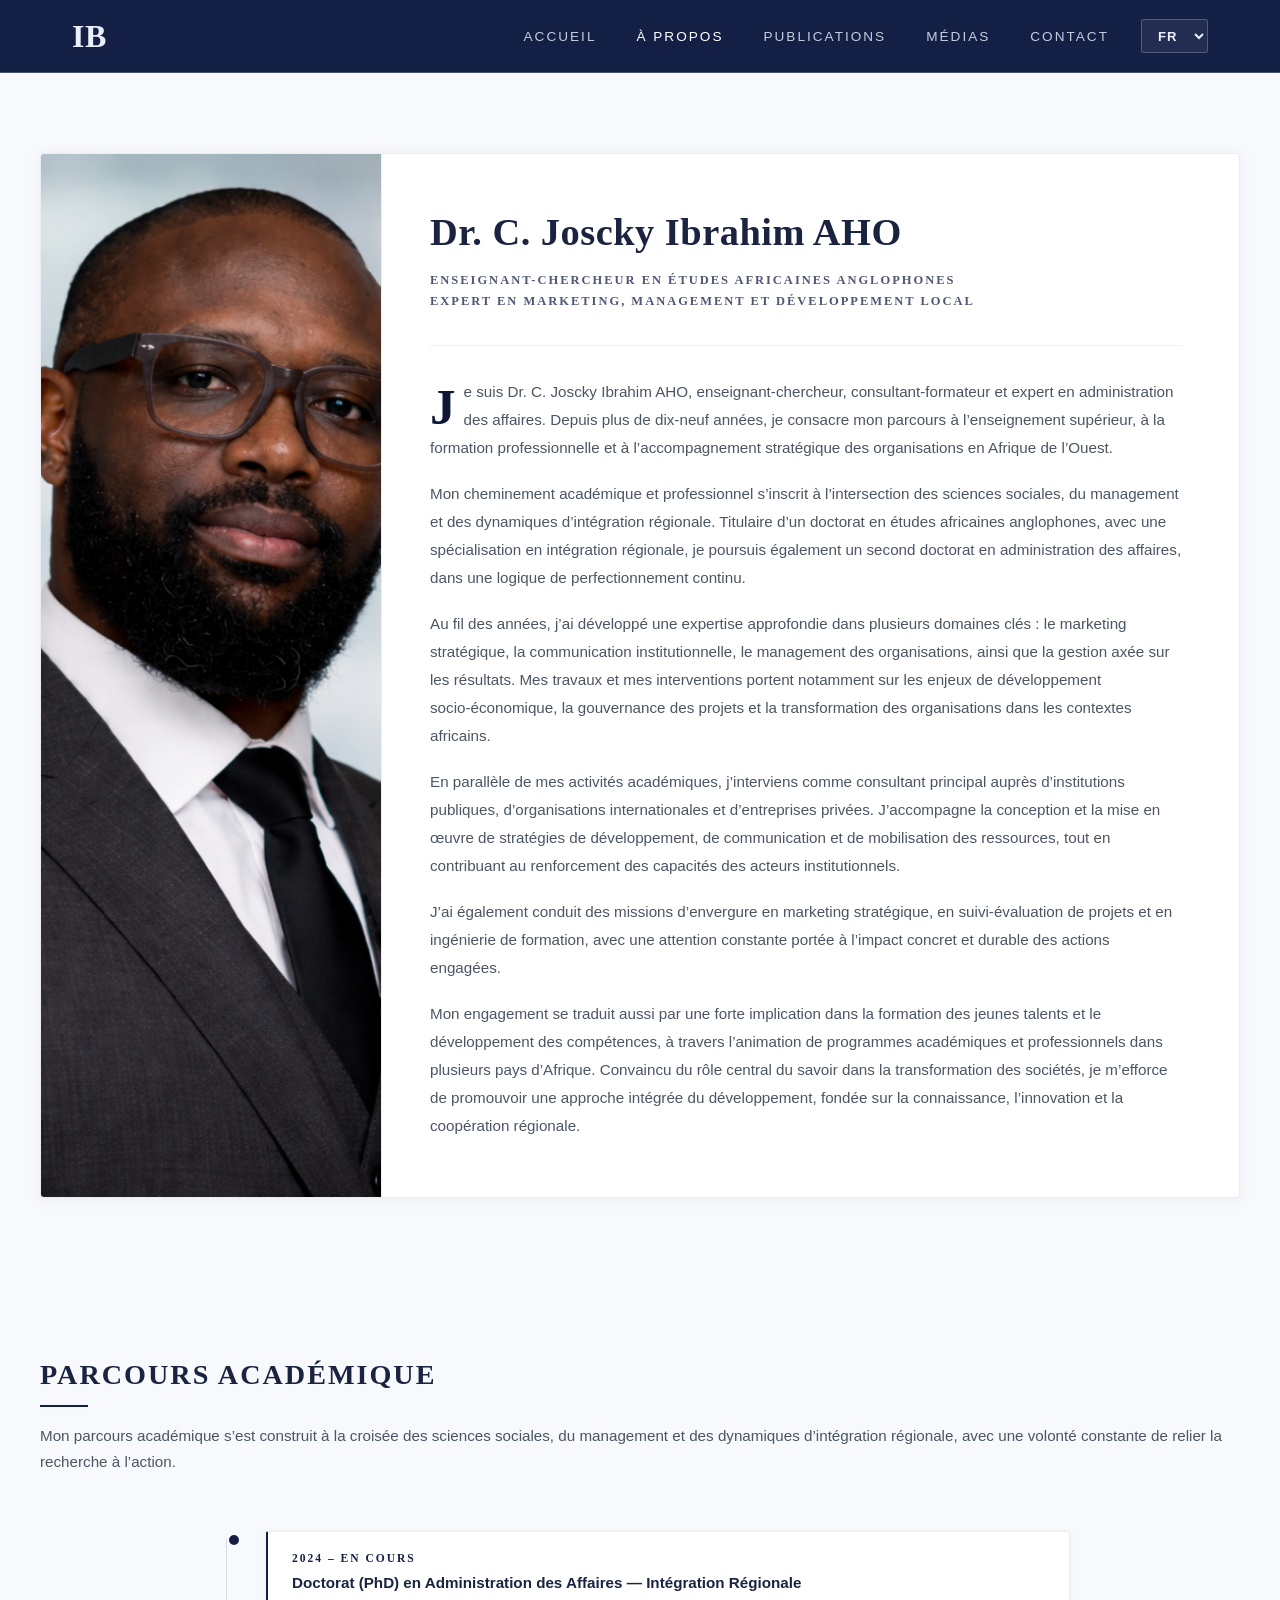
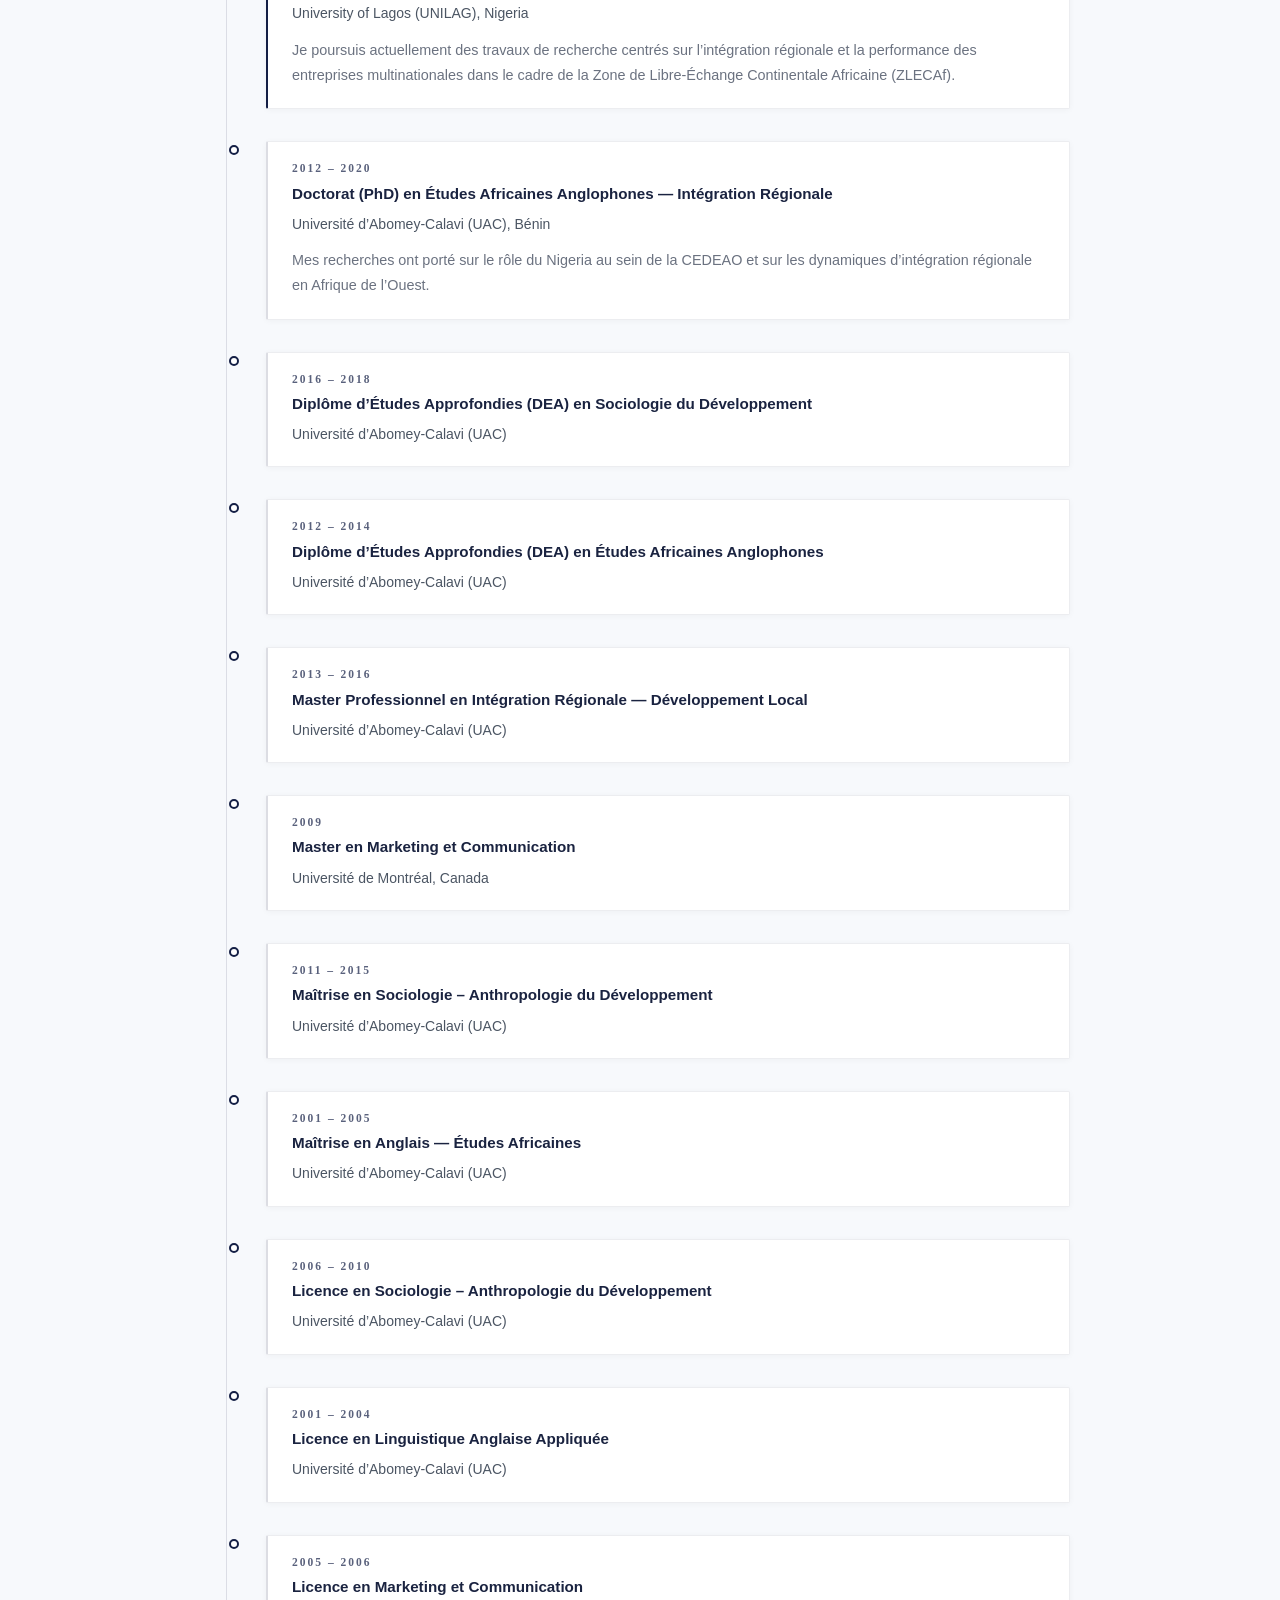
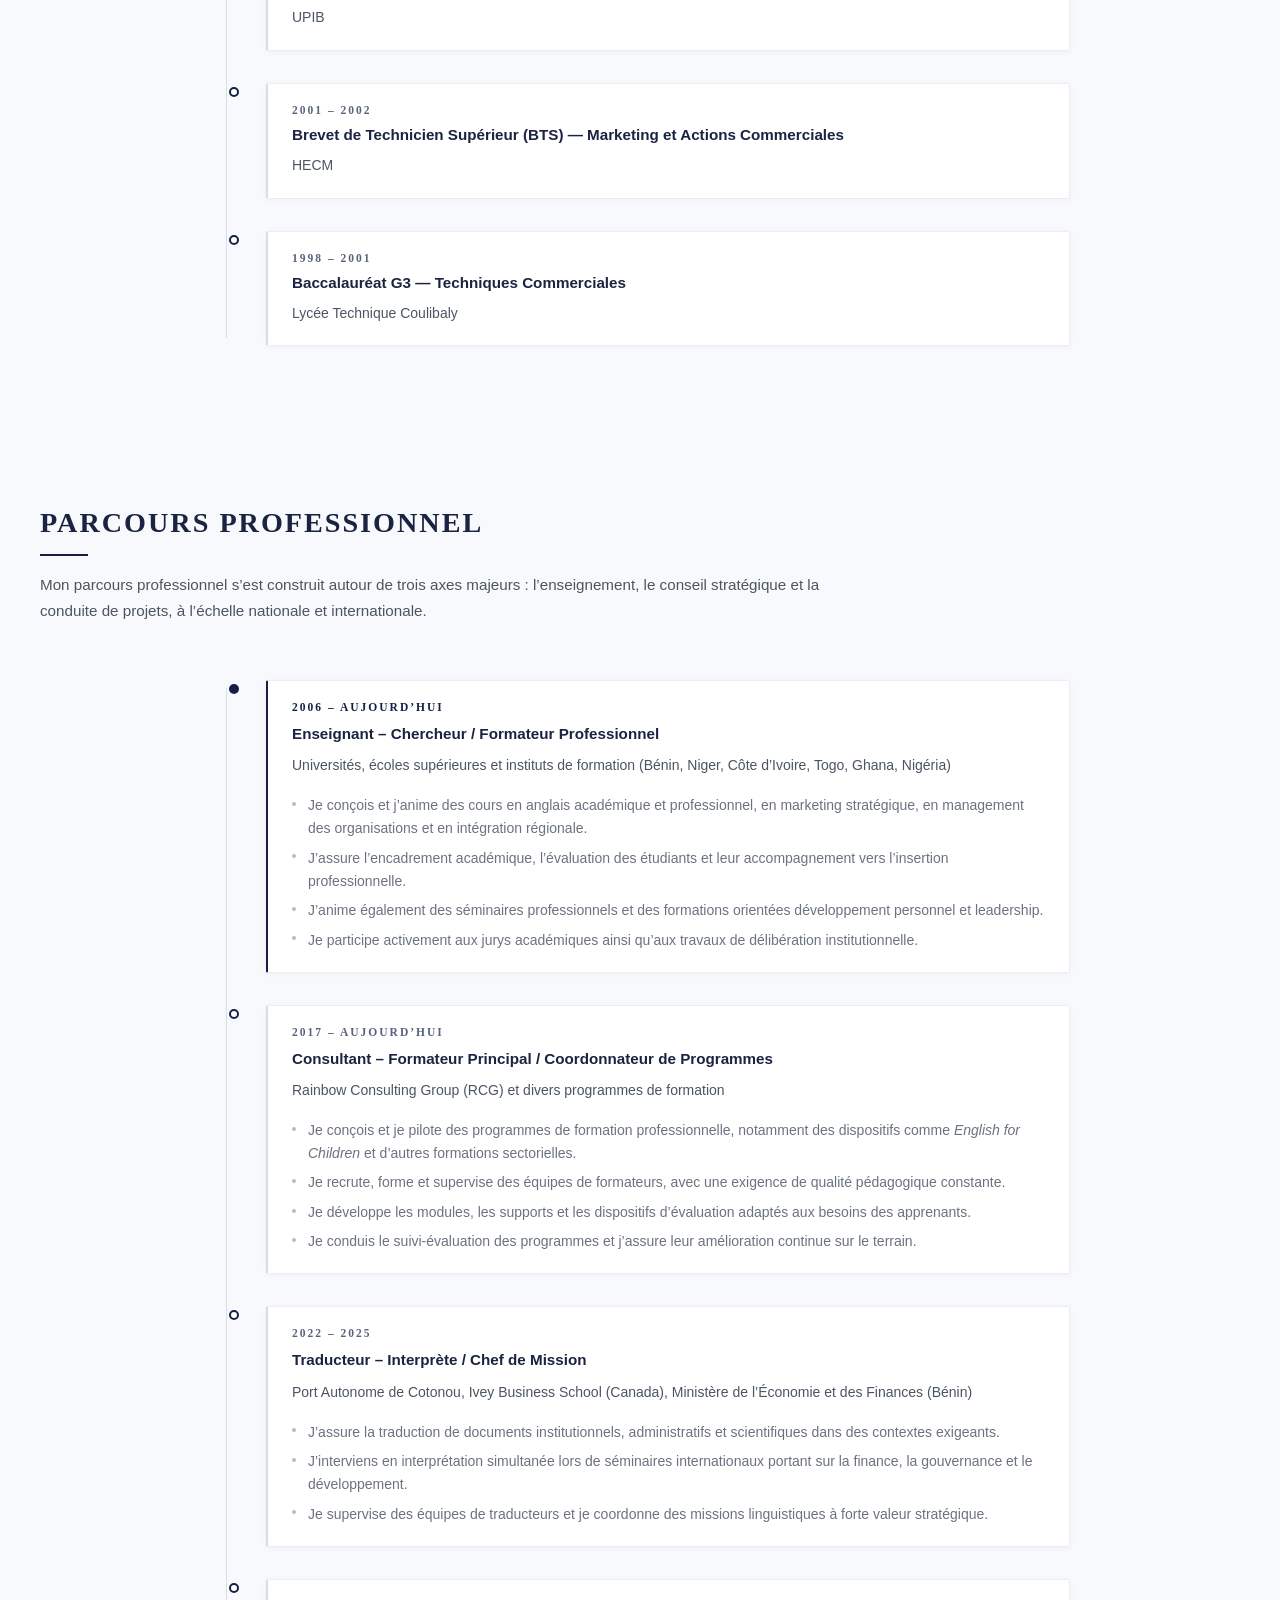
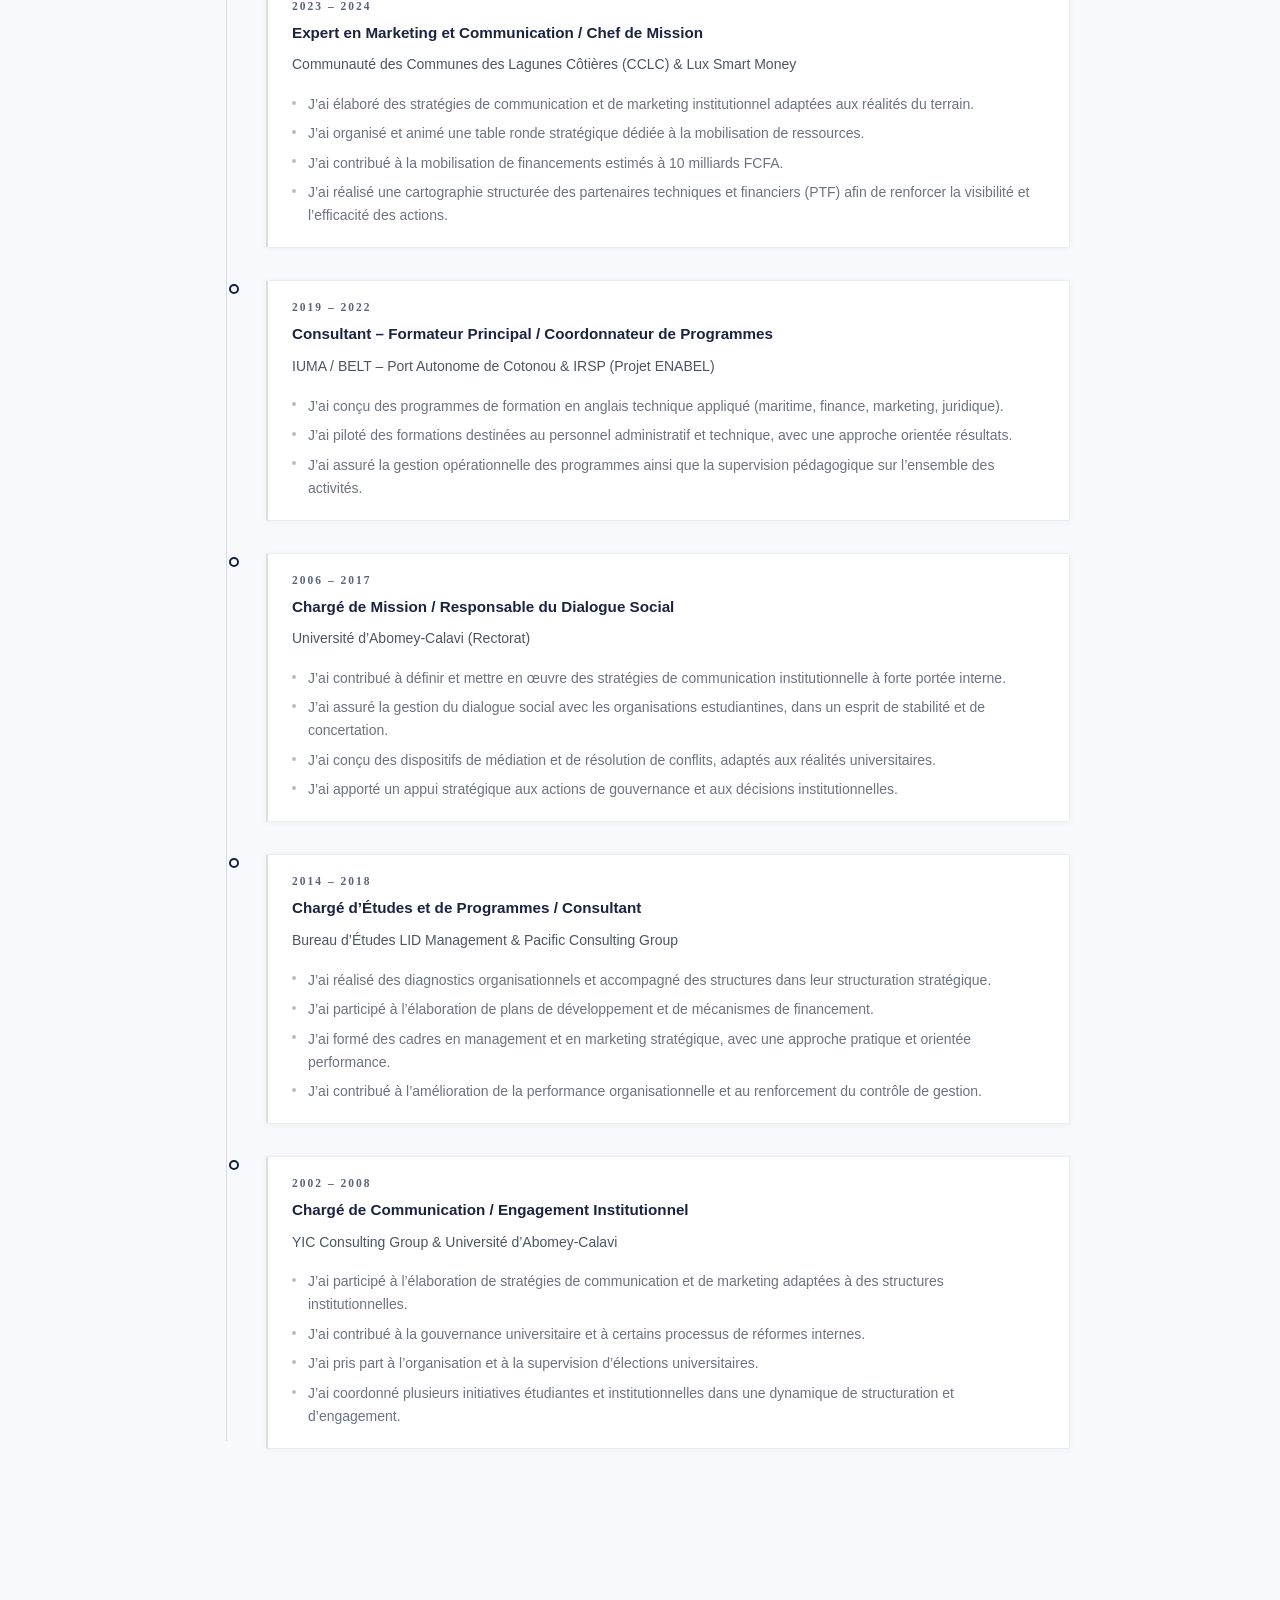
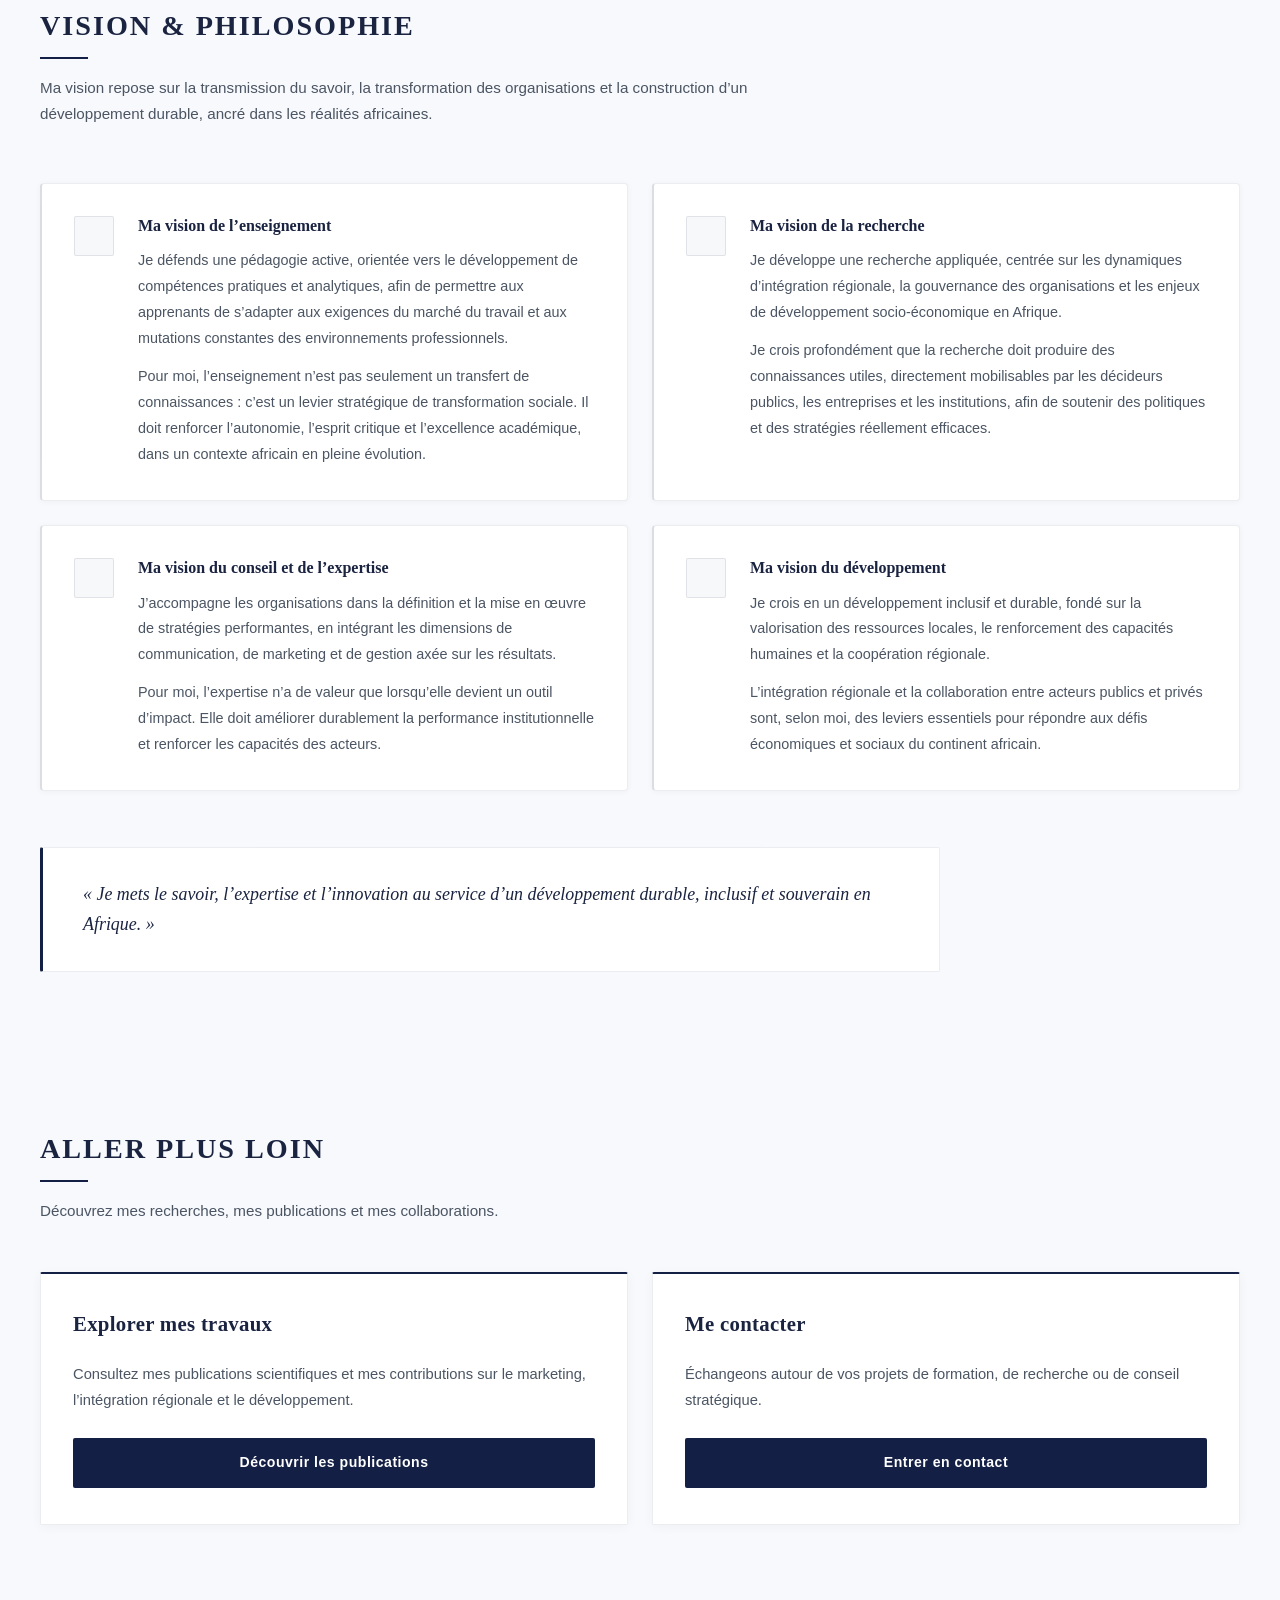
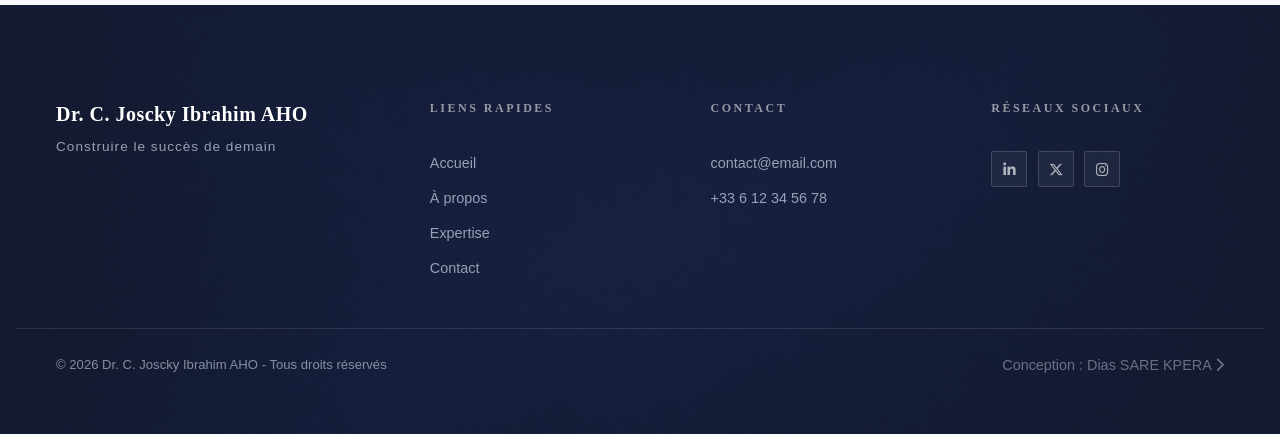
==== pages/01-about.html @ 429123f1 "troisième commit" ====
<!DOCTYPE html>
<html lang="en">
    <head>
        <!-- =========================
            META BASIQUES
        ========================== -->
        <meta charset="UTF-8">
        <meta name="viewport" content="width=device-width, initial-scale=1.0">
        <meta http-equiv="X-UA-Compatible" content="IE=edge">

        <title>À propos | Dr. C. Joscky Ibrahim AHO</title>

        <meta name="description" content="Découvrez le parcours académique et professionnel de Dr. C. Joscky Ibrahim AHO : enseignement, recherche, conseil stratégique et développement local.">
        <meta name="author" content="Dr. C. Joscky Ibrahim AHO">
        <meta name="robots" content="index, follow">

        <!-- =========================
            OPEN GRAPH (Facebook / WhatsApp)
        ========================== -->
        <meta property="og:title" content="À propos | Dr. C. Joscky Ibrahim AHO">
        <meta property="og:description" content="Parcours académique, expérience professionnelle et vision stratégique de Dr. C. Joscky Ibrahim AHO.">
        <meta property="og:type" content="website">
        <meta property="og:url" content="https://votre-site.com/about.html">
        <meta property="og:image" content="https://votre-site.com/assets/03-images/i.png">

        <!-- =========================
            TWITTER CARD
        ========================== -->
        <meta name="twitter:card" content="summary_large_image">
        <meta name="twitter:title" content="À propos | Dr. C. Joscky Ibrahim AHO">
        <meta name="twitter:description" content="Parcours académique, expérience professionnelle et vision stratégique.">
        <meta name="twitter:image" content="https://votre-site.com/assets/03-images/i.png">

        <!-- =========================
            FAVICON
        ========================== -->
        <link rel="icon" href="../assets/favicon/favicon.ico" type="image/x-icon">
        <link rel="apple-touch-icon" href="../assets/favicon/apple-touch-icon.png">

        <!-- =========================
            FONT AWESOME
        ========================== -->
        <link
            rel="stylesheet"
            href="https://cdnjs.cloudflare.com/ajax/libs/font-awesome/6.5.1/css/all.min.css"
            integrity="sha512-..."
            crossorigin="anonymous"
            referrerpolicy="no-referrer"
        >

        <!-- =========================
            CSS PRINCIPAL
        ========================== -->
        <link rel="stylesheet" href="../css/02-about/main.css">
    </head>
    <body id="top">
        <!-- =========================
            HEADER + HERO SECTION
            Page d'accueil - Site du Dr AHO KORRO Ibrahim
        ========================= -->
        <header class="header">
            <div class="header__container container">

                <div class="header__brand">
                    <a href="/index.html" class="header__logo" aria-label="Accueil du site">
                        IB
                    </a>
                </div>

                <nav class="header__nav" id="header-nav" aria-label="Navigation principale">
                    <ul class="header__nav-list">
                        <li class="header__nav-item">
                            <a href="/index.html" class="header__nav-link" data-i18n="nav_home">Accueil</a>
                        </li>
                        <li class="header__nav-item">
                            <a href="/pages/01-about.html" class="header__nav-link" data-i18n="nav_about">À propos</a>
                        </li>
                        <li class="header__nav-item">
                            <a href="/pages/02-publications.html" class="header__nav-link" data-i18n="nav_publications">Publications</a>
                        </li>
                        <li class="header__nav-item">
                            <a href="/pages/03-media.html" class="header__nav-link" data-i18n="nav_media">Médias</a>
                        </li>
                        <li class="header__nav-item">
                            <a href="/index.html#contact" class="header__nav-link" data-i18n="nav_contact">Contact</a>
                        </li>
                    </ul>
                </nav>

                <div class="header__controls">
                    <select id="language" class="header__lang-select" aria-label="Langue">
                        <option value="fr">FR</option>
                        <option value="en">EN</option>
                        <option value="es">ES</option>
                    </select>
                    <button
                        class="header__burger"
                        id="header-burger"
                        aria-label="Ouvrir le menu"
                        aria-expanded="false"
                        aria-controls="header-nav"
                    >
                        <span></span>
                        <span></span>
                        <span></span>
                    </button>
                </div>

            </div>

            <div class="header__overlay" id="header-overlay" aria-hidden="true"></div>
        </header>
        <!-- ✅ header fermé ici -->


        <!-- ========================================================= 
        SECTION — HERO (About introduction)
        ========================================================= -->
        <section class="hero" aria-labelledby="hero-title">
        <div class="hero__container">

            <!-- Image -->
            <figure class="hero__image">
            <img src="../assets/03-images/i.png" alt="Portrait de Dr. C. Joscky Ibrahim AHO">
            </figure>

            <!-- Contenu texte -->
            <div class="hero__content">
            <h1 id="hero-title" class="hero__title">
                Dr. C. Joscky Ibrahim AHO
            </h1>

            <h2 class="hero__subtitle">
                Enseignant-Chercheur en études africaines anglophones<br>
                Expert en marketing, management et développement local
            </h2>

            <p class="hero__text">
                Je suis Dr. C. Joscky Ibrahim AHO, enseignant-chercheur, consultant-formateur et expert
                en administration des affaires. Depuis plus de dix-neuf années, je consacre mon parcours
                à l’enseignement supérieur, à la formation professionnelle et à l’accompagnement stratégique
                des organisations en Afrique de l’Ouest.
            </p>

            <p class="hero__text">
                Mon cheminement académique et professionnel s’inscrit à l’intersection des sciences sociales,
                du management et des dynamiques d’intégration régionale. Titulaire d’un doctorat en études
                africaines anglophones, avec une spécialisation en intégration régionale, je poursuis également
                un second doctorat en administration des affaires, dans une logique de perfectionnement continu.
            </p>

            <p class="hero__text">
                Au fil des années, j’ai développé une expertise approfondie dans plusieurs domaines clés :
                le marketing stratégique, la communication institutionnelle, le management des organisations,
                ainsi que la gestion axée sur les résultats. Mes travaux et mes interventions portent notamment
                sur les enjeux de développement socio-économique, la gouvernance des projets et la transformation
                des organisations dans les contextes africains.
            </p>

            <p class="hero__text">
                En parallèle de mes activités académiques, j’interviens comme consultant principal auprès
                d’institutions publiques, d’organisations internationales et d’entreprises privées. J’accompagne
                la conception et la mise en œuvre de stratégies de développement, de communication et de mobilisation
                des ressources, tout en contribuant au renforcement des capacités des acteurs institutionnels.
            </p>

            <p class="hero__text">
                J’ai également conduit des missions d’envergure en marketing stratégique, en suivi-évaluation de projets
                et en ingénierie de formation, avec une attention constante portée à l’impact concret et durable
                des actions engagées.
            </p>

            <p class="hero__text">
                Mon engagement se traduit aussi par une forte implication dans la formation des jeunes talents et le
                développement des compétences, à travers l’animation de programmes académiques et professionnels dans
                plusieurs pays d’Afrique. Convaincu du rôle central du savoir dans la transformation des sociétés,
                je m’efforce de promouvoir une approche intégrée du développement, fondée sur la connaissance,
                l’innovation et la coopération régionale.
            </p>
            </div>

        </div>
        </section>


        <!-- ========================================================= 
        SECTION — ACADEMIC JOURNEY (Vertical timeline enrichie)
        ========================================================= -->
        <section class="academic-journey" aria-labelledby="academic-journey-title">
        <div class="academic-journey__container">

            <header class="academic-journey__header">
            <h2 id="academic-journey-title" class="academic-journey__title">
                Parcours Académique
            </h2>
            <p class="academic-journey__subtitle">
                Mon parcours académique s’est construit à la croisée des sciences sociales,
                du management et des dynamiques d’intégration régionale, avec une volonté constante
                de relier la recherche à l’action.
            </p>
            </header>

            <div class="timeline" role="list">

            <!-- PhD en cours -->
            <article class="timeline__item" role="listitem">
                <div class="timeline__marker">
                <span class="timeline__dot"></span>
                </div>
                <div class="timeline__content">
                <h3 class="timeline__year">2024 – En cours</h3>
                <p class="timeline__degree">
                    Doctorat (PhD) en Administration des Affaires — Intégration Régionale
                </p>
                <p class="timeline__institution">
                    University of Lagos (UNILAG), Nigeria
                </p>
                <p class="timeline__description">
                    Je poursuis actuellement des travaux de recherche centrés sur l’intégration régionale
                    et la performance des entreprises multinationales dans le cadre de la Zone de Libre-Échange
                    Continentale Africaine (ZLECAf).
                </p>
                </div>
            </article>

            <!-- PhD -->
            <article class="timeline__item" role="listitem">
                <div class="timeline__marker">
                <span class="timeline__dot"></span>
                </div>
                <div class="timeline__content">
                <h3 class="timeline__year">2012 – 2020</h3>
                <p class="timeline__degree">
                    Doctorat (PhD) en Études Africaines Anglophones — Intégration Régionale
                </p>
                <p class="timeline__institution">
                    Université d’Abomey-Calavi (UAC), Bénin
                </p>
                <p class="timeline__description">
                    Mes recherches ont porté sur le rôle du Nigeria au sein de la CEDEAO et sur les dynamiques
                    d’intégration régionale en Afrique de l’Ouest.
                </p>
                </div>
            </article>

            <!-- DEA -->
            <article class="timeline__item" role="listitem">
                <div class="timeline__marker">
                <span class="timeline__dot"></span>
                </div>
                <div class="timeline__content">
                <h3 class="timeline__year">2016 – 2018</h3>
                <p class="timeline__degree">
                    Diplôme d’Études Approfondies (DEA) en Sociologie du Développement
                </p>
                <p class="timeline__institution">
                    Université d’Abomey-Calavi (UAC)
                </p>
                </div>
            </article>

            <article class="timeline__item" role="listitem">
                <div class="timeline__marker">
                <span class="timeline__dot"></span>
                </div>
                <div class="timeline__content">
                <h3 class="timeline__year">2012 – 2014</h3>
                <p class="timeline__degree">
                    Diplôme d’Études Approfondies (DEA) en Études Africaines Anglophones
                </p>
                <p class="timeline__institution">
                    Université d’Abomey-Calavi (UAC)
                </p>
                </div>
            </article>

            <!-- Masters -->
            <article class="timeline__item" role="listitem">
                <div class="timeline__marker">
                <span class="timeline__dot"></span>
                </div>
                <div class="timeline__content">
                <h3 class="timeline__year">2013 – 2016</h3>
                <p class="timeline__degree">
                    Master Professionnel en Intégration Régionale — Développement Local
                </p>
                <p class="timeline__institution">
                    Université d’Abomey-Calavi (UAC)
                </p>
                </div>
            </article>

            <article class="timeline__item" role="listitem">
                <div class="timeline__marker">
                <span class="timeline__dot"></span>
                </div>
                <div class="timeline__content">
                <h3 class="timeline__year">2009</h3>
                <p class="timeline__degree">
                    Master en Marketing et Communication
                </p>
                <p class="timeline__institution">
                    Université de Montréal, Canada
                </p>
                </div>
            </article>

            <!-- Maîtrises -->
            <article class="timeline__item" role="listitem">
                <div class="timeline__marker">
                <span class="timeline__dot"></span>
                </div>
                <div class="timeline__content">
                <h3 class="timeline__year">2011 – 2015</h3>
                <p class="timeline__degree">
                    Maîtrise en Sociologie – Anthropologie du Développement
                </p>
                <p class="timeline__institution">
                    Université d’Abomey-Calavi (UAC)
                </p>
                </div>
            </article>

            <article class="timeline__item" role="listitem">
                <div class="timeline__marker">
                <span class="timeline__dot"></span>
                </div>
                <div class="timeline__content">
                <h3 class="timeline__year">2001 – 2005</h3>
                <p class="timeline__degree">
                    Maîtrise en Anglais — Études Africaines
                </p>
                <p class="timeline__institution">
                    Université d’Abomey-Calavi (UAC)
                </p>
                </div>
            </article>

            <!-- Licences -->
            <article class="timeline__item" role="listitem">
                <div class="timeline__marker">
                <span class="timeline__dot"></span>
                </div>
                <div class="timeline__content">
                <h3 class="timeline__year">2006 – 2010</h3>
                <p class="timeline__degree">
                    Licence en Sociologie – Anthropologie du Développement
                </p>
                <p class="timeline__institution">
                    Université d’Abomey-Calavi (UAC)
                </p>
                </div>
            </article>

            <article class="timeline__item" role="listitem">
                <div class="timeline__marker">
                <span class="timeline__dot"></span>
                </div>
                <div class="timeline__content">
                <h3 class="timeline__year">2001 – 2004</h3>
                <p class="timeline__degree">
                    Licence en Linguistique Anglaise Appliquée
                </p>
                <p class="timeline__institution">
                    Université d’Abomey-Calavi (UAC)
                </p>
                </div>
            </article>

            <article class="timeline__item" role="listitem">
                <div class="timeline__marker">
                <span class="timeline__dot"></span>
                </div>
                <div class="timeline__content">
                <h3 class="timeline__year">2005 – 2006</h3>
                <p class="timeline__degree">
                    Licence en Marketing et Communication
                </p>
                <p class="timeline__institution">
                    UPIB
                </p>
                </div>
            </article>

            <!-- Diplômes initiaux -->
            <article class="timeline__item" role="listitem">
                <div class="timeline__marker">
                <span class="timeline__dot"></span>
                </div>
                <div class="timeline__content">
                <h3 class="timeline__year">2001 – 2002</h3>
                <p class="timeline__degree">
                    Brevet de Technicien Supérieur (BTS) — Marketing et Actions Commerciales
                </p>
                <p class="timeline__institution">
                    HECM
                </p>
                </div>
            </article>

            <article class="timeline__item" role="listitem">
                <div class="timeline__marker">
                <span class="timeline__dot"></span>
                </div>
                <div class="timeline__content">
                <h3 class="timeline__year">1998 – 2001</h3>
                <p class="timeline__degree">
                    Baccalauréat G3 — Techniques Commerciales
                </p>
                <p class="timeline__institution">
                    Lycée Technique Coulibaly
                </p>
                </div>
            </article>

            </div>
        </div>
        </section>


        <!-- ========================================================= 
        SECTION — PROFESSIONAL JOURNEY (Version enrichie & structurée)
        ========================================================= -->
        <section class="professional-journey" aria-labelledby="professional-journey-title">
        <div class="professional-journey__container">

            <header class="professional-journey__header">
            <h2 id="professional-journey-title" class="professional-journey__title">
                Parcours Professionnel
            </h2>
            <p class="professional-journey__subtitle">
                Mon parcours professionnel s’est construit autour de trois axes majeurs : l’enseignement,
                le conseil stratégique et la conduite de projets, à l’échelle nationale et internationale.
            </p>
            </header>

            <div class="timeline" role="list">

            <!-- Enseignement -->
            <article class="timeline__item" role="listitem">
                <div class="timeline__marker">
                <span class="timeline__dot"></span>
                </div>
                <div class="timeline__content">
                <h3 class="timeline__year">2006 – Aujourd’hui</h3>
                <p class="timeline__degree">
                    Enseignant – Chercheur / Formateur Professionnel
                </p>
                <p class="timeline__institution">
                    Universités, écoles supérieures et instituts de formation (Bénin, Niger, Côte d’Ivoire, Togo, Ghana, Nigéria)
                </p>
                <ul class="timeline__list">
                    <li>Je conçois et j’anime des cours en anglais académique et professionnel, en marketing stratégique, en management des organisations et en intégration régionale.</li>
                    <li>J’assure l’encadrement académique, l’évaluation des étudiants et leur accompagnement vers l’insertion professionnelle.</li>
                    <li>J’anime également des séminaires professionnels et des formations orientées développement personnel et leadership.</li>
                    <li>Je participe activement aux jurys académiques ainsi qu’aux travaux de délibération institutionnelle.</li>
                </ul>
                </div>
            </article>

            <!-- Consultant principal -->
            <article class="timeline__item" role="listitem">
                <div class="timeline__marker">
                <span class="timeline__dot"></span>
                </div>
                <div class="timeline__content">
                <h3 class="timeline__year">2017 – Aujourd’hui</h3>
                <p class="timeline__degree">
                    Consultant – Formateur Principal / Coordonnateur de Programmes
                </p>
                <p class="timeline__institution">
                    Rainbow Consulting Group (RCG) et divers programmes de formation
                </p>
                <ul class="timeline__list">
                    <li>Je conçois et je pilote des programmes de formation professionnelle, notamment des dispositifs comme <em>English for Children</em> et d’autres formations sectorielles.</li>
                    <li>Je recrute, forme et supervise des équipes de formateurs, avec une exigence de qualité pédagogique constante.</li>
                    <li>Je développe les modules, les supports et les dispositifs d’évaluation adaptés aux besoins des apprenants.</li>
                    <li>Je conduis le suivi-évaluation des programmes et j’assure leur amélioration continue sur le terrain.</li>
                </ul>
                </div>
            </article>

            <!-- Missions internationales / traduction -->
            <article class="timeline__item" role="listitem">
                <div class="timeline__marker">
                <span class="timeline__dot"></span>
                </div>
                <div class="timeline__content">
                <h3 class="timeline__year">2022 – 2025</h3>
                <p class="timeline__degree">
                    Traducteur – Interprète / Chef de Mission
                </p>
                <p class="timeline__institution">
                    Port Autonome de Cotonou, Ivey Business School (Canada), Ministère de l’Économie et des Finances (Bénin)
                </p>
                <ul class="timeline__list">
                    <li>J’assure la traduction de documents institutionnels, administratifs et scientifiques dans des contextes exigeants.</li>
                    <li>J’interviens en interprétation simultanée lors de séminaires internationaux portant sur la finance, la gouvernance et le développement.</li>
                    <li>Je supervise des équipes de traducteurs et je coordonne des missions linguistiques à forte valeur stratégique.</li>
                </ul>
                </div>
            </article>

            <!-- Expert marketing -->
            <article class="timeline__item" role="listitem">
                <div class="timeline__marker">
                <span class="timeline__dot"></span>
                </div>
                <div class="timeline__content">
                <h3 class="timeline__year">2023 – 2024</h3>
                <p class="timeline__degree">
                    Expert en Marketing et Communication / Chef de Mission
                </p>
                <p class="timeline__institution">
                    Communauté des Communes des Lagunes Côtières (CCLC) & Lux Smart Money
                </p>
                <ul class="timeline__list">
                    <li>J’ai élaboré des stratégies de communication et de marketing institutionnel adaptées aux réalités du terrain.</li>
                    <li>J’ai organisé et animé une table ronde stratégique dédiée à la mobilisation de ressources.</li>
                    <li>J’ai contribué à la mobilisation de financements estimés à 10 milliards FCFA.</li>
                    <li>J’ai réalisé une cartographie structurée des partenaires techniques et financiers (PTF) afin de renforcer la visibilité et l’efficacité des actions.</li>
                </ul>
                </div>
            </article>

            <!-- Programmes spécifiques -->
            <article class="timeline__item" role="listitem">
                <div class="timeline__marker">
                <span class="timeline__dot"></span>
                </div>
                <div class="timeline__content">
                <h3 class="timeline__year">2019 – 2022</h3>
                <p class="timeline__degree">
                    Consultant – Formateur Principal / Coordonnateur de Programmes
                </p>
                <p class="timeline__institution">
                    IUMA / BELT – Port Autonome de Cotonou & IRSP (Projet ENABEL)
                </p>
                <ul class="timeline__list">
                    <li>J’ai conçu des programmes de formation en anglais technique appliqué (maritime, finance, marketing, juridique).</li>
                    <li>J’ai piloté des formations destinées au personnel administratif et technique, avec une approche orientée résultats.</li>
                    <li>J’ai assuré la gestion opérationnelle des programmes ainsi que la supervision pédagogique sur l’ensemble des activités.</li>
                </ul>
                </div>
            </article>

            <!-- Chargé de mission UAC -->
            <article class="timeline__item" role="listitem">
                <div class="timeline__marker">
                <span class="timeline__dot"></span>
                </div>
                <div class="timeline__content">
                <h3 class="timeline__year">2006 – 2017</h3>
                <p class="timeline__degree">
                    Chargé de Mission / Responsable du Dialogue Social
                </p>
                <p class="timeline__institution">
                    Université d’Abomey-Calavi (Rectorat)
                </p>
                <ul class="timeline__list">
                    <li>J’ai contribué à définir et mettre en œuvre des stratégies de communication institutionnelle à forte portée interne.</li>
                    <li>J’ai assuré la gestion du dialogue social avec les organisations estudiantines, dans un esprit de stabilité et de concertation.</li>
                    <li>J’ai conçu des dispositifs de médiation et de résolution de conflits, adaptés aux réalités universitaires.</li>
                    <li>J’ai apporté un appui stratégique aux actions de gouvernance et aux décisions institutionnelles.</li>
                </ul>
                </div>
            </article>

            <!-- Conseil et études -->
            <article class="timeline__item" role="listitem">
                <div class="timeline__marker">
                <span class="timeline__dot"></span>
                </div>
                <div class="timeline__content">
                <h3 class="timeline__year">2014 – 2018</h3>
                <p class="timeline__degree">
                    Chargé d’Études et de Programmes / Consultant
                </p>
                <p class="timeline__institution">
                    Bureau d’Études LID Management & Pacific Consulting Group
                </p>
                <ul class="timeline__list">
                    <li>J’ai réalisé des diagnostics organisationnels et accompagné des structures dans leur structuration stratégique.</li>
                    <li>J’ai participé à l’élaboration de plans de développement et de mécanismes de financement.</li>
                    <li>J’ai formé des cadres en management et en marketing stratégique, avec une approche pratique et orientée performance.</li>
                    <li>J’ai contribué à l’amélioration de la performance organisationnelle et au renforcement du contrôle de gestion.</li>
                </ul>
                </div>
            </article>

            <!-- Début carrière -->
            <article class="timeline__item" role="listitem">
                <div class="timeline__marker">
                <span class="timeline__dot"></span>
                </div>
                <div class="timeline__content">
                <h3 class="timeline__year">2002 – 2008</h3>
                <p class="timeline__degree">
                    Chargé de Communication / Engagement Institutionnel
                </p>
                <p class="timeline__institution">
                    YIC Consulting Group & Université d’Abomey-Calavi
                </p>
                <ul class="timeline__list">
                    <li>J’ai participé à l’élaboration de stratégies de communication et de marketing adaptées à des structures institutionnelles.</li>
                    <li>J’ai contribué à la gouvernance universitaire et à certains processus de réformes internes.</li>
                    <li>J’ai pris part à l’organisation et à la supervision d’élections universitaires.</li>
                    <li>J’ai coordonné plusieurs initiatives étudiantes et institutionnelles dans une dynamique de structuration et d’engagement.</li>
                </ul>
                </div>
            </article>

            </div>
        </div>
        </section>


        <!-- ========================================================= 
        SECTION — PHILOSOPHICAL VISION (Version enrichie & institutionnelle)
        ========================================================= -->
        <section class="philosophical-vision" aria-labelledby="vision-title">
        <div class="philosophical-vision__container">

            <header class="philosophical-vision__header">
            <h2 id="vision-title" class="philosophical-vision__title">
                Vision &amp; Philosophie
            </h2>
            <p class="philosophical-vision__subtitle">
                Ma vision repose sur la transmission du savoir, la transformation des organisations
                et la construction d’un développement durable, ancré dans les réalités africaines.
            </p>
            </header>

            <div class="philosophical-vision__grid" role="list">

            <!-- Enseignement -->
            <article class="vision-card" role="listitem">
                <div class="vision-card__icon">
                <img src="assets/icons/teaching.svg" alt="">
                </div>
                <div class="vision-card__content">
                <h3 class="vision-card__title">Ma vision de l’enseignement</h3>
                <p class="vision-card__text">
                    Je défends une pédagogie active, orientée vers le développement de compétences pratiques
                    et analytiques, afin de permettre aux apprenants de s’adapter aux exigences du marché du travail
                    et aux mutations constantes des environnements professionnels.
                </p>
                <p class="vision-card__text">
                    Pour moi, l’enseignement n’est pas seulement un transfert de connaissances : c’est un levier
                    stratégique de transformation sociale. Il doit renforcer l’autonomie, l’esprit critique
                    et l’excellence académique, dans un contexte africain en pleine évolution.
                </p>
                </div>
            </article>

            <!-- Recherche -->
            <article class="vision-card" role="listitem">
                <div class="vision-card__icon">
                <img src="assets/icons/research.svg" alt="">
                </div>
                <div class="vision-card__content">
                <h3 class="vision-card__title">Ma vision de la recherche</h3>
                <p class="vision-card__text">
                    Je développe une recherche appliquée, centrée sur les dynamiques d’intégration régionale,
                    la gouvernance des organisations et les enjeux de développement socio-économique en Afrique.
                </p>
                <p class="vision-card__text">
                    Je crois profondément que la recherche doit produire des connaissances utiles,
                    directement mobilisables par les décideurs publics, les entreprises et les institutions,
                    afin de soutenir des politiques et des stratégies réellement efficaces.
                </p>
                </div>
            </article>

            <!-- Conseil & expertise -->
            <article class="vision-card" role="listitem">
                <div class="vision-card__icon">
                <img src="assets/icons/consulting.svg" alt="">
                </div>
                <div class="vision-card__content">
                <h3 class="vision-card__title">Ma vision du conseil et de l’expertise</h3>
                <p class="vision-card__text">
                    J’accompagne les organisations dans la définition et la mise en œuvre de stratégies performantes,
                    en intégrant les dimensions de communication, de marketing et de gestion axée sur les résultats.
                </p>
                <p class="vision-card__text">
                    Pour moi, l’expertise n’a de valeur que lorsqu’elle devient un outil d’impact.
                    Elle doit améliorer durablement la performance institutionnelle et renforcer les capacités des acteurs.
                </p>
                </div>
            </article>

            <!-- Développement -->
            <article class="vision-card" role="listitem">
                <div class="vision-card__icon">
                <img src="assets/icons/development.svg" alt="">
                </div>
                <div class="vision-card__content">
                <h3 class="vision-card__title">Ma vision du développement</h3>
                <p class="vision-card__text">
                    Je crois en un développement inclusif et durable, fondé sur la valorisation des ressources locales,
                    le renforcement des capacités humaines et la coopération régionale.
                </p>
                <p class="vision-card__text">
                    L’intégration régionale et la collaboration entre acteurs publics et privés sont, selon moi,
                    des leviers essentiels pour répondre aux défis économiques et sociaux du continent africain.
                </p>
                </div>
            </article>

            </div>

            <footer class="philosophical-vision__quote">
            <p class="philosophical-vision__quote-text">
                « Je mets le savoir, l’expertise et l’innovation au service d’un développement durable,
                inclusif et souverain en Afrique. »
            </p>
            </footer>

        </div>
        </section>


        <!-- =========================================================
        SECTION — FINAL CTA
        ========================================================= -->
        <section class="final-cta" aria-labelledby="cta-title">
        <div class="final-cta__container">

            <header class="final-cta__header">
            <h2 id="cta-title" class="final-cta__title">Aller plus loin</h2>
            <p class="final-cta__subtitle">
                Découvrez mes recherches, mes publications et mes collaborations.
            </p>
            </header>

            <div class="final-cta__cards">

            <article class="cta-card">
                <h3 class="cta-card__title">Explorer mes travaux</h3>
                <p class="cta-card__text">
                Consultez mes publications scientifiques et mes contributions sur le marketing,
                l’intégration régionale et le développement.
                </p>
                <a href="#" class="cta-card__button">Découvrir les publications</a>
            </article>

            <article class="cta-card">
                <h3 class="cta-card__title">Me contacter</h3>
                <p class="cta-card__text">
                Échangeons autour de vos projets de formation, de recherche ou de conseil stratégique.
                </p>
                <a href="#" class="cta-card__button">Entrer en contact</a>
            </article>

            </div>
        </div>
        </section>


        <!-- =========================
        FOOTER
        ========================= -->
        <footer class="site-footer" role="contentinfo">
        
        <div class="footer__container">

            <!-- Branding / Identity -->
            <div class="footer__brand">
            <h2 class="footer__name">Dr. C. Joscky Ibrahim AHO</h2>
            <p class="footer__tagline">Construire le succès de demain</p>
            </div>

            <!-- Quick Links -->
            <nav class="footer__nav" aria-labelledby="footer-nav-title">
            <h2 id="footer-nav-title" class="footer__title">Liens rapides</h2>
            <ul class="footer__list">
                <li class="footer__item">
                <a href="#" class="footer__link">Accueil</a>
                </li>
                <li class="footer__item">
                <a href="#" class="footer__link">À propos</a>
                </li>
                <li class="footer__item">
                <a href="#" class="footer__link">Expertise</a>
                </li>
                <li class="footer__item">
                <a href="#" class="footer__link">Contact</a>
                </li>
            </ul>
            </nav>

            <!-- Contact -->
            <address class="footer__contact" aria-labelledby="footer-contact-title">
            <h2 id="footer-contact-title" class="footer__title">Contact</h2>
            <ul class="footer__list">
                <li class="footer__item">
                <a href="mailto:contact@email.com" class="footer__link">
                    contact@email.com
                </a>
                </li>
                <li class="footer__item">
                <a href="tel:+33612345678" class="footer__link">
                    +33 6 12 34 56 78
                </a>
                </li>
            </ul>
            </address>

            <!-- Social Links -->
            <div class="footer__social" aria-labelledby="footer-social-title">
            <h2 id="footer-social-title" class="footer__title">Réseaux sociaux</h2>

            <ul class="footer__social-list">
                <li>
                <a href="#" class="footer__social-link" aria-label="LinkedIn">
                    <span class="footer__icon" aria-hidden="true">
                    <i class="fa-brands fa-linkedin-in"></i>
                    </span>
                </a>
                </li>

                <li>
                <a href="#" class="footer__social-link" aria-label="Twitter">
                    <span class="footer__icon" aria-hidden="true">
                    <i class="fa-brands fa-x-twitter"></i>
                    </span>
                </a>
                </li>

                <li>
                <a href="#" class="footer__social-link" aria-label="Instagram">
                    <span class="footer__icon" aria-hidden="true">
                    <i class="fa-brands fa-instagram"></i>
                    </span>
                </a>
                </li>
            </ul>
            </div>

        </div>

        <!-- Separator -->
        <hr class="footer__separator">

            <!-- Bottom Bar -->
            <div class="footer__bottom">
                <p class="footer__copyright">
                    &copy; 2026 Dr. C. Joscky Ibrahim AHO - Tous droits réservés
                </p>

                <p class="footer__credits">
                    <a href="https://dskportfolio.onrender.com/" class="footer__link">
                        Conception : Dias SARE KPERA <i class="fa-solid fa-chevron-right"></i>
                    </a>
                </p>
            </div>

        </footer>


        <a href="#top" class="backtotop" aria-label="Retour en haut">
            <i class="fa-solid fa-arrow-up"></i>
        </a>


        <script src="../js/global/backtop.js"></script>
        <script src="/js/global/menu.js"></script>
    </body>
</html>
---- css/02-about/main.css ----
/* =========================================
   STYLES GLOBAUX (fondation du projet)
   Reset + règles de base communes à tout le site
========================================= */
@import url("../global/01-reset.css");
@import url("../global/02-base.css");
@import url("../global/top.css");
@import url("../../css/01-home/01-header/main.css");
@import url("../../css/01-home/07-footer/main.css");
@import url("../global/backtop.css");

/* =========================
   ABOUT PAGE — SECTIONS
========================= */
@import url("../02-about/01-hero/main.css");
@import url("../02-about/02-academic-journey/main.css");
@import url("../02-about/03-professional-journey/main.css");
@import url("../02-about/04-philosophical-vision/main.css");
@import url("../02-about/05-final-cta/main.css");
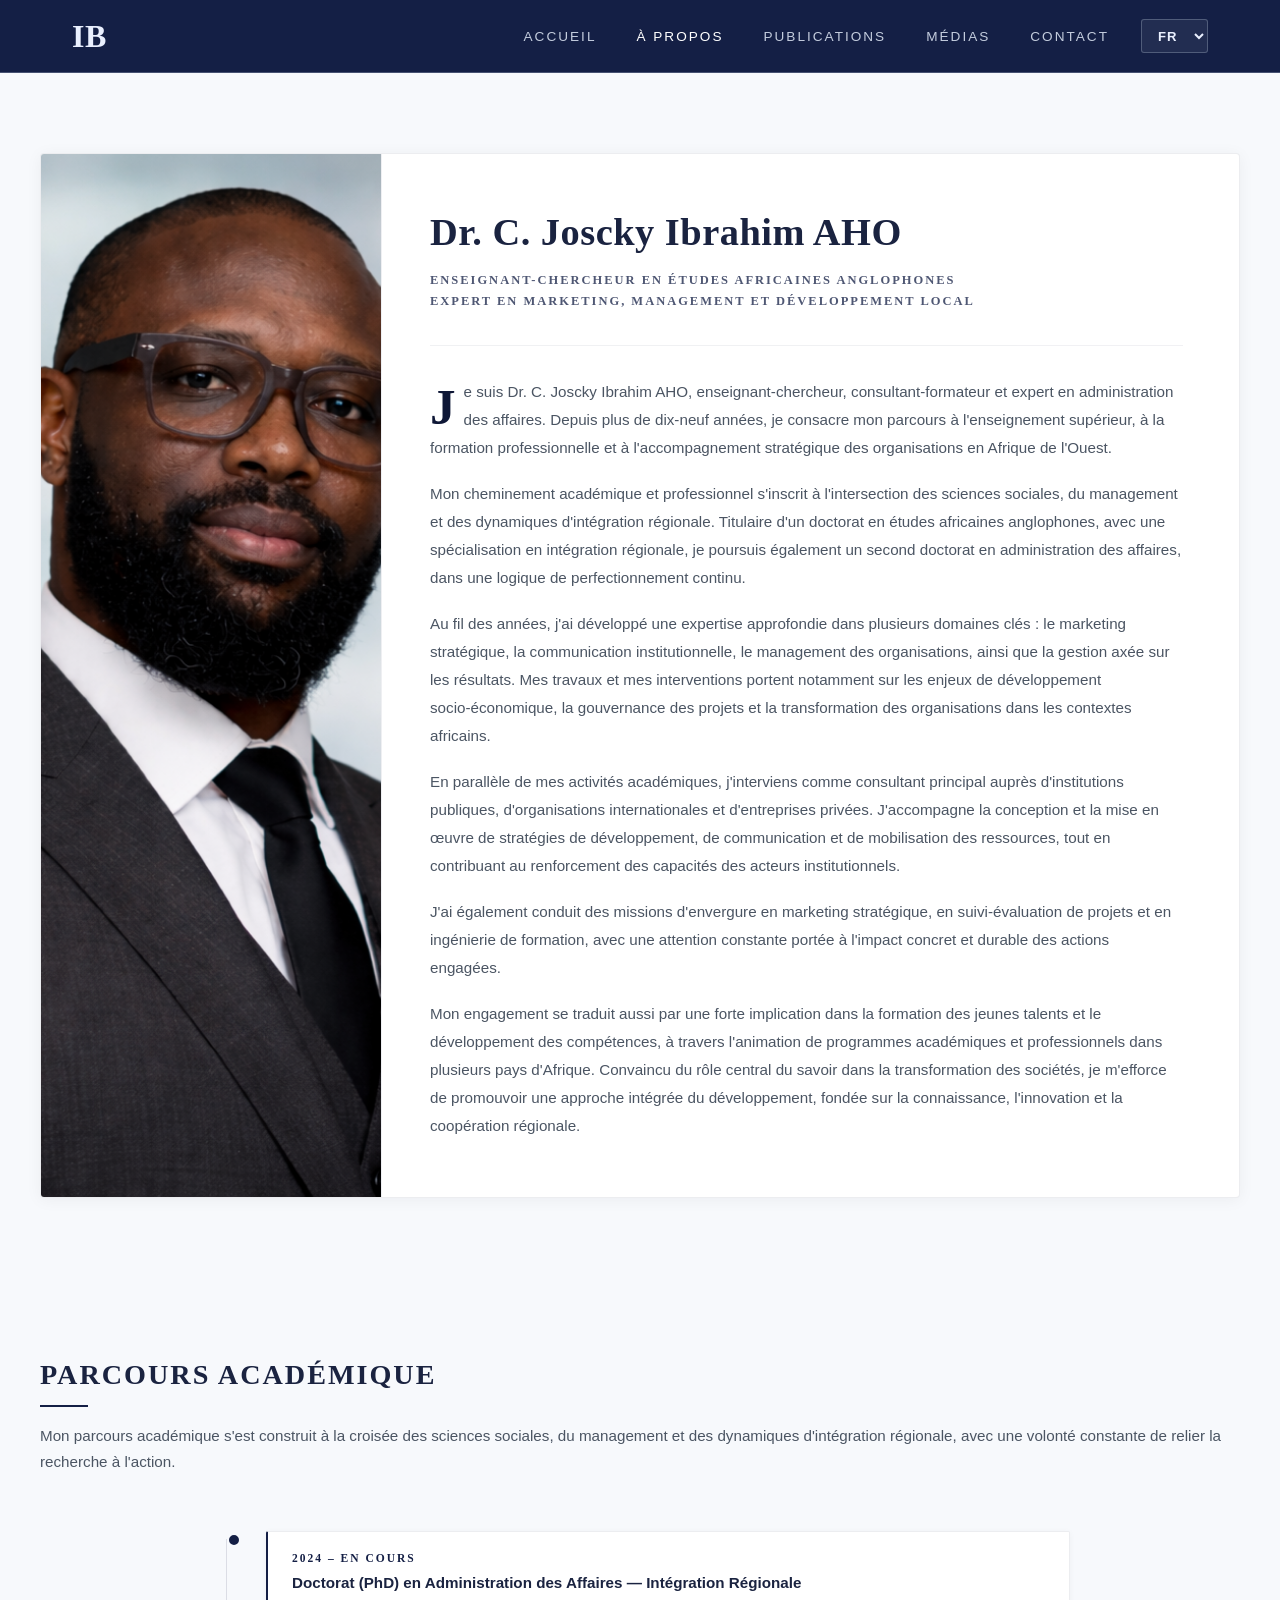
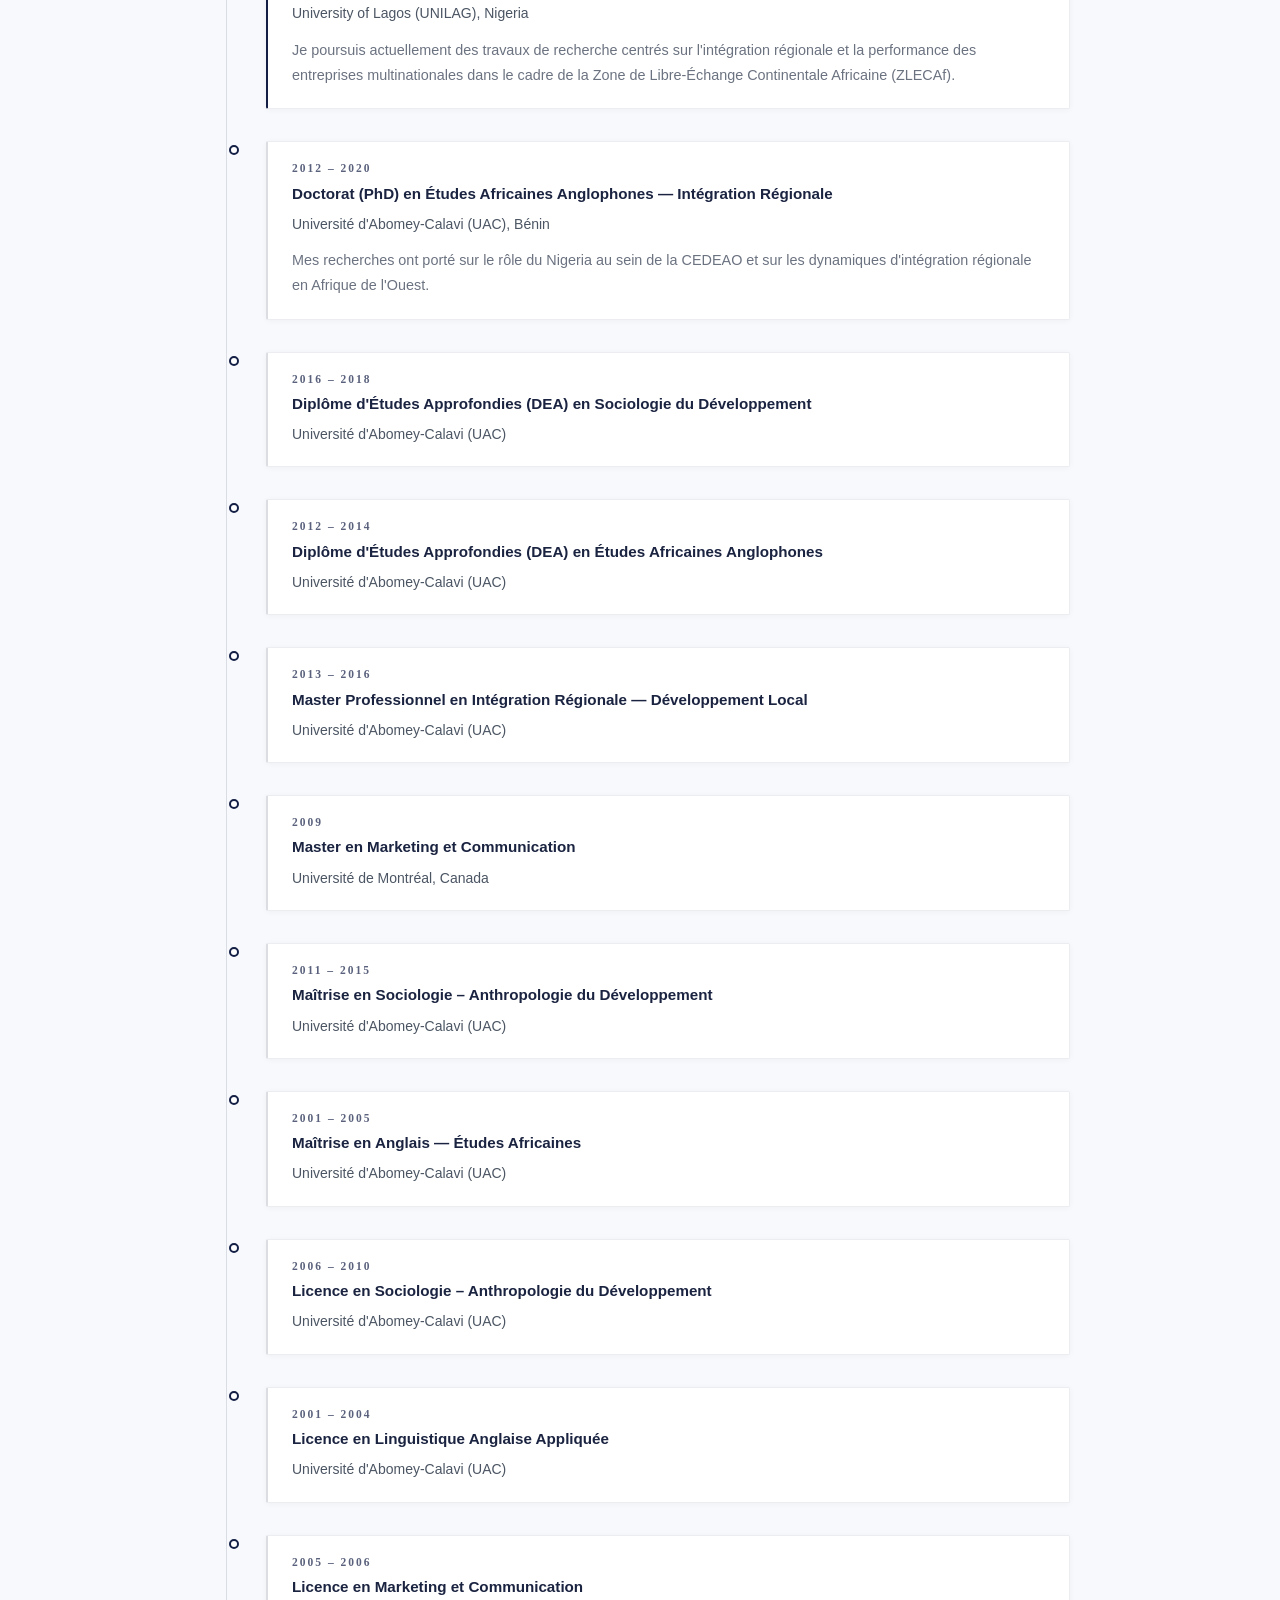
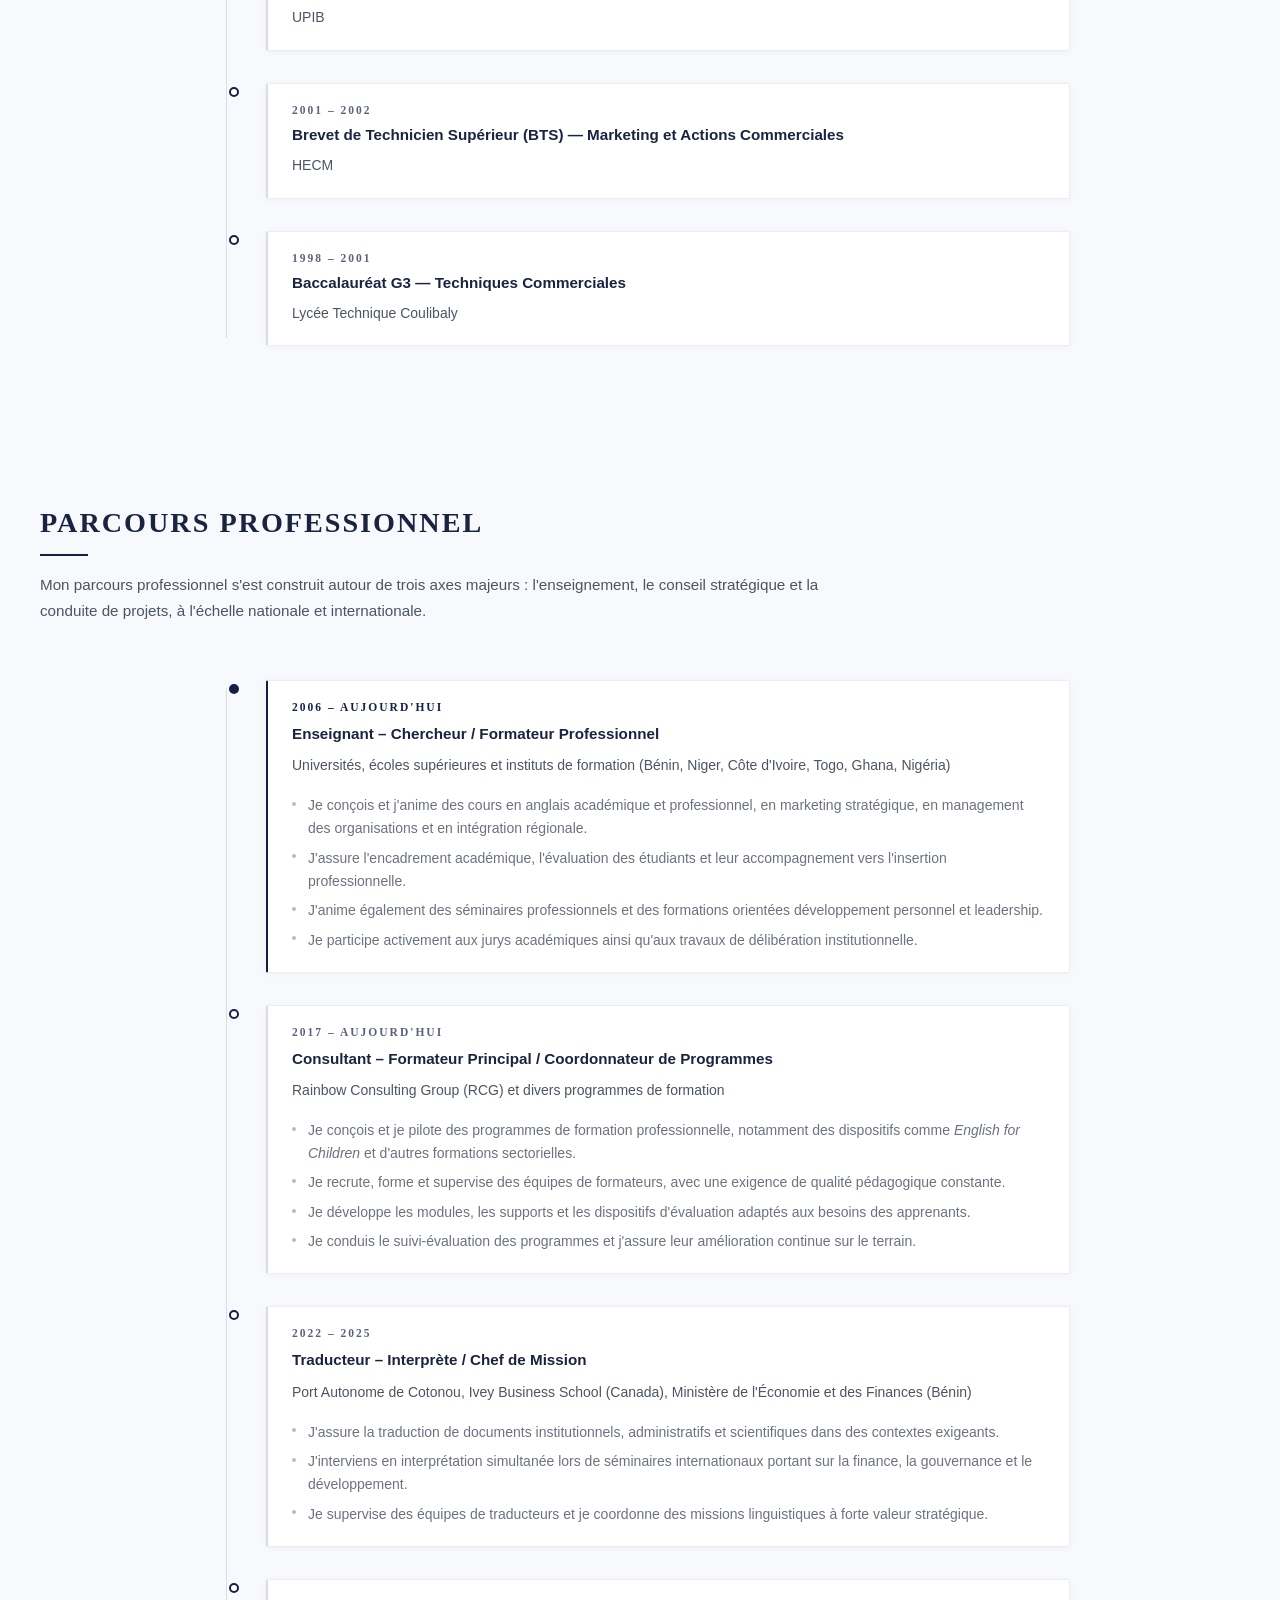
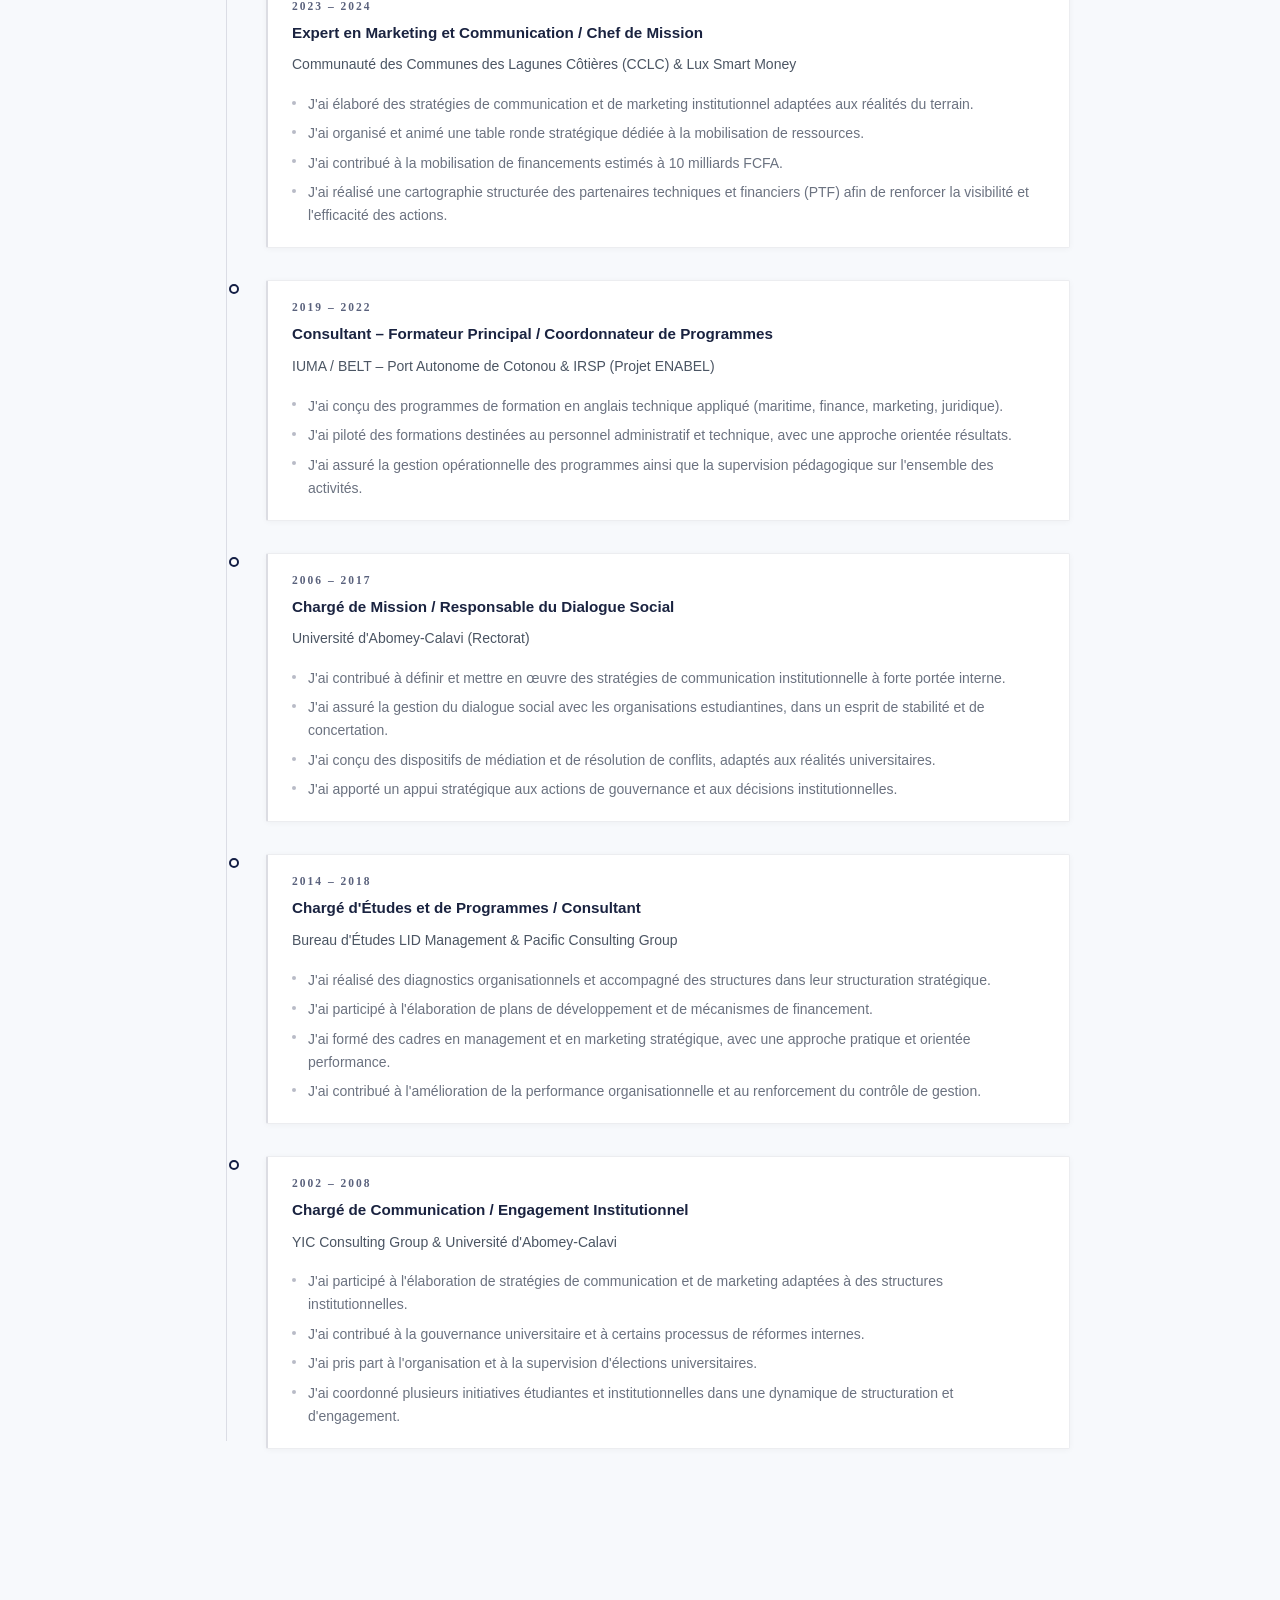
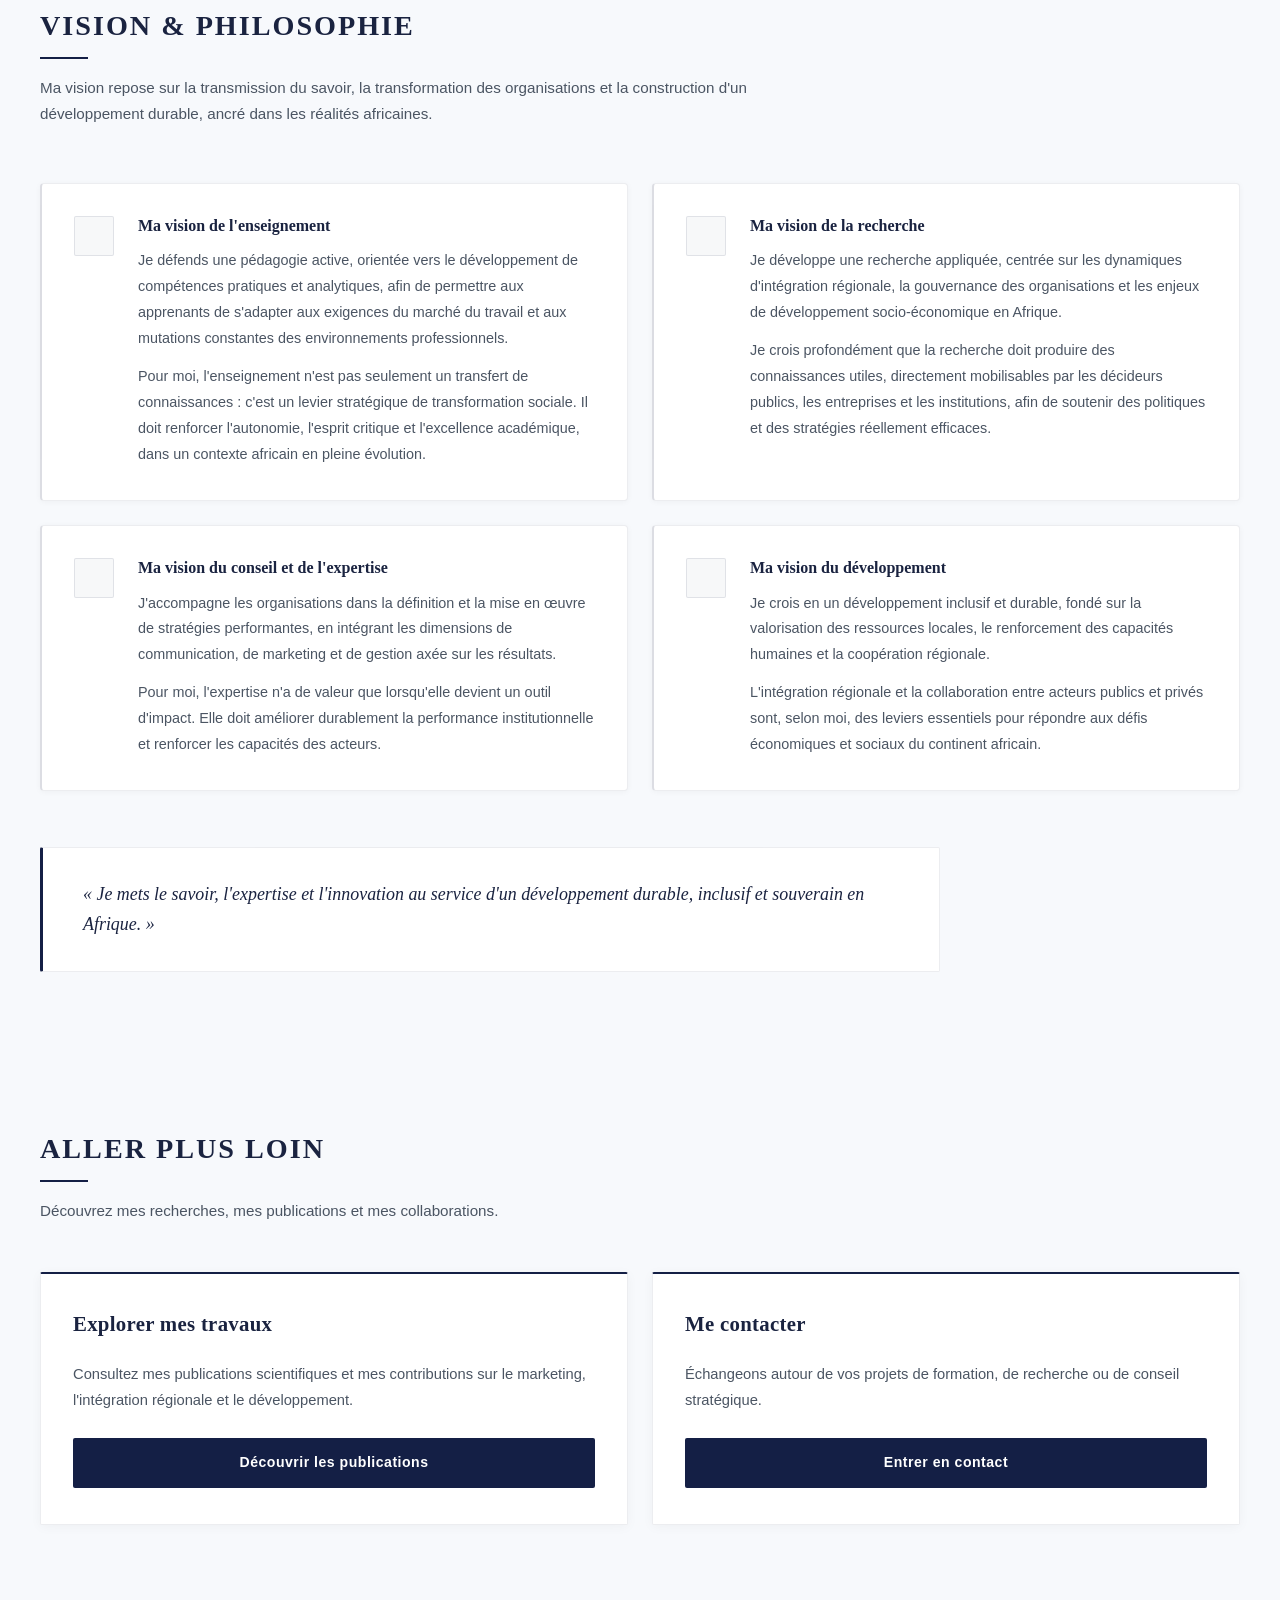
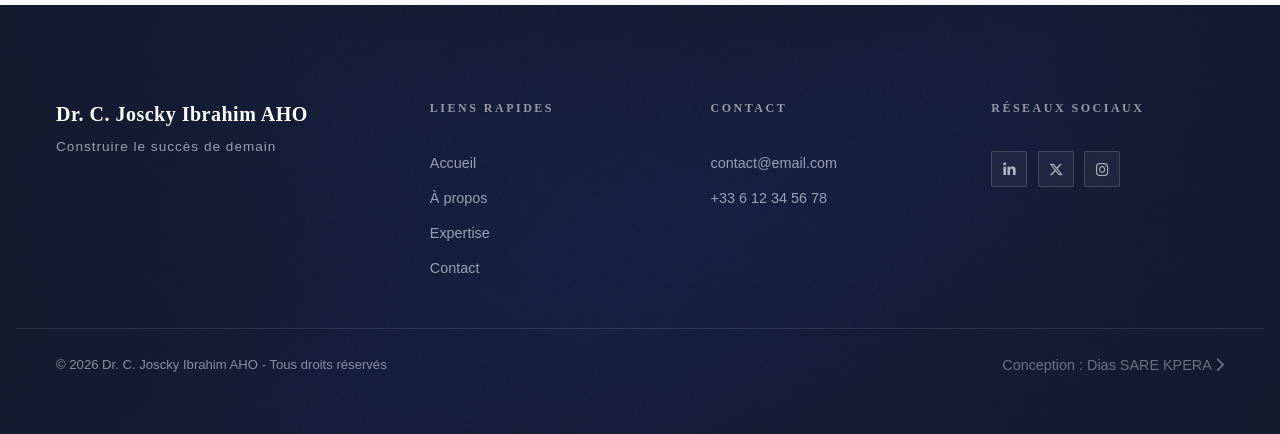
==== commit 2b15ae4a: "first commit 1" ====
--- a/pages/01-about.html
+++ b/pages/01-about.html
@@ -8,17 +8,17 @@
         <meta name="viewport" content="width=device-width, initial-scale=1.0">
         <meta http-equiv="X-UA-Compatible" content="IE=edge">
 
-        <title>À propos | Dr. C. Joscky Ibrahim AHO</title>
-
-        <meta name="description" content="Découvrez le parcours académique et professionnel de Dr. C. Joscky Ibrahim AHO : enseignement, recherche, conseil stratégique et développement local.">
-        <meta name="author" content="Dr. C. Joscky Ibrahim AHO">
+        <title data-i18n-title="page_title">À propos | Dr. C. Joscky Ibrahim AHO</title>
+
+        <meta name="description" data-i18n-meta="meta_description" content="Découvrez le parcours académique et professionnel de Dr. C. Joscky Ibrahim AHO : enseignement, recherche, conseil stratégique et développement local.">
+        <meta name="author" data-i18n-meta="meta_author" content="Dr. C. Joscky Ibrahim AHO">
         <meta name="robots" content="index, follow">
 
         <!-- =========================
             OPEN GRAPH (Facebook / WhatsApp)
         ========================== -->
-        <meta property="og:title" content="À propos | Dr. C. Joscky Ibrahim AHO">
-        <meta property="og:description" content="Parcours académique, expérience professionnelle et vision stratégique de Dr. C. Joscky Ibrahim AHO.">
+        <meta property="og:title" data-i18n-meta="og_title" content="À propos | Dr. C. Joscky Ibrahim AHO">
+        <meta property="og:description" data-i18n-meta="og_description" content="Parcours académique, expérience professionnelle et vision stratégique de Dr. C. Joscky Ibrahim AHO.">
         <meta property="og:type" content="website">
         <meta property="og:url" content="https://votre-site.com/about.html">
         <meta property="og:image" content="https://votre-site.com/assets/03-images/i.png">
@@ -27,8 +27,8 @@
             TWITTER CARD
         ========================== -->
         <meta name="twitter:card" content="summary_large_image">
-        <meta name="twitter:title" content="À propos | Dr. C. Joscky Ibrahim AHO">
-        <meta name="twitter:description" content="Parcours académique, expérience professionnelle et vision stratégique.">
+        <meta name="twitter:title" data-i18n-meta="twitter_title" content="À propos | Dr. C. Joscky Ibrahim AHO">
+        <meta name="twitter:description" data-i18n-meta="twitter_description" content="Parcours académique, expérience professionnelle et vision stratégique.">
         <meta name="twitter:image" content="https://votre-site.com/assets/03-images/i.png">
 
         <!-- =========================
@@ -121,61 +121,61 @@
 
             <!-- Image -->
             <figure class="hero__image">
-            <img src="../assets/03-images/i.png" alt="Portrait de Dr. C. Joscky Ibrahim AHO">
+            <img src="../assets/03-images/i.png" alt="Portrait de Dr. C. Joscky Ibrahim AHO" data-i18n="hero_img_alt">
             </figure>
 
             <!-- Contenu texte -->
             <div class="hero__content">
-            <h1 id="hero-title" class="hero__title">
+            <h1 id="hero-title" class="hero__title" data-i18n="hero_title">
                 Dr. C. Joscky Ibrahim AHO
             </h1>
 
-            <h2 class="hero__subtitle">
+            <h2 class="hero__subtitle" data-i18n="hero_subtitle">
                 Enseignant-Chercheur en études africaines anglophones<br>
                 Expert en marketing, management et développement local
             </h2>
 
-            <p class="hero__text">
+            <p class="hero__text" data-i18n="hero_text_1">
                 Je suis Dr. C. Joscky Ibrahim AHO, enseignant-chercheur, consultant-formateur et expert
                 en administration des affaires. Depuis plus de dix-neuf années, je consacre mon parcours
-                à l’enseignement supérieur, à la formation professionnelle et à l’accompagnement stratégique
-                des organisations en Afrique de l’Ouest.
-            </p>
-
-            <p class="hero__text">
-                Mon cheminement académique et professionnel s’inscrit à l’intersection des sciences sociales,
-                du management et des dynamiques d’intégration régionale. Titulaire d’un doctorat en études
+                à l'enseignement supérieur, à la formation professionnelle et à l'accompagnement stratégique
+                des organisations en Afrique de l'Ouest.
+            </p>
+
+            <p class="hero__text" data-i18n="hero_text_2">
+                Mon cheminement académique et professionnel s'inscrit à l'intersection des sciences sociales,
+                du management et des dynamiques d'intégration régionale. Titulaire d'un doctorat en études
                 africaines anglophones, avec une spécialisation en intégration régionale, je poursuis également
                 un second doctorat en administration des affaires, dans une logique de perfectionnement continu.
             </p>
 
-            <p class="hero__text">
-                Au fil des années, j’ai développé une expertise approfondie dans plusieurs domaines clés :
+            <p class="hero__text" data-i18n="hero_text_3">
+                Au fil des années, j'ai développé une expertise approfondie dans plusieurs domaines clés :
                 le marketing stratégique, la communication institutionnelle, le management des organisations,
                 ainsi que la gestion axée sur les résultats. Mes travaux et mes interventions portent notamment
                 sur les enjeux de développement socio-économique, la gouvernance des projets et la transformation
                 des organisations dans les contextes africains.
             </p>
 
-            <p class="hero__text">
-                En parallèle de mes activités académiques, j’interviens comme consultant principal auprès
-                d’institutions publiques, d’organisations internationales et d’entreprises privées. J’accompagne
+            <p class="hero__text" data-i18n="hero_text_4">
+                En parallèle de mes activités académiques, j'interviens comme consultant principal auprès
+                d'institutions publiques, d'organisations internationales et d'entreprises privées. J'accompagne
                 la conception et la mise en œuvre de stratégies de développement, de communication et de mobilisation
                 des ressources, tout en contribuant au renforcement des capacités des acteurs institutionnels.
             </p>
 
-            <p class="hero__text">
-                J’ai également conduit des missions d’envergure en marketing stratégique, en suivi-évaluation de projets
-                et en ingénierie de formation, avec une attention constante portée à l’impact concret et durable
+            <p class="hero__text" data-i18n="hero_text_5">
+                J'ai également conduit des missions d'envergure en marketing stratégique, en suivi-évaluation de projets
+                et en ingénierie de formation, avec une attention constante portée à l'impact concret et durable
                 des actions engagées.
             </p>
 
-            <p class="hero__text">
+            <p class="hero__text" data-i18n="hero_text_6">
                 Mon engagement se traduit aussi par une forte implication dans la formation des jeunes talents et le
-                développement des compétences, à travers l’animation de programmes académiques et professionnels dans
-                plusieurs pays d’Afrique. Convaincu du rôle central du savoir dans la transformation des sociétés,
-                je m’efforce de promouvoir une approche intégrée du développement, fondée sur la connaissance,
-                l’innovation et la coopération régionale.
+                développement des compétences, à travers l'animation de programmes académiques et professionnels dans
+                plusieurs pays d'Afrique. Convaincu du rôle central du savoir dans la transformation des sociétés,
+                je m'efforce de promouvoir une approche intégrée du développement, fondée sur la connaissance,
+                l'innovation et la coopération régionale.
             </p>
             </div>
 
@@ -190,13 +190,13 @@
         <div class="academic-journey__container">
 
             <header class="academic-journey__header">
-            <h2 id="academic-journey-title" class="academic-journey__title">
+            <h2 id="academic-journey-title" class="academic-journey__title" data-i18n="academic_section_title">
                 Parcours Académique
             </h2>
-            <p class="academic-journey__subtitle">
-                Mon parcours académique s’est construit à la croisée des sciences sociales,
-                du management et des dynamiques d’intégration régionale, avec une volonté constante
-                de relier la recherche à l’action.
+            <p class="academic-journey__subtitle" data-i18n="academic_section_subtitle">
+                Mon parcours académique s'est construit à la croisée des sciences sociales,
+                du management et des dynamiques d'intégration régionale, avec une volonté constante
+                de relier la recherche à l'action.
             </p>
             </header>
 
@@ -208,15 +208,15 @@
                 <span class="timeline__dot"></span>
                 </div>
                 <div class="timeline__content">
-                <h3 class="timeline__year">2024 – En cours</h3>
-                <p class="timeline__degree">
+                <h3 class="timeline__year" data-i18n="academic_phd1_year">2024 – En cours</h3>
+                <p class="timeline__degree" data-i18n="academic_phd1_degree">
                     Doctorat (PhD) en Administration des Affaires — Intégration Régionale
                 </p>
-                <p class="timeline__institution">
+                <p class="timeline__institution" data-i18n="academic_phd1_institution">
                     University of Lagos (UNILAG), Nigeria
                 </p>
-                <p class="timeline__description">
-                    Je poursuis actuellement des travaux de recherche centrés sur l’intégration régionale
+                <p class="timeline__description" data-i18n="academic_phd1_description">
+                    Je poursuis actuellement des travaux de recherche centrés sur l'intégration régionale
                     et la performance des entreprises multinationales dans le cadre de la Zone de Libre-Échange
                     Continentale Africaine (ZLECAf).
                 </p>
@@ -229,16 +229,16 @@
                 <span class="timeline__dot"></span>
                 </div>
                 <div class="timeline__content">
-                <h3 class="timeline__year">2012 – 2020</h3>
-                <p class="timeline__degree">
+                <h3 class="timeline__year" data-i18n="academic_phd2_year">2012 – 2020</h3>
+                <p class="timeline__degree" data-i18n="academic_phd2_degree">
                     Doctorat (PhD) en Études Africaines Anglophones — Intégration Régionale
                 </p>
-                <p class="timeline__institution">
-                    Université d’Abomey-Calavi (UAC), Bénin
-                </p>
-                <p class="timeline__description">
+                <p class="timeline__institution" data-i18n="academic_phd2_institution">
+                    Université d'Abomey-Calavi (UAC), Bénin
+                </p>
+                <p class="timeline__description" data-i18n="academic_phd2_description">
                     Mes recherches ont porté sur le rôle du Nigeria au sein de la CEDEAO et sur les dynamiques
-                    d’intégration régionale en Afrique de l’Ouest.
+                    d'intégration régionale en Afrique de l'Ouest.
                 </p>
                 </div>
             </article>
@@ -249,27 +249,27 @@
                 <span class="timeline__dot"></span>
                 </div>
                 <div class="timeline__content">
-                <h3 class="timeline__year">2016 – 2018</h3>
-                <p class="timeline__degree">
-                    Diplôme d’Études Approfondies (DEA) en Sociologie du Développement
-                </p>
-                <p class="timeline__institution">
-                    Université d’Abomey-Calavi (UAC)
-                </p>
-                </div>
-            </article>
-
-            <article class="timeline__item" role="listitem">
-                <div class="timeline__marker">
-                <span class="timeline__dot"></span>
-                </div>
-                <div class="timeline__content">
-                <h3 class="timeline__year">2012 – 2014</h3>
-                <p class="timeline__degree">
-                    Diplôme d’Études Approfondies (DEA) en Études Africaines Anglophones
-                </p>
-                <p class="timeline__institution">
-                    Université d’Abomey-Calavi (UAC)
+                <h3 class="timeline__year" data-i18n="academic_dea1_year">2016 – 2018</h3>
+                <p class="timeline__degree" data-i18n="academic_dea1_degree">
+                    Diplôme d'Études Approfondies (DEA) en Sociologie du Développement
+                </p>
+                <p class="timeline__institution" data-i18n="academic_dea1_institution">
+                    Université d'Abomey-Calavi (UAC)
+                </p>
+                </div>
+            </article>
+
+            <article class="timeline__item" role="listitem">
+                <div class="timeline__marker">
+                <span class="timeline__dot"></span>
+                </div>
+                <div class="timeline__content">
+                <h3 class="timeline__year" data-i18n="academic_dea2_year">2012 – 2014</h3>
+                <p class="timeline__degree" data-i18n="academic_dea2_degree">
+                    Diplôme d'Études Approfondies (DEA) en Études Africaines Anglophones
+                </p>
+                <p class="timeline__institution" data-i18n="academic_dea2_institution">
+                    Université d'Abomey-Calavi (UAC)
                 </p>
                 </div>
             </article>
@@ -280,26 +280,26 @@
                 <span class="timeline__dot"></span>
                 </div>
                 <div class="timeline__content">
-                <h3 class="timeline__year">2013 – 2016</h3>
-                <p class="timeline__degree">
+                <h3 class="timeline__year" data-i18n="academic_master1_year">2013 – 2016</h3>
+                <p class="timeline__degree" data-i18n="academic_master1_degree">
                     Master Professionnel en Intégration Régionale — Développement Local
                 </p>
-                <p class="timeline__institution">
-                    Université d’Abomey-Calavi (UAC)
-                </p>
-                </div>
-            </article>
-
-            <article class="timeline__item" role="listitem">
-                <div class="timeline__marker">
-                <span class="timeline__dot"></span>
-                </div>
-                <div class="timeline__content">
-                <h3 class="timeline__year">2009</h3>
-                <p class="timeline__degree">
+                <p class="timeline__institution" data-i18n="academic_master1_institution">
+                    Université d'Abomey-Calavi (UAC)
+                </p>
+                </div>
+            </article>
+
+            <article class="timeline__item" role="listitem">
+                <div class="timeline__marker">
+                <span class="timeline__dot"></span>
+                </div>
+                <div class="timeline__content">
+                <h3 class="timeline__year" data-i18n="academic_master2_year">2009</h3>
+                <p class="timeline__degree" data-i18n="academic_master2_degree">
                     Master en Marketing et Communication
                 </p>
-                <p class="timeline__institution">
+                <p class="timeline__institution" data-i18n="academic_master2_institution">
                     Université de Montréal, Canada
                 </p>
                 </div>
@@ -311,27 +311,27 @@
                 <span class="timeline__dot"></span>
                 </div>
                 <div class="timeline__content">
-                <h3 class="timeline__year">2011 – 2015</h3>
-                <p class="timeline__degree">
+                <h3 class="timeline__year" data-i18n="academic_maitrise1_year">2011 – 2015</h3>
+                <p class="timeline__degree" data-i18n="academic_maitrise1_degree">
                     Maîtrise en Sociologie – Anthropologie du Développement
                 </p>
-                <p class="timeline__institution">
-                    Université d’Abomey-Calavi (UAC)
-                </p>
-                </div>
-            </article>
-
-            <article class="timeline__item" role="listitem">
-                <div class="timeline__marker">
-                <span class="timeline__dot"></span>
-                </div>
-                <div class="timeline__content">
-                <h3 class="timeline__year">2001 – 2005</h3>
-                <p class="timeline__degree">
+                <p class="timeline__institution" data-i18n="academic_maitrise1_institution">
+                    Université d'Abomey-Calavi (UAC)
+                </p>
+                </div>
+            </article>
+
+            <article class="timeline__item" role="listitem">
+                <div class="timeline__marker">
+                <span class="timeline__dot"></span>
+                </div>
+                <div class="timeline__content">
+                <h3 class="timeline__year" data-i18n="academic_maitrise2_year">2001 – 2005</h3>
+                <p class="timeline__degree" data-i18n="academic_maitrise2_degree">
                     Maîtrise en Anglais — Études Africaines
                 </p>
-                <p class="timeline__institution">
-                    Université d’Abomey-Calavi (UAC)
+                <p class="timeline__institution" data-i18n="academic_maitrise2_institution">
+                    Université d'Abomey-Calavi (UAC)
                 </p>
                 </div>
             </article>
@@ -342,41 +342,41 @@
                 <span class="timeline__dot"></span>
                 </div>
                 <div class="timeline__content">
-                <h3 class="timeline__year">2006 – 2010</h3>
-                <p class="timeline__degree">
+                <h3 class="timeline__year" data-i18n="academic_licence1_year">2006 – 2010</h3>
+                <p class="timeline__degree" data-i18n="academic_licence1_degree">
                     Licence en Sociologie – Anthropologie du Développement
                 </p>
-                <p class="timeline__institution">
-                    Université d’Abomey-Calavi (UAC)
-                </p>
-                </div>
-            </article>
-
-            <article class="timeline__item" role="listitem">
-                <div class="timeline__marker">
-                <span class="timeline__dot"></span>
-                </div>
-                <div class="timeline__content">
-                <h3 class="timeline__year">2001 – 2004</h3>
-                <p class="timeline__degree">
+                <p class="timeline__institution" data-i18n="academic_licence1_institution">
+                    Université d'Abomey-Calavi (UAC)
+                </p>
+                </div>
+            </article>
+
+            <article class="timeline__item" role="listitem">
+                <div class="timeline__marker">
+                <span class="timeline__dot"></span>
+                </div>
+                <div class="timeline__content">
+                <h3 class="timeline__year" data-i18n="academic_licence2_year">2001 – 2004</h3>
+                <p class="timeline__degree" data-i18n="academic_licence2_degree">
                     Licence en Linguistique Anglaise Appliquée
                 </p>
-                <p class="timeline__institution">
-                    Université d’Abomey-Calavi (UAC)
-                </p>
-                </div>
-            </article>
-
-            <article class="timeline__item" role="listitem">
-                <div class="timeline__marker">
-                <span class="timeline__dot"></span>
-                </div>
-                <div class="timeline__content">
-                <h3 class="timeline__year">2005 – 2006</h3>
-                <p class="timeline__degree">
+                <p class="timeline__institution" data-i18n="academic_licence2_institution">
+                    Université d'Abomey-Calavi (UAC)
+                </p>
+                </div>
+            </article>
+
+            <article class="timeline__item" role="listitem">
+                <div class="timeline__marker">
+                <span class="timeline__dot"></span>
+                </div>
+                <div class="timeline__content">
+                <h3 class="timeline__year" data-i18n="academic_licence3_year">2005 – 2006</h3>
+                <p class="timeline__degree" data-i18n="academic_licence3_degree">
                     Licence en Marketing et Communication
                 </p>
-                <p class="timeline__institution">
+                <p class="timeline__institution" data-i18n="academic_licence3_institution">
                     UPIB
                 </p>
                 </div>
@@ -388,11 +388,11 @@
                 <span class="timeline__dot"></span>
                 </div>
                 <div class="timeline__content">
-                <h3 class="timeline__year">2001 – 2002</h3>
-                <p class="timeline__degree">
+                <h3 class="timeline__year" data-i18n="academic_bts_year">2001 – 2002</h3>
+                <p class="timeline__degree" data-i18n="academic_bts_degree">
                     Brevet de Technicien Supérieur (BTS) — Marketing et Actions Commerciales
                 </p>
-                <p class="timeline__institution">
+                <p class="timeline__institution" data-i18n="academic_bts_institution">
                     HECM
                 </p>
                 </div>
@@ -403,11 +403,11 @@
                 <span class="timeline__dot"></span>
                 </div>
                 <div class="timeline__content">
-                <h3 class="timeline__year">1998 – 2001</h3>
-                <p class="timeline__degree">
+                <h3 class="timeline__year" data-i18n="academic_bac_year">1998 – 2001</h3>
+                <p class="timeline__degree" data-i18n="academic_bac_degree">
                     Baccalauréat G3 — Techniques Commerciales
                 </p>
-                <p class="timeline__institution">
+                <p class="timeline__institution" data-i18n="academic_bac_institution">
                     Lycée Technique Coulibaly
                 </p>
                 </div>
@@ -425,12 +425,12 @@
         <div class="professional-journey__container">
 
             <header class="professional-journey__header">
-            <h2 id="professional-journey-title" class="professional-journey__title">
+            <h2 id="professional-journey-title" class="professional-journey__title" data-i18n="professional_section_title">
                 Parcours Professionnel
             </h2>
-            <p class="professional-journey__subtitle">
-                Mon parcours professionnel s’est construit autour de trois axes majeurs : l’enseignement,
-                le conseil stratégique et la conduite de projets, à l’échelle nationale et internationale.
+            <p class="professional-journey__subtitle" data-i18n="professional_section_subtitle">
+                Mon parcours professionnel s'est construit autour de trois axes majeurs : l'enseignement,
+                le conseil stratégique et la conduite de projets, à l'échelle nationale et internationale.
             </p>
             </header>
 
@@ -442,18 +442,18 @@
                 <span class="timeline__dot"></span>
                 </div>
                 <div class="timeline__content">
-                <h3 class="timeline__year">2006 – Aujourd’hui</h3>
-                <p class="timeline__degree">
+                <h3 class="timeline__year" data-i18n="professional_teaching_year">2006 – Aujourd'hui</h3>
+                <p class="timeline__degree" data-i18n="professional_teaching_degree">
                     Enseignant – Chercheur / Formateur Professionnel
                 </p>
-                <p class="timeline__institution">
-                    Universités, écoles supérieures et instituts de formation (Bénin, Niger, Côte d’Ivoire, Togo, Ghana, Nigéria)
+                <p class="timeline__institution" data-i18n="professional_teaching_institution">
+                    Universités, écoles supérieures et instituts de formation (Bénin, Niger, Côte d'Ivoire, Togo, Ghana, Nigéria)
                 </p>
                 <ul class="timeline__list">
-                    <li>Je conçois et j’anime des cours en anglais académique et professionnel, en marketing stratégique, en management des organisations et en intégration régionale.</li>
-                    <li>J’assure l’encadrement académique, l’évaluation des étudiants et leur accompagnement vers l’insertion professionnelle.</li>
-                    <li>J’anime également des séminaires professionnels et des formations orientées développement personnel et leadership.</li>
-                    <li>Je participe activement aux jurys académiques ainsi qu’aux travaux de délibération institutionnelle.</li>
+                    <li data-i18n="professional_teaching_li1">Je conçois et j'anime des cours en anglais académique et professionnel, en marketing stratégique, en management des organisations et en intégration régionale.</li>
+                    <li data-i18n="professional_teaching_li2">J'assure l'encadrement académique, l'évaluation des étudiants et leur accompagnement vers l'insertion professionnelle.</li>
+                    <li data-i18n="professional_teaching_li3">J'anime également des séminaires professionnels et des formations orientées développement personnel et leadership.</li>
+                    <li data-i18n="professional_teaching_li4">Je participe activement aux jurys académiques ainsi qu'aux travaux de délibération institutionnelle.</li>
                 </ul>
                 </div>
             </article>
@@ -464,18 +464,18 @@
                 <span class="timeline__dot"></span>
                 </div>
                 <div class="timeline__content">
-                <h3 class="timeline__year">2017 – Aujourd’hui</h3>
-                <p class="timeline__degree">
+                <h3 class="timeline__year" data-i18n="professional_rcg_year">2017 – Aujourd'hui</h3>
+                <p class="timeline__degree" data-i18n="professional_rcg_degree">
                     Consultant – Formateur Principal / Coordonnateur de Programmes
                 </p>
-                <p class="timeline__institution">
+                <p class="timeline__institution" data-i18n="professional_rcg_institution">
                     Rainbow Consulting Group (RCG) et divers programmes de formation
                 </p>
                 <ul class="timeline__list">
-                    <li>Je conçois et je pilote des programmes de formation professionnelle, notamment des dispositifs comme <em>English for Children</em> et d’autres formations sectorielles.</li>
-                    <li>Je recrute, forme et supervise des équipes de formateurs, avec une exigence de qualité pédagogique constante.</li>
-                    <li>Je développe les modules, les supports et les dispositifs d’évaluation adaptés aux besoins des apprenants.</li>
-                    <li>Je conduis le suivi-évaluation des programmes et j’assure leur amélioration continue sur le terrain.</li>
+                    <li data-i18n="professional_rcg_li1">Je conçois et je pilote des programmes de formation professionnelle, notamment des dispositifs comme <em>English for Children</em> et d'autres formations sectorielles.</li>
+                    <li data-i18n="professional_rcg_li2">Je recrute, forme et supervise des équipes de formateurs, avec une exigence de qualité pédagogique constante.</li>
+                    <li data-i18n="professional_rcg_li3">Je développe les modules, les supports et les dispositifs d'évaluation adaptés aux besoins des apprenants.</li>
+                    <li data-i18n="professional_rcg_li4">Je conduis le suivi-évaluation des programmes et j'assure leur amélioration continue sur le terrain.</li>
                 </ul>
                 </div>
             </article>
@@ -486,17 +486,17 @@
                 <span class="timeline__dot"></span>
                 </div>
                 <div class="timeline__content">
-                <h3 class="timeline__year">2022 – 2025</h3>
-                <p class="timeline__degree">
+                <h3 class="timeline__year" data-i18n="professional_translation_year">2022 – 2025</h3>
+                <p class="timeline__degree" data-i18n="professional_translation_degree">
                     Traducteur – Interprète / Chef de Mission
                 </p>
-                <p class="timeline__institution">
-                    Port Autonome de Cotonou, Ivey Business School (Canada), Ministère de l’Économie et des Finances (Bénin)
+                <p class="timeline__institution" data-i18n="professional_translation_institution">
+                    Port Autonome de Cotonou, Ivey Business School (Canada), Ministère de l'Économie et des Finances (Bénin)
                 </p>
                 <ul class="timeline__list">
-                    <li>J’assure la traduction de documents institutionnels, administratifs et scientifiques dans des contextes exigeants.</li>
-                    <li>J’interviens en interprétation simultanée lors de séminaires internationaux portant sur la finance, la gouvernance et le développement.</li>
-                    <li>Je supervise des équipes de traducteurs et je coordonne des missions linguistiques à forte valeur stratégique.</li>
+                    <li data-i18n="professional_translation_li1">J'assure la traduction de documents institutionnels, administratifs et scientifiques dans des contextes exigeants.</li>
+                    <li data-i18n="professional_translation_li2">J'interviens en interprétation simultanée lors de séminaires internationaux portant sur la finance, la gouvernance et le développement.</li>
+                    <li data-i18n="professional_translation_li3">Je supervise des équipes de traducteurs et je coordonne des missions linguistiques à forte valeur stratégique.</li>
                 </ul>
                 </div>
             </article>
@@ -507,18 +507,18 @@
                 <span class="timeline__dot"></span>
                 </div>
                 <div class="timeline__content">
-                <h3 class="timeline__year">2023 – 2024</h3>
-                <p class="timeline__degree">
+                <h3 class="timeline__year" data-i18n="professional_marketing_year">2023 – 2024</h3>
+                <p class="timeline__degree" data-i18n="professional_marketing_degree">
                     Expert en Marketing et Communication / Chef de Mission
                 </p>
-                <p class="timeline__institution">
+                <p class="timeline__institution" data-i18n="professional_marketing_institution">
                     Communauté des Communes des Lagunes Côtières (CCLC) & Lux Smart Money
                 </p>
                 <ul class="timeline__list">
-                    <li>J’ai élaboré des stratégies de communication et de marketing institutionnel adaptées aux réalités du terrain.</li>
-                    <li>J’ai organisé et animé une table ronde stratégique dédiée à la mobilisation de ressources.</li>
-                    <li>J’ai contribué à la mobilisation de financements estimés à 10 milliards FCFA.</li>
-                    <li>J’ai réalisé une cartographie structurée des partenaires techniques et financiers (PTF) afin de renforcer la visibilité et l’efficacité des actions.</li>
+                    <li data-i18n="professional_marketing_li1">J'ai élaboré des stratégies de communication et de marketing institutionnel adaptées aux réalités du terrain.</li>
+                    <li data-i18n="professional_marketing_li2">J'ai organisé et animé une table ronde stratégique dédiée à la mobilisation de ressources.</li>
+                    <li data-i18n="professional_marketing_li3">J'ai contribué à la mobilisation de financements estimés à 10 milliards FCFA.</li>
+                    <li data-i18n="professional_marketing_li4">J'ai réalisé une cartographie structurée des partenaires techniques et financiers (PTF) afin de renforcer la visibilité et l'efficacité des actions.</li>
                 </ul>
                 </div>
             </article>
@@ -529,17 +529,17 @@
                 <span class="timeline__dot"></span>
                 </div>
                 <div class="timeline__content">
-                <h3 class="timeline__year">2019 – 2022</h3>
-                <p class="timeline__degree">
+                <h3 class="timeline__year" data-i18n="professional_iuma_year">2019 – 2022</h3>
+                <p class="timeline__degree" data-i18n="professional_iuma_degree">
                     Consultant – Formateur Principal / Coordonnateur de Programmes
                 </p>
-                <p class="timeline__institution">
+                <p class="timeline__institution" data-i18n="professional_iuma_institution">
                     IUMA / BELT – Port Autonome de Cotonou & IRSP (Projet ENABEL)
                 </p>
                 <ul class="timeline__list">
-                    <li>J’ai conçu des programmes de formation en anglais technique appliqué (maritime, finance, marketing, juridique).</li>
-                    <li>J’ai piloté des formations destinées au personnel administratif et technique, avec une approche orientée résultats.</li>
-                    <li>J’ai assuré la gestion opérationnelle des programmes ainsi que la supervision pédagogique sur l’ensemble des activités.</li>
+                    <li data-i18n="professional_iuma_li1">J'ai conçu des programmes de formation en anglais technique appliqué (maritime, finance, marketing, juridique).</li>
+                    <li data-i18n="professional_iuma_li2">J'ai piloté des formations destinées au personnel administratif et technique, avec une approche orientée résultats.</li>
+                    <li data-i18n="professional_iuma_li3">J'ai assuré la gestion opérationnelle des programmes ainsi que la supervision pédagogique sur l'ensemble des activités.</li>
                 </ul>
                 </div>
             </article>
@@ -550,18 +550,18 @@
                 <span class="timeline__dot"></span>
                 </div>
                 <div class="timeline__content">
-                <h3 class="timeline__year">2006 – 2017</h3>
-                <p class="timeline__degree">
+                <h3 class="timeline__year" data-i18n="professional_uac_year">2006 – 2017</h3>
+                <p class="timeline__degree" data-i18n="professional_uac_degree">
                     Chargé de Mission / Responsable du Dialogue Social
                 </p>
-                <p class="timeline__institution">
-                    Université d’Abomey-Calavi (Rectorat)
+                <p class="timeline__institution" data-i18n="professional_uac_institution">
+                    Université d'Abomey-Calavi (Rectorat)
                 </p>
                 <ul class="timeline__list">
-                    <li>J’ai contribué à définir et mettre en œuvre des stratégies de communication institutionnelle à forte portée interne.</li>
-                    <li>J’ai assuré la gestion du dialogue social avec les organisations estudiantines, dans un esprit de stabilité et de concertation.</li>
-                    <li>J’ai conçu des dispositifs de médiation et de résolution de conflits, adaptés aux réalités universitaires.</li>
-                    <li>J’ai apporté un appui stratégique aux actions de gouvernance et aux décisions institutionnelles.</li>
+                    <li data-i18n="professional_uac_li1">J'ai contribué à définir et mettre en œuvre des stratégies de communication institutionnelle à forte portée interne.</li>
+                    <li data-i18n="professional_uac_li2">J'ai assuré la gestion du dialogue social avec les organisations estudiantines, dans un esprit de stabilité et de concertation.</li>
+                    <li data-i18n="professional_uac_li3">J'ai conçu des dispositifs de médiation et de résolution de conflits, adaptés aux réalités universitaires.</li>
+                    <li data-i18n="professional_uac_li4">J'ai apporté un appui stratégique aux actions de gouvernance et aux décisions institutionnelles.</li>
                 </ul>
                 </div>
             </article>
@@ -572,18 +572,18 @@
                 <span class="timeline__dot"></span>
                 </div>
                 <div class="timeline__content">
-                <h3 class="timeline__year">2014 – 2018</h3>
-                <p class="timeline__degree">
-                    Chargé d’Études et de Programmes / Consultant
-                </p>
-                <p class="timeline__institution">
-                    Bureau d’Études LID Management & Pacific Consulting Group
+                <h3 class="timeline__year" data-i18n="professional_lid_year">2014 – 2018</h3>
+                <p class="timeline__degree" data-i18n="professional_lid_degree">
+                    Chargé d'Études et de Programmes / Consultant
+                </p>
+                <p class="timeline__institution" data-i18n="professional_lid_institution">
+                    Bureau d'Études LID Management & Pacific Consulting Group
                 </p>
                 <ul class="timeline__list">
-                    <li>J’ai réalisé des diagnostics organisationnels et accompagné des structures dans leur structuration stratégique.</li>
-                    <li>J’ai participé à l’élaboration de plans de développement et de mécanismes de financement.</li>
-                    <li>J’ai formé des cadres en management et en marketing stratégique, avec une approche pratique et orientée performance.</li>
-                    <li>J’ai contribué à l’amélioration de la performance organisationnelle et au renforcement du contrôle de gestion.</li>
+                    <li data-i18n="professional_lid_li1">J'ai réalisé des diagnostics organisationnels et accompagné des structures dans leur structuration stratégique.</li>
+                    <li data-i18n="professional_lid_li2">J'ai participé à l'élaboration de plans de développement et de mécanismes de financement.</li>
+                    <li data-i18n="professional_lid_li3">J'ai formé des cadres en management et en marketing stratégique, avec une approche pratique et orientée performance.</li>
+                    <li data-i18n="professional_lid_li4">J'ai contribué à l'amélioration de la performance organisationnelle et au renforcement du contrôle de gestion.</li>
                 </ul>
                 </div>
             </article>
@@ -594,18 +594,18 @@
                 <span class="timeline__dot"></span>
                 </div>
                 <div class="timeline__content">
-                <h3 class="timeline__year">2002 – 2008</h3>
-                <p class="timeline__degree">
+                <h3 class="timeline__year" data-i18n="professional_yic_year">2002 – 2008</h3>
+                <p class="timeline__degree" data-i18n="professional_yic_degree">
                     Chargé de Communication / Engagement Institutionnel
                 </p>
-                <p class="timeline__institution">
-                    YIC Consulting Group & Université d’Abomey-Calavi
+                <p class="timeline__institution" data-i18n="professional_yic_institution">
+                    YIC Consulting Group & Université d'Abomey-Calavi
                 </p>
                 <ul class="timeline__list">
-                    <li>J’ai participé à l’élaboration de stratégies de communication et de marketing adaptées à des structures institutionnelles.</li>
-                    <li>J’ai contribué à la gouvernance universitaire et à certains processus de réformes internes.</li>
-                    <li>J’ai pris part à l’organisation et à la supervision d’élections universitaires.</li>
-                    <li>J’ai coordonné plusieurs initiatives étudiantes et institutionnelles dans une dynamique de structuration et d’engagement.</li>
+                    <li data-i18n="professional_yic_li1">J'ai participé à l'élaboration de stratégies de communication et de marketing adaptées à des structures institutionnelles.</li>
+                    <li data-i18n="professional_yic_li2">J'ai contribué à la gouvernance universitaire et à certains processus de réformes internes.</li>
+                    <li data-i18n="professional_yic_li3">J'ai pris part à l'organisation et à la supervision d'élections universitaires.</li>
+                    <li data-i18n="professional_yic_li4">J'ai coordonné plusieurs initiatives étudiantes et institutionnelles dans une dynamique de structuration et d'engagement.</li>
                 </ul>
                 </div>
             </article>
@@ -622,12 +622,12 @@
         <div class="philosophical-vision__container">
 
             <header class="philosophical-vision__header">
-            <h2 id="vision-title" class="philosophical-vision__title">
+            <h2 id="vision-title" class="philosophical-vision__title" data-i18n="vision_section_title">
                 Vision &amp; Philosophie
             </h2>
-            <p class="philosophical-vision__subtitle">
+            <p class="philosophical-vision__subtitle" data-i18n="vision_section_subtitle">
                 Ma vision repose sur la transmission du savoir, la transformation des organisations
-                et la construction d’un développement durable, ancré dans les réalités africaines.
+                et la construction d'un développement durable, ancré dans les réalités africaines.
             </p>
             </header>
 
@@ -639,16 +639,16 @@
                 <img src="assets/icons/teaching.svg" alt="">
                 </div>
                 <div class="vision-card__content">
-                <h3 class="vision-card__title">Ma vision de l’enseignement</h3>
-                <p class="vision-card__text">
+                <h3 class="vision-card__title" data-i18n="vision_teaching_title">Ma vision de l'enseignement</h3>
+                <p class="vision-card__text" data-i18n="vision_teaching_text1">
                     Je défends une pédagogie active, orientée vers le développement de compétences pratiques
-                    et analytiques, afin de permettre aux apprenants de s’adapter aux exigences du marché du travail
+                    et analytiques, afin de permettre aux apprenants de s'adapter aux exigences du marché du travail
                     et aux mutations constantes des environnements professionnels.
                 </p>
-                <p class="vision-card__text">
-                    Pour moi, l’enseignement n’est pas seulement un transfert de connaissances : c’est un levier
-                    stratégique de transformation sociale. Il doit renforcer l’autonomie, l’esprit critique
-                    et l’excellence académique, dans un contexte africain en pleine évolution.
+                <p class="vision-card__text" data-i18n="vision_teaching_text2">
+                    Pour moi, l'enseignement n'est pas seulement un transfert de connaissances : c'est un levier
+                    stratégique de transformation sociale. Il doit renforcer l'autonomie, l'esprit critique
+                    et l'excellence académique, dans un contexte africain en pleine évolution.
                 </p>
                 </div>
             </article>
@@ -659,12 +659,12 @@
                 <img src="assets/icons/research.svg" alt="">
                 </div>
                 <div class="vision-card__content">
-                <h3 class="vision-card__title">Ma vision de la recherche</h3>
-                <p class="vision-card__text">
-                    Je développe une recherche appliquée, centrée sur les dynamiques d’intégration régionale,
+                <h3 class="vision-card__title" data-i18n="vision_research_title">Ma vision de la recherche</h3>
+                <p class="vision-card__text" data-i18n="vision_research_text1">
+                    Je développe une recherche appliquée, centrée sur les dynamiques d'intégration régionale,
                     la gouvernance des organisations et les enjeux de développement socio-économique en Afrique.
                 </p>
-                <p class="vision-card__text">
+                <p class="vision-card__text" data-i18n="vision_research_text2">
                     Je crois profondément que la recherche doit produire des connaissances utiles,
                     directement mobilisables par les décideurs publics, les entreprises et les institutions,
                     afin de soutenir des politiques et des stratégies réellement efficaces.
@@ -678,13 +678,13 @@
                 <img src="assets/icons/consulting.svg" alt="">
                 </div>
                 <div class="vision-card__content">
-                <h3 class="vision-card__title">Ma vision du conseil et de l’expertise</h3>
-                <p class="vision-card__text">
-                    J’accompagne les organisations dans la définition et la mise en œuvre de stratégies performantes,
+                <h3 class="vision-card__title" data-i18n="vision_consulting_title">Ma vision du conseil et de l'expertise</h3>
+                <p class="vision-card__text" data-i18n="vision_consulting_text1">
+                    J'accompagne les organisations dans la définition et la mise en œuvre de stratégies performantes,
                     en intégrant les dimensions de communication, de marketing et de gestion axée sur les résultats.
                 </p>
-                <p class="vision-card__text">
-                    Pour moi, l’expertise n’a de valeur que lorsqu’elle devient un outil d’impact.
+                <p class="vision-card__text" data-i18n="vision_consulting_text2">
+                    Pour moi, l'expertise n'a de valeur que lorsqu'elle devient un outil d'impact.
                     Elle doit améliorer durablement la performance institutionnelle et renforcer les capacités des acteurs.
                 </p>
                 </div>
@@ -696,13 +696,13 @@
                 <img src="assets/icons/development.svg" alt="">
                 </div>
                 <div class="vision-card__content">
-                <h3 class="vision-card__title">Ma vision du développement</h3>
-                <p class="vision-card__text">
+                <h3 class="vision-card__title" data-i18n="vision_development_title">Ma vision du développement</h3>
+                <p class="vision-card__text" data-i18n="vision_development_text1">
                     Je crois en un développement inclusif et durable, fondé sur la valorisation des ressources locales,
                     le renforcement des capacités humaines et la coopération régionale.
                 </p>
-                <p class="vision-card__text">
-                    L’intégration régionale et la collaboration entre acteurs publics et privés sont, selon moi,
+                <p class="vision-card__text" data-i18n="vision_development_text2">
+                    L'intégration régionale et la collaboration entre acteurs publics et privés sont, selon moi,
                     des leviers essentiels pour répondre aux défis économiques et sociaux du continent africain.
                 </p>
                 </div>
@@ -711,8 +711,8 @@
             </div>
 
             <footer class="philosophical-vision__quote">
-            <p class="philosophical-vision__quote-text">
-                « Je mets le savoir, l’expertise et l’innovation au service d’un développement durable,
+            <p class="philosophical-vision__quote-text" data-i18n="vision_quote">
+                « Je mets le savoir, l'expertise et l'innovation au service d'un développement durable,
                 inclusif et souverain en Afrique. »
             </p>
             </footer>
@@ -728,8 +728,8 @@
         <div class="final-cta__container">
 
             <header class="final-cta__header">
-            <h2 id="cta-title" class="final-cta__title">Aller plus loin</h2>
-            <p class="final-cta__subtitle">
+            <h2 id="cta-title" class="final-cta__title" data-i18n="cta_section_title">Aller plus loin</h2>
+            <p class="final-cta__subtitle" data-i18n="cta_section_subtitle">
                 Découvrez mes recherches, mes publications et mes collaborations.
             </p>
             </header>
@@ -737,20 +737,20 @@
             <div class="final-cta__cards">
 
             <article class="cta-card">
-                <h3 class="cta-card__title">Explorer mes travaux</h3>
-                <p class="cta-card__text">
+                <h3 class="cta-card__title" data-i18n="cta_publications_title">Explorer mes travaux</h3>
+                <p class="cta-card__text" data-i18n="cta_publications_text">
                 Consultez mes publications scientifiques et mes contributions sur le marketing,
-                l’intégration régionale et le développement.
-                </p>
-                <a href="#" class="cta-card__button">Découvrir les publications</a>
+                l'intégration régionale et le développement.
+                </p>
+                <a href="#" class="cta-card__button" data-i18n="cta_publications_button">Découvrir les publications</a>
             </article>
 
             <article class="cta-card">
-                <h3 class="cta-card__title">Me contacter</h3>
-                <p class="cta-card__text">
+                <h3 class="cta-card__title" data-i18n="cta_contact_title">Me contacter</h3>
+                <p class="cta-card__text" data-i18n="cta_contact_text">
                 Échangeons autour de vos projets de formation, de recherche ou de conseil stratégique.
                 </p>
-                <a href="#" class="cta-card__button">Entrer en contact</a>
+                <a href="#" class="cta-card__button" data-i18n="cta_contact_button">Entrer en contact</a>
             </article>
 
             </div>
@@ -767,32 +767,32 @@
 
             <!-- Branding / Identity -->
             <div class="footer__brand">
-            <h2 class="footer__name">Dr. C. Joscky Ibrahim AHO</h2>
-            <p class="footer__tagline">Construire le succès de demain</p>
+            <h2 class="footer__name" data-i18n="footer_name">Dr. C. Joscky Ibrahim AHO</h2>
+            <p class="footer__tagline" data-i18n="footer_tagline">Construire le succès de demain</p>
             </div>
 
             <!-- Quick Links -->
             <nav class="footer__nav" aria-labelledby="footer-nav-title">
-            <h2 id="footer-nav-title" class="footer__title">Liens rapides</h2>
+            <h2 id="footer-nav-title" class="footer__title" data-i18n="footer_nav_title">Liens rapides</h2>
             <ul class="footer__list">
                 <li class="footer__item">
-                <a href="#" class="footer__link">Accueil</a>
+                <a href="#" class="footer__link" data-i18n="footer_link_home">Accueil</a>
                 </li>
                 <li class="footer__item">
-                <a href="#" class="footer__link">À propos</a>
+                <a href="#" class="footer__link" data-i18n="footer_link_about">À propos</a>
                 </li>
                 <li class="footer__item">
-                <a href="#" class="footer__link">Expertise</a>
+                <a href="#" class="footer__link" data-i18n="footer_link_expertise">Expertise</a>
                 </li>
                 <li class="footer__item">
-                <a href="#" class="footer__link">Contact</a>
+                <a href="#" class="footer__link" data-i18n="footer_link_contact">Contact</a>
                 </li>
             </ul>
             </nav>
 
             <!-- Contact -->
             <address class="footer__contact" aria-labelledby="footer-contact-title">
-            <h2 id="footer-contact-title" class="footer__title">Contact</h2>
+            <h2 id="footer-contact-title" class="footer__title" data-i18n="footer_contact_title">Contact</h2>
             <ul class="footer__list">
                 <li class="footer__item">
                 <a href="mailto:contact@email.com" class="footer__link">
@@ -809,7 +809,7 @@
 
             <!-- Social Links -->
             <div class="footer__social" aria-labelledby="footer-social-title">
-            <h2 id="footer-social-title" class="footer__title">Réseaux sociaux</h2>
+            <h2 id="footer-social-title" class="footer__title" data-i18n="footer_social_title">Réseaux sociaux</h2>
 
             <ul class="footer__social-list">
                 <li>
@@ -845,13 +845,13 @@
 
             <!-- Bottom Bar -->
             <div class="footer__bottom">
-                <p class="footer__copyright">
+                <p class="footer__copyright" data-i18n="footer_copyright">
                     &copy; 2026 Dr. C. Joscky Ibrahim AHO - Tous droits réservés
                 </p>
 
                 <p class="footer__credits">
                     <a href="https://dskportfolio.onrender.com/" class="footer__link">
-                        Conception : Dias SARE KPERA <i class="fa-solid fa-chevron-right"></i>
+                        <span data-i18n="footer_credits">Conception : Dias SARE KPERA</span> <i class="fa-solid fa-chevron-right"></i>
                     </a>
                 </p>
             </div>
@@ -859,16 +859,16 @@
         </footer>
 
 
-        <a href="#top" class="backtotop" aria-label="Retour en haut">
+        <a href="#top" class="backtotop" aria-label="Retour en haut" data-i18n-title="aria_back_to_top">
             <i class="fa-solid fa-arrow-up"></i>
         </a>
 
 
-        <script src="../js/global/backtop.js"></script>
+        <script src="/js/global/backtop.js"></script>
         <script src="/js/global/menu.js"></script>
+        <script src="/js/02-about/i18n.js"></script>
     </body>
 </html>
 
 
 
-
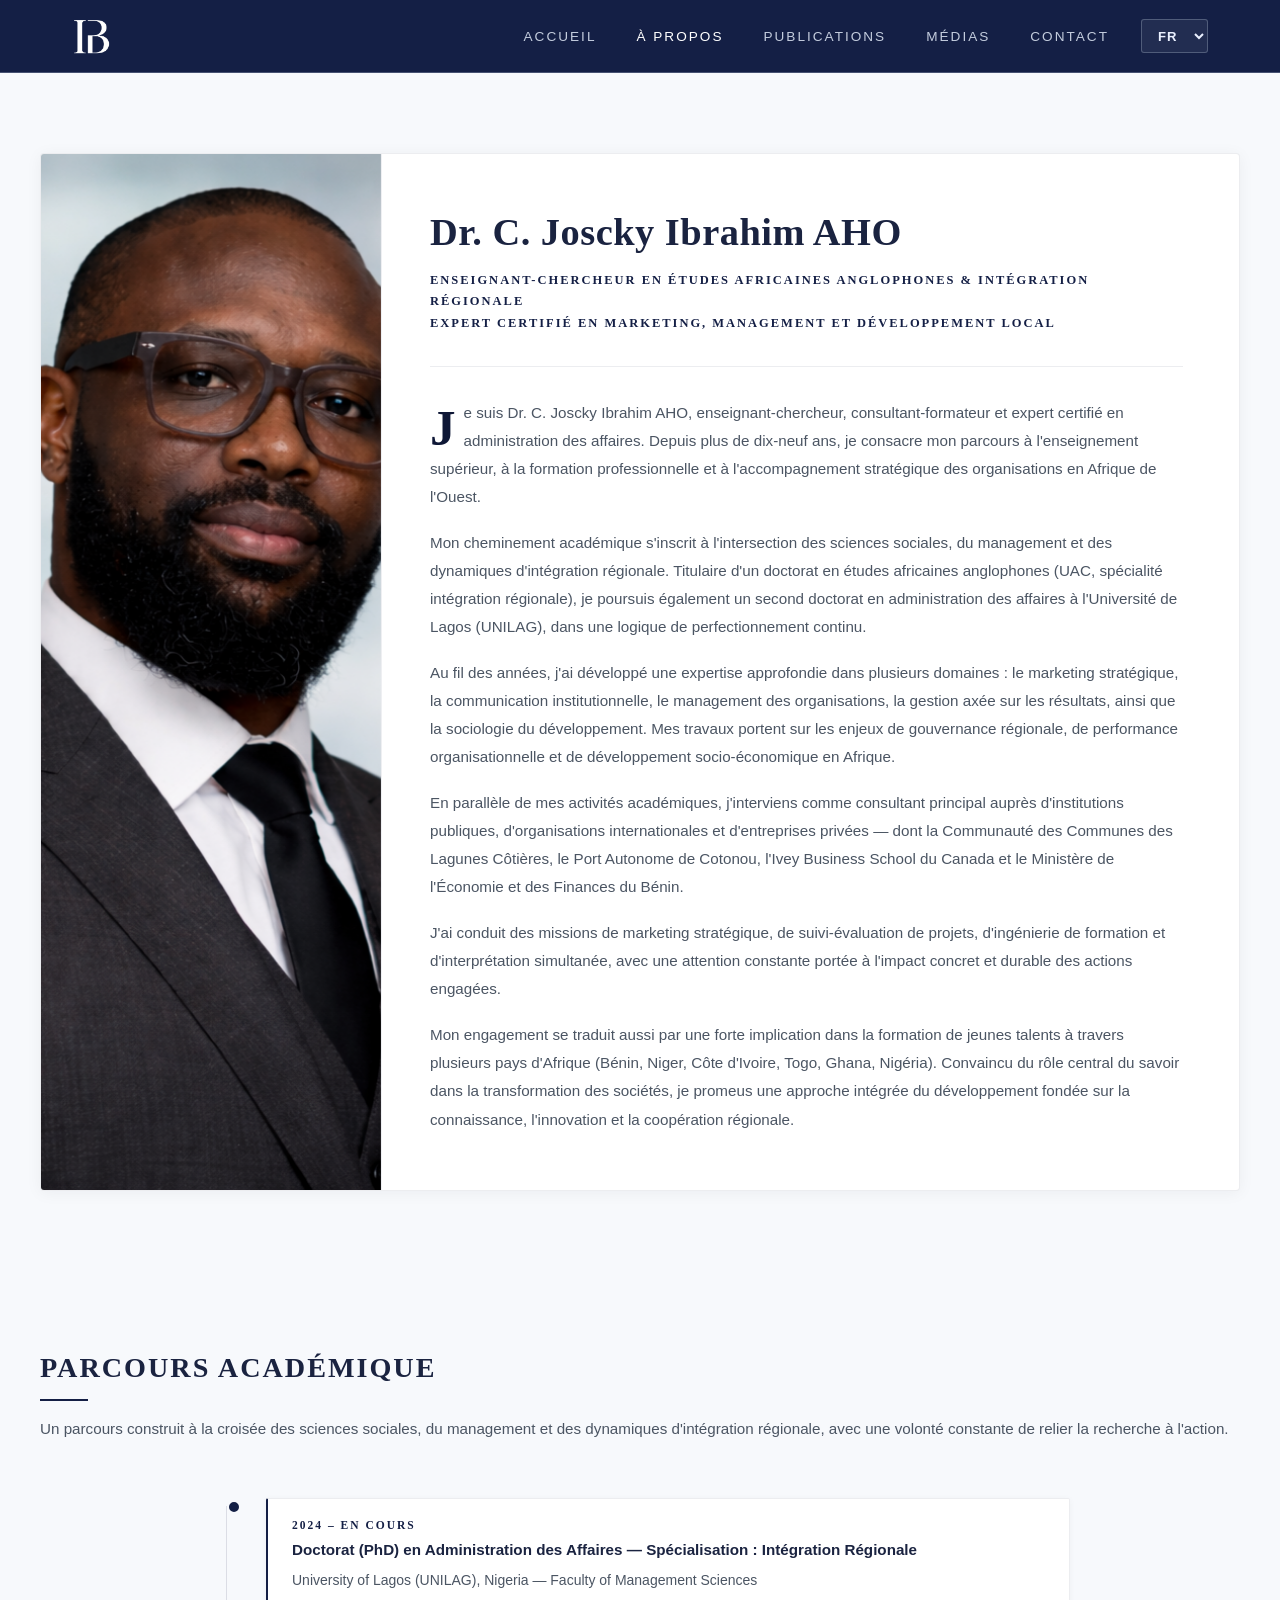
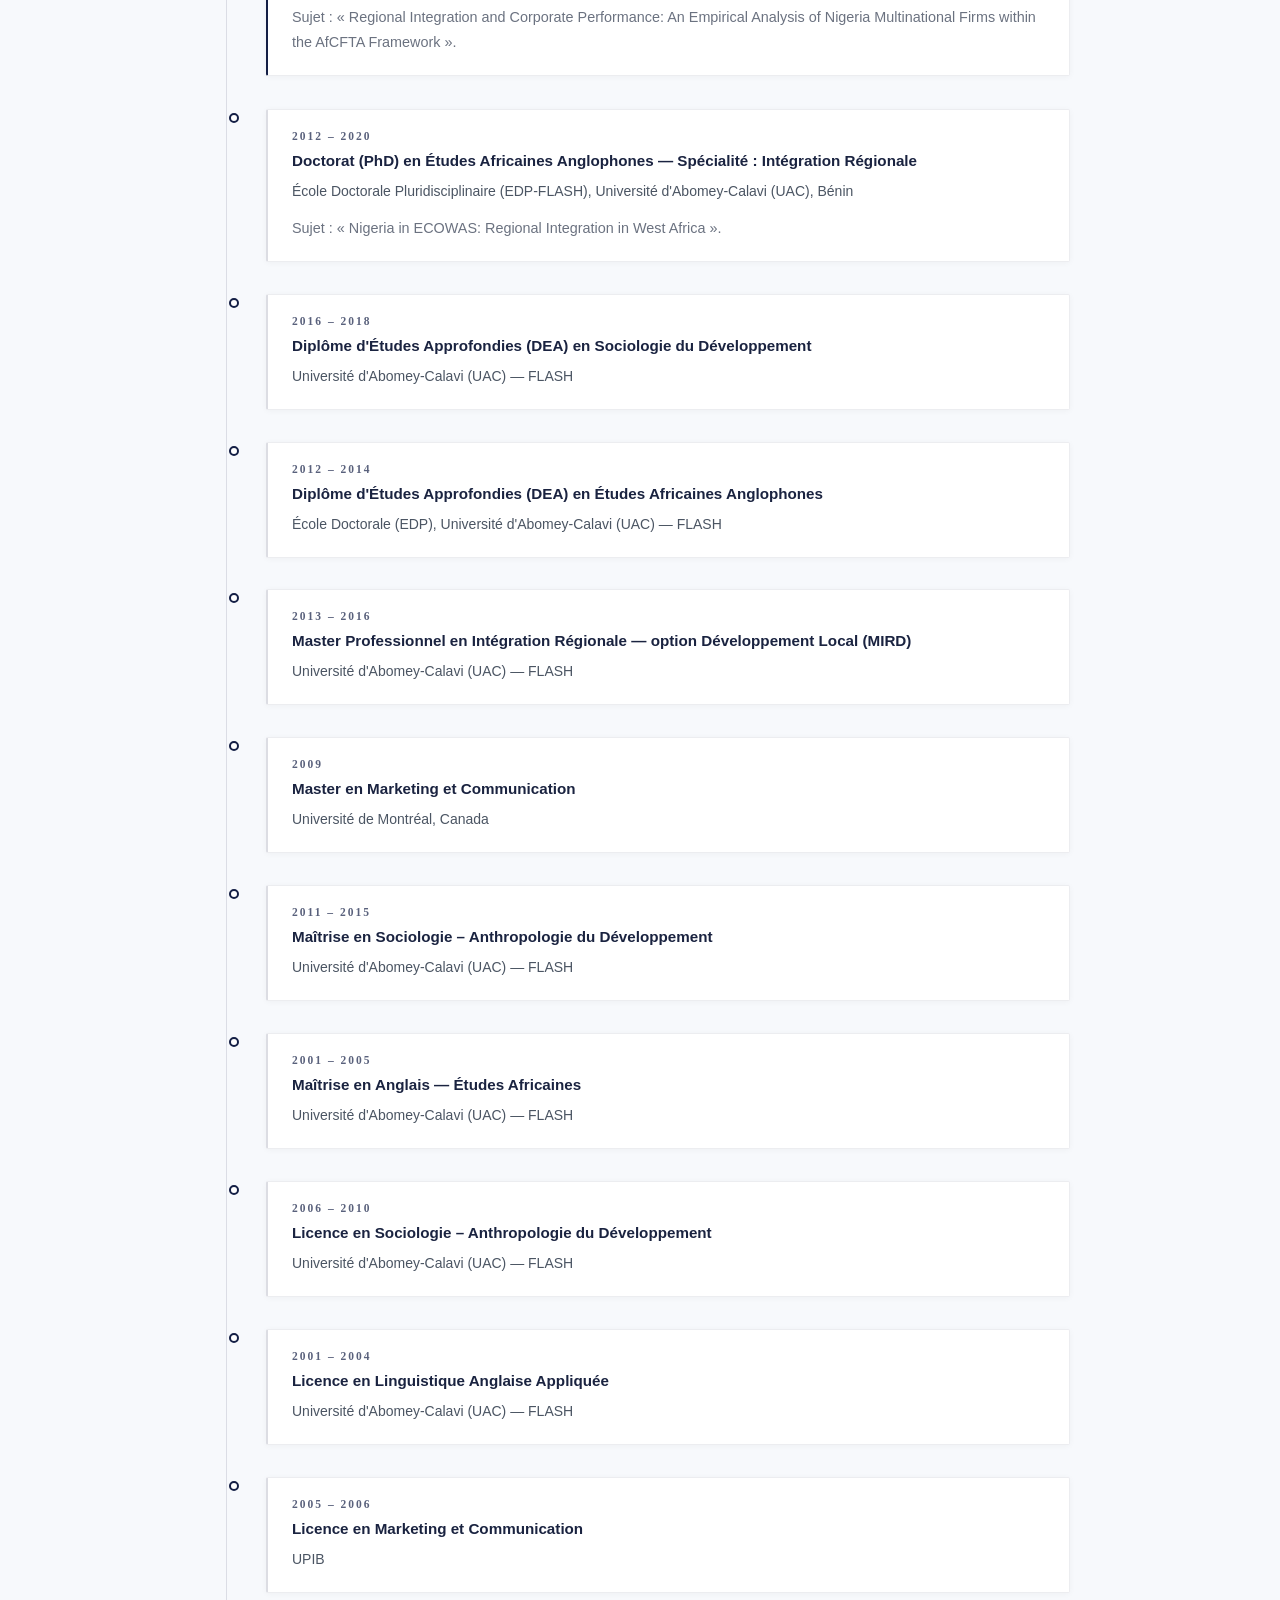
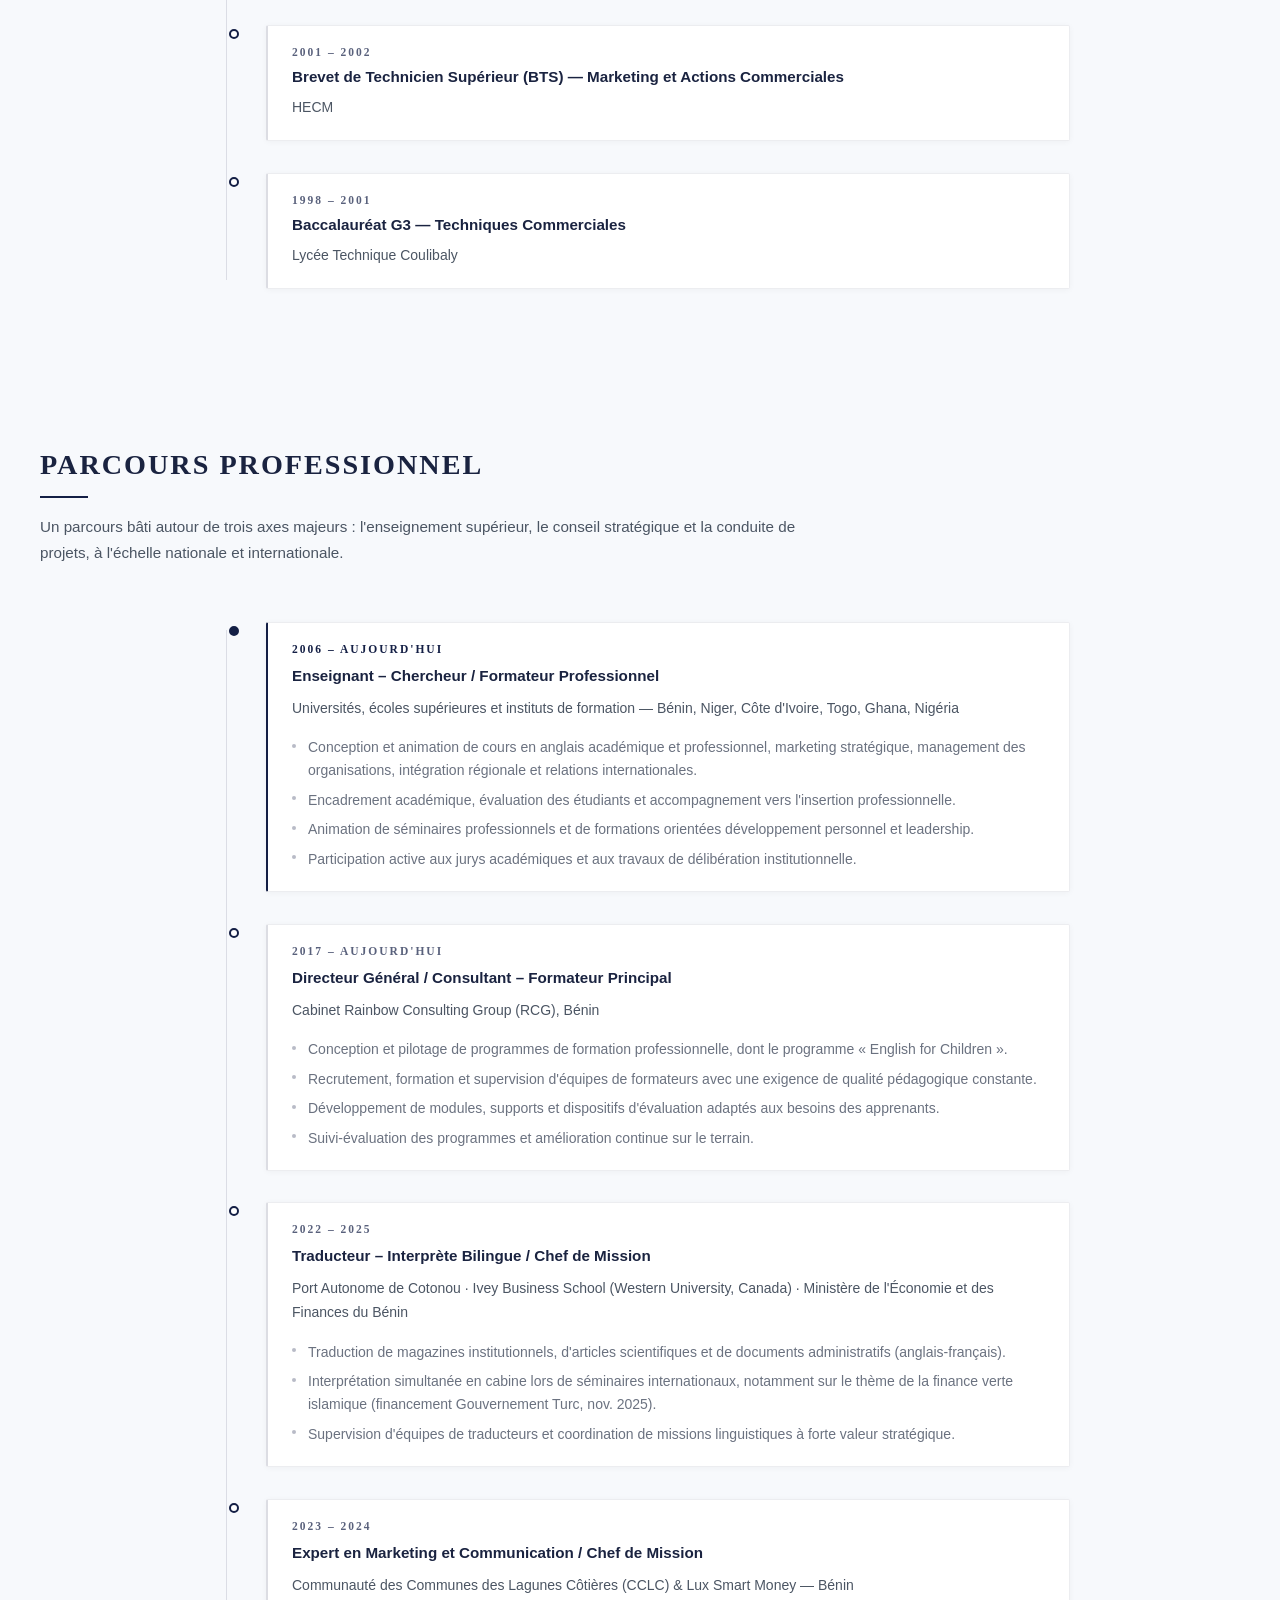
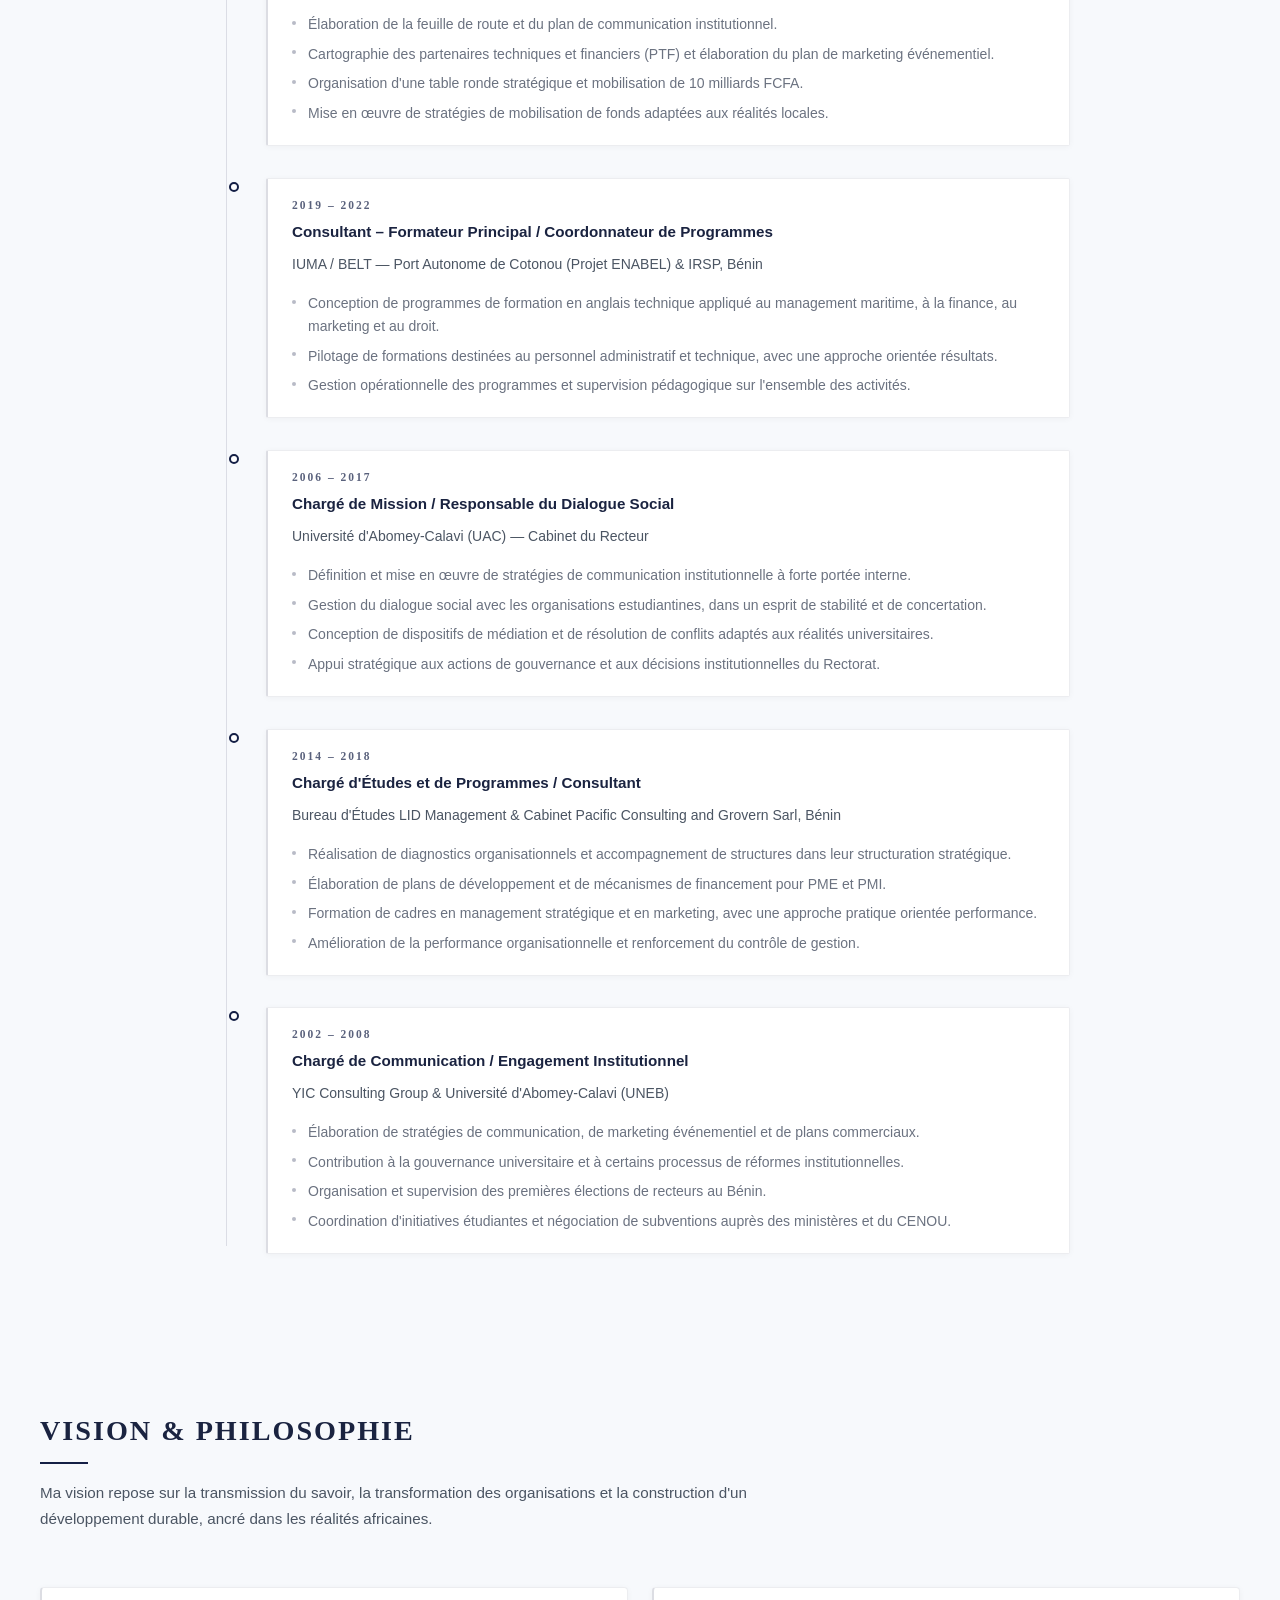
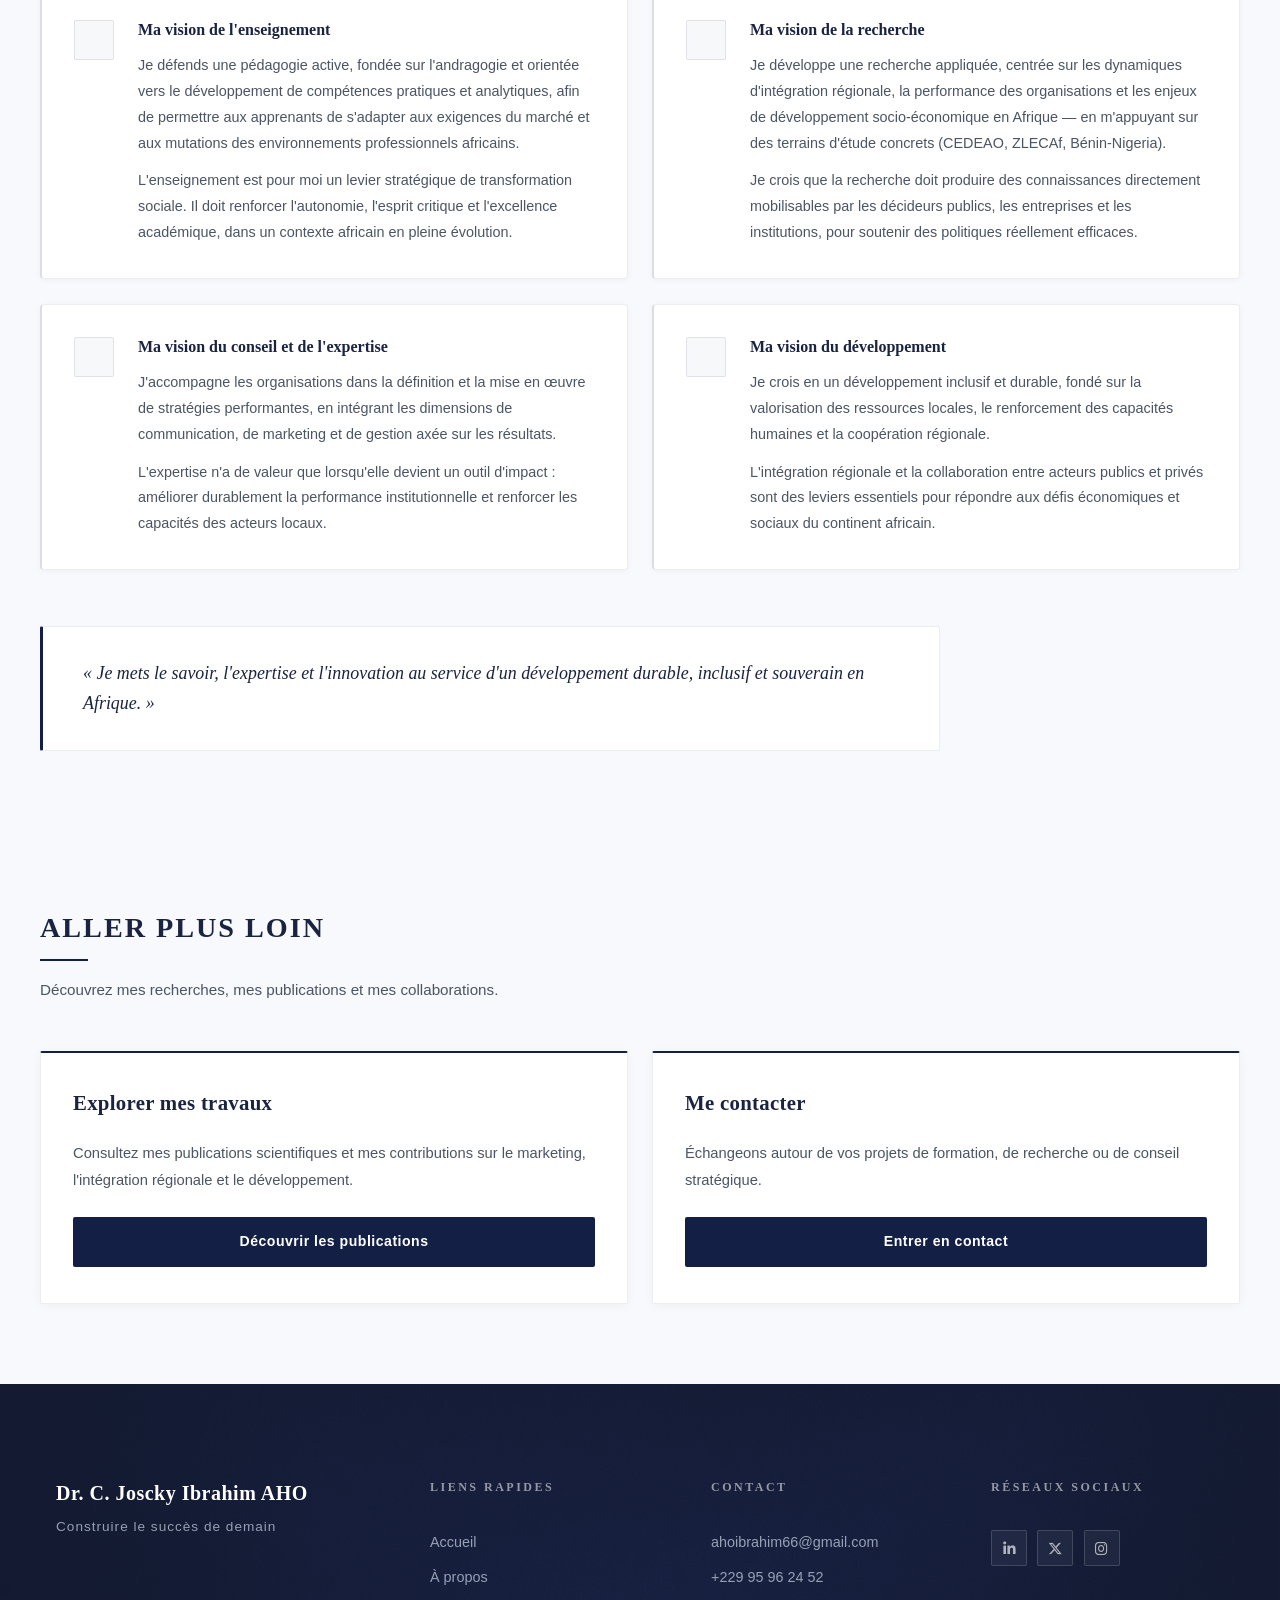
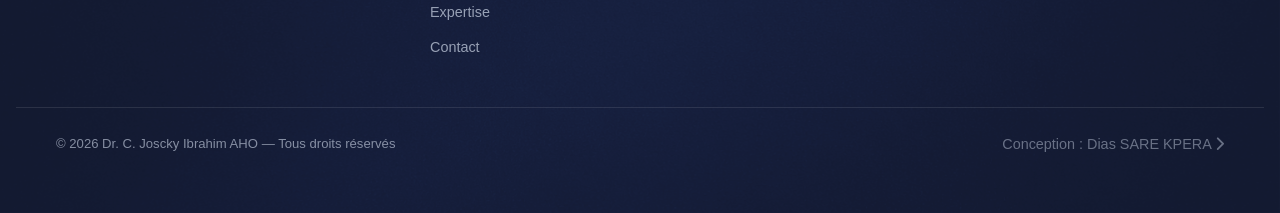
==== commit 62045221: "20-04-2026 1c" ====
--- a/pages/01-about.html
+++ b/pages/01-about.html
@@ -34,8 +34,7 @@
         <!-- =========================
             FAVICON
         ========================== -->
-        <link rel="icon" href="../assets/favicon/favicon.ico" type="image/x-icon">
-        <link rel="apple-touch-icon" href="../assets/favicon/apple-touch-icon.png">
+        <link rel="shortcut icon" href="/assets/03-images/favicon.ico" type="image/x-icon">
 
         <!-- =========================
             FONT AWESOME
@@ -52,18 +51,22 @@
             CSS PRINCIPAL
         ========================== -->
         <link rel="stylesheet" href="../css/02-about/main.css">
+
+        <!-- =========================
+            CSS ANIMATIONS
+        ========================== -->
+        <link rel="stylesheet" href="../css/02-about/animations.css">
     </head>
     <body id="top">
         <!-- =========================
-            HEADER + HERO SECTION
-            Page d'accueil - Site du Dr AHO KORRO Ibrahim
+            HEADER
         ========================= -->
         <header class="header">
             <div class="header__container container">
 
                 <div class="header__brand">
                     <a href="/index.html" class="header__logo" aria-label="Accueil du site">
-                        IB
+                        <img src="/assets/03-images/logo.png" alt="">
                     </a>
                 </div>
 
@@ -120,63 +123,63 @@
         <div class="hero__container">
 
             <!-- Image -->
-            <figure class="hero__image">
-            <img src="../assets/03-images/i.png" alt="Portrait de Dr. C. Joscky Ibrahim AHO" data-i18n="hero_img_alt">
+            <figure class="hero__image anim-hero-image">
+                <img src="../assets/03-images/i.png" alt="Portrait de Dr. C. Joscky Ibrahim AHO" data-i18n="hero_img_alt">
             </figure>
 
             <!-- Contenu texte -->
             <div class="hero__content">
-            <h1 id="hero-title" class="hero__title" data-i18n="hero_title">
-                Dr. C. Joscky Ibrahim AHO
-            </h1>
-
-            <h2 class="hero__subtitle" data-i18n="hero_subtitle">
-                Enseignant-Chercheur en études africaines anglophones<br>
-                Expert en marketing, management et développement local
-            </h2>
-
-            <p class="hero__text" data-i18n="hero_text_1">
-                Je suis Dr. C. Joscky Ibrahim AHO, enseignant-chercheur, consultant-formateur et expert
-                en administration des affaires. Depuis plus de dix-neuf années, je consacre mon parcours
-                à l'enseignement supérieur, à la formation professionnelle et à l'accompagnement stratégique
-                des organisations en Afrique de l'Ouest.
-            </p>
-
-            <p class="hero__text" data-i18n="hero_text_2">
-                Mon cheminement académique et professionnel s'inscrit à l'intersection des sciences sociales,
-                du management et des dynamiques d'intégration régionale. Titulaire d'un doctorat en études
-                africaines anglophones, avec une spécialisation en intégration régionale, je poursuis également
-                un second doctorat en administration des affaires, dans une logique de perfectionnement continu.
-            </p>
-
-            <p class="hero__text" data-i18n="hero_text_3">
-                Au fil des années, j'ai développé une expertise approfondie dans plusieurs domaines clés :
-                le marketing stratégique, la communication institutionnelle, le management des organisations,
-                ainsi que la gestion axée sur les résultats. Mes travaux et mes interventions portent notamment
-                sur les enjeux de développement socio-économique, la gouvernance des projets et la transformation
-                des organisations dans les contextes africains.
-            </p>
-
-            <p class="hero__text" data-i18n="hero_text_4">
-                En parallèle de mes activités académiques, j'interviens comme consultant principal auprès
-                d'institutions publiques, d'organisations internationales et d'entreprises privées. J'accompagne
-                la conception et la mise en œuvre de stratégies de développement, de communication et de mobilisation
-                des ressources, tout en contribuant au renforcement des capacités des acteurs institutionnels.
-            </p>
-
-            <p class="hero__text" data-i18n="hero_text_5">
-                J'ai également conduit des missions d'envergure en marketing stratégique, en suivi-évaluation de projets
-                et en ingénierie de formation, avec une attention constante portée à l'impact concret et durable
-                des actions engagées.
-            </p>
-
-            <p class="hero__text" data-i18n="hero_text_6">
-                Mon engagement se traduit aussi par une forte implication dans la formation des jeunes talents et le
-                développement des compétences, à travers l'animation de programmes académiques et professionnels dans
-                plusieurs pays d'Afrique. Convaincu du rôle central du savoir dans la transformation des sociétés,
-                je m'efforce de promouvoir une approche intégrée du développement, fondée sur la connaissance,
-                l'innovation et la coopération régionale.
-            </p>
+                <h1 id="hero-title" class="hero__title anim-fade-up" style="--anim-delay: 0.1s" data-i18n="hero_title">
+                    Dr. C. Joscky Ibrahim AHO
+                </h1>
+
+                <h2 class="hero__subtitle anim-fade-up" style="--anim-delay: 0.22s" data-i18n="hero_subtitle">
+                    Enseignant-Chercheur en études africaines anglophones &amp; Intégration régionale<br>
+                    Expert certifié en marketing, management et développement local
+                </h2>
+
+                <p class="hero__text anim-fade-up" style="--anim-delay: 0.34s" data-i18n="hero_text_1">
+                    Je suis Dr. C. Joscky Ibrahim AHO, enseignant-chercheur, consultant-formateur et expert
+                    en administration des affaires. Depuis plus de dix-neuf années, je consacre mon parcours
+                    à l'enseignement supérieur, à la formation professionnelle et à l'accompagnement stratégique
+                    des organisations en Afrique de l'Ouest.
+                </p>
+
+                <p class="hero__text anim-fade-up" style="--anim-delay: 0.44s" data-i18n="hero_text_2">
+                    Mon cheminement académique et professionnel s'inscrit à l'intersection des sciences sociales,
+                    du management et des dynamiques d'intégration régionale. Titulaire d'un doctorat en études
+                    africaines anglophones, avec une spécialisation en intégration régionale, je poursuis également
+                    un second doctorat en administration des affaires, dans une logique de perfectionnement continu.
+                </p>
+
+                <p class="hero__text anim-fade-up" style="--anim-delay: 0.54s" data-i18n="hero_text_3">
+                    Au fil des années, j'ai développé une expertise approfondie dans plusieurs domaines clés :
+                    le marketing stratégique, la communication institutionnelle, le management des organisations,
+                    ainsi que la gestion axée sur les résultats. Mes travaux et mes interventions portent notamment
+                    sur les enjeux de développement socio-économique, la gouvernance des projets et la transformation
+                    des organisations dans les contextes africains.
+                </p>
+
+                <p class="hero__text anim-fade-up" style="--anim-delay: 0.62s" data-i18n="hero_text_4">
+                    En parallèle de mes activités académiques, j'interviens comme consultant principal auprès
+                    d'institutions publiques, d'organisations internationales et d'entreprises privées. J'accompagne
+                    la conception et la mise en œuvre de stratégies de développement, de communication et de mobilisation
+                    des ressources, tout en contribuant au renforcement des capacités des acteurs institutionnels.
+                </p>
+
+                <p class="hero__text anim-fade-up" style="--anim-delay: 0.70s" data-i18n="hero_text_5">
+                    J'ai également conduit des missions d'envergure en marketing stratégique, en suivi-évaluation de projets
+                    et en ingénierie de formation, avec une attention constante portée à l'impact concret et durable
+                    des actions engagées.
+                </p>
+
+                <p class="hero__text anim-fade-up" style="--anim-delay: 0.78s" data-i18n="hero_text_6">
+                    Mon engagement se traduit aussi par une forte implication dans la formation des jeunes talents et le
+                    développement des compétences, à travers l'animation de programmes académiques et professionnels dans
+                    plusieurs pays d'Afrique. Convaincu du rôle central du savoir dans la transformation des sociétés,
+                    je m'efforce de promouvoir une approche intégrée du développement, fondée sur la connaissance,
+                    l'innovation et la coopération régionale.
+                </p>
             </div>
 
         </div>
@@ -184,26 +187,26 @@
 
 
         <!-- ========================================================= 
-        SECTION — ACADEMIC JOURNEY (Vertical timeline enrichie)
+        SECTION — ACADEMIC JOURNEY
         ========================================================= -->
         <section class="academic-journey" aria-labelledby="academic-journey-title">
         <div class="academic-journey__container">
 
             <header class="academic-journey__header">
-            <h2 id="academic-journey-title" class="academic-journey__title" data-i18n="academic_section_title">
-                Parcours Académique
-            </h2>
-            <p class="academic-journey__subtitle" data-i18n="academic_section_subtitle">
-                Mon parcours académique s'est construit à la croisée des sciences sociales,
-                du management et des dynamiques d'intégration régionale, avec une volonté constante
-                de relier la recherche à l'action.
-            </p>
+                <h2 id="academic-journey-title" class="academic-journey__title anim-reveal" data-anim="fade-up" data-i18n="academic_section_title">
+                    Parcours Académique
+                </h2>
+                <p class="academic-journey__subtitle anim-reveal" data-anim="fade-up" data-anim-delay="0.1" data-i18n="academic_section_subtitle">
+                    Mon parcours académique s'est construit à la croisée des sciences sociales,
+                    du management et des dynamiques d'intégration régionale, avec une volonté constante
+                    de relier la recherche à l'action.
+                </p>
             </header>
 
             <div class="timeline" role="list">
 
             <!-- PhD en cours -->
-            <article class="timeline__item" role="listitem">
+            <article class="timeline__item anim-reveal" data-anim="fade-left" data-anim-delay="0.05" role="listitem">
                 <div class="timeline__marker">
                 <span class="timeline__dot"></span>
                 </div>
@@ -213,18 +216,16 @@
                     Doctorat (PhD) en Administration des Affaires — Intégration Régionale
                 </p>
                 <p class="timeline__institution" data-i18n="academic_phd1_institution">
-                    University of Lagos (UNILAG), Nigeria
+                    University of Lagos (UNILAG), Nigeria — Faculty of Management Sciences
                 </p>
                 <p class="timeline__description" data-i18n="academic_phd1_description">
-                    Je poursuis actuellement des travaux de recherche centrés sur l'intégration régionale
-                    et la performance des entreprises multinationales dans le cadre de la Zone de Libre-Échange
-                    Continentale Africaine (ZLECAf).
+                    Sujet : « Regional Integration and Corporate Performance: An Empirical Analysis of Nigeria Multinational Firms within the AfCFTA Framework ».
                 </p>
                 </div>
             </article>
 
             <!-- PhD -->
-            <article class="timeline__item" role="listitem">
+            <article class="timeline__item anim-reveal" data-anim="fade-left" data-anim-delay="0.08" role="listitem">
                 <div class="timeline__marker">
                 <span class="timeline__dot"></span>
                 </div>
@@ -234,17 +235,16 @@
                     Doctorat (PhD) en Études Africaines Anglophones — Intégration Régionale
                 </p>
                 <p class="timeline__institution" data-i18n="academic_phd2_institution">
-                    Université d'Abomey-Calavi (UAC), Bénin
+                    École Doctorale Pluridisciplinaire (EDP-FLASH), Université d'Abomey-Calavi (UAC), Bénin
                 </p>
                 <p class="timeline__description" data-i18n="academic_phd2_description">
-                    Mes recherches ont porté sur le rôle du Nigeria au sein de la CEDEAO et sur les dynamiques
-                    d'intégration régionale en Afrique de l'Ouest.
+                    Sujet : « Nigeria in ECOWAS: Regional Integration in West Africa ».
                 </p>
                 </div>
             </article>
 
             <!-- DEA -->
-            <article class="timeline__item" role="listitem">
+            <article class="timeline__item anim-reveal" data-anim="fade-left" data-anim-delay="0.08" role="listitem">
                 <div class="timeline__marker">
                 <span class="timeline__dot"></span>
                 </div>
@@ -254,12 +254,12 @@
                     Diplôme d'Études Approfondies (DEA) en Sociologie du Développement
                 </p>
                 <p class="timeline__institution" data-i18n="academic_dea1_institution">
-                    Université d'Abomey-Calavi (UAC)
-                </p>
-                </div>
-            </article>
-
-            <article class="timeline__item" role="listitem">
+                    Université d'Abomey-Calavi (UAC) — FLASH
+                </p>
+                </div>
+            </article>
+
+            <article class="timeline__item anim-reveal" data-anim="fade-left" data-anim-delay="0.08" role="listitem">
                 <div class="timeline__marker">
                 <span class="timeline__dot"></span>
                 </div>
@@ -275,14 +275,14 @@
             </article>
 
             <!-- Masters -->
-            <article class="timeline__item" role="listitem">
+            <article class="timeline__item anim-reveal" data-anim="fade-left" data-anim-delay="0.08" role="listitem">
                 <div class="timeline__marker">
                 <span class="timeline__dot"></span>
                 </div>
                 <div class="timeline__content">
                 <h3 class="timeline__year" data-i18n="academic_master1_year">2013 – 2016</h3>
                 <p class="timeline__degree" data-i18n="academic_master1_degree">
-                    Master Professionnel en Intégration Régionale — Développement Local
+                    Master Professionnel en Intégration Régionale — option Développement Local (MIRD)
                 </p>
                 <p class="timeline__institution" data-i18n="academic_master1_institution">
                     Université d'Abomey-Calavi (UAC)
@@ -290,7 +290,7 @@
                 </div>
             </article>
 
-            <article class="timeline__item" role="listitem">
+            <article class="timeline__item anim-reveal" data-anim="fade-left" data-anim-delay="0.08" role="listitem">
                 <div class="timeline__marker">
                 <span class="timeline__dot"></span>
                 </div>
@@ -306,7 +306,7 @@
             </article>
 
             <!-- Maîtrises -->
-            <article class="timeline__item" role="listitem">
+            <article class="timeline__item anim-reveal" data-anim="fade-left" data-anim-delay="0.08" role="listitem">
                 <div class="timeline__marker">
                 <span class="timeline__dot"></span>
                 </div>
@@ -321,7 +321,7 @@
                 </div>
             </article>
 
-            <article class="timeline__item" role="listitem">
+            <article class="timeline__item anim-reveal" data-anim="fade-left" data-anim-delay="0.08" role="listitem">
                 <div class="timeline__marker">
                 <span class="timeline__dot"></span>
                 </div>
@@ -337,7 +337,7 @@
             </article>
 
             <!-- Licences -->
-            <article class="timeline__item" role="listitem">
+            <article class="timeline__item anim-reveal" data-anim="fade-left" data-anim-delay="0.08" role="listitem">
                 <div class="timeline__marker">
                 <span class="timeline__dot"></span>
                 </div>
@@ -352,7 +352,7 @@
                 </div>
             </article>
 
-            <article class="timeline__item" role="listitem">
+            <article class="timeline__item anim-reveal" data-anim="fade-left" data-anim-delay="0.08" role="listitem">
                 <div class="timeline__marker">
                 <span class="timeline__dot"></span>
                 </div>
@@ -367,7 +367,7 @@
                 </div>
             </article>
 
-            <article class="timeline__item" role="listitem">
+            <article class="timeline__item anim-reveal" data-anim="fade-left" data-anim-delay="0.08" role="listitem">
                 <div class="timeline__marker">
                 <span class="timeline__dot"></span>
                 </div>
@@ -383,7 +383,7 @@
             </article>
 
             <!-- Diplômes initiaux -->
-            <article class="timeline__item" role="listitem">
+            <article class="timeline__item anim-reveal" data-anim="fade-left" data-anim-delay="0.08" role="listitem">
                 <div class="timeline__marker">
                 <span class="timeline__dot"></span>
                 </div>
@@ -398,7 +398,7 @@
                 </div>
             </article>
 
-            <article class="timeline__item" role="listitem">
+            <article class="timeline__item anim-reveal" data-anim="fade-left" data-anim-delay="0.08" role="listitem">
                 <div class="timeline__marker">
                 <span class="timeline__dot"></span>
                 </div>
@@ -419,25 +419,25 @@
 
 
         <!-- ========================================================= 
-        SECTION — PROFESSIONAL JOURNEY (Version enrichie & structurée)
+        SECTION — PROFESSIONAL JOURNEY
         ========================================================= -->
         <section class="professional-journey" aria-labelledby="professional-journey-title">
         <div class="professional-journey__container">
 
             <header class="professional-journey__header">
-            <h2 id="professional-journey-title" class="professional-journey__title" data-i18n="professional_section_title">
-                Parcours Professionnel
-            </h2>
-            <p class="professional-journey__subtitle" data-i18n="professional_section_subtitle">
-                Mon parcours professionnel s'est construit autour de trois axes majeurs : l'enseignement,
-                le conseil stratégique et la conduite de projets, à l'échelle nationale et internationale.
-            </p>
+                <h2 id="professional-journey-title" class="professional-journey__title anim-reveal" data-anim="fade-up" data-i18n="professional_section_title">
+                    Parcours Professionnel
+                </h2>
+                <p class="professional-journey__subtitle anim-reveal" data-anim="fade-up" data-anim-delay="0.1" data-i18n="professional_section_subtitle">
+                    Mon parcours professionnel s'est construit autour de trois axes majeurs : l'enseignement,
+                    le conseil stratégique et la conduite de projets, à l'échelle nationale et internationale.
+                </p>
             </header>
 
             <div class="timeline" role="list">
 
             <!-- Enseignement -->
-            <article class="timeline__item" role="listitem">
+            <article class="timeline__item anim-reveal" data-anim="fade-right" data-anim-delay="0.05" role="listitem">
                 <div class="timeline__marker">
                 <span class="timeline__dot"></span>
                 </div>
@@ -459,14 +459,14 @@
             </article>
 
             <!-- Consultant principal -->
-            <article class="timeline__item" role="listitem">
+            <article class="timeline__item anim-reveal" data-anim="fade-right" data-anim-delay="0.08" role="listitem">
                 <div class="timeline__marker">
                 <span class="timeline__dot"></span>
                 </div>
                 <div class="timeline__content">
                 <h3 class="timeline__year" data-i18n="professional_rcg_year">2017 – Aujourd'hui</h3>
                 <p class="timeline__degree" data-i18n="professional_rcg_degree">
-                    Consultant – Formateur Principal / Coordonnateur de Programmes
+                    Directeur Général / Consultant – Formateur Principal
                 </p>
                 <p class="timeline__institution" data-i18n="professional_rcg_institution">
                     Rainbow Consulting Group (RCG) et divers programmes de formation
@@ -481,7 +481,7 @@
             </article>
 
             <!-- Missions internationales / traduction -->
-            <article class="timeline__item" role="listitem">
+            <article class="timeline__item anim-reveal" data-anim="fade-right" data-anim-delay="0.08" role="listitem">
                 <div class="timeline__marker">
                 <span class="timeline__dot"></span>
                 </div>
@@ -491,7 +491,7 @@
                     Traducteur – Interprète / Chef de Mission
                 </p>
                 <p class="timeline__institution" data-i18n="professional_translation_institution">
-                    Port Autonome de Cotonou, Ivey Business School (Canada), Ministère de l'Économie et des Finances (Bénin)
+                    Port Autonome de Cotonou · Ivey Business School (Western University, Canada) · Ministère de l'Économie et des Finances du Bénin
                 </p>
                 <ul class="timeline__list">
                     <li data-i18n="professional_translation_li1">J'assure la traduction de documents institutionnels, administratifs et scientifiques dans des contextes exigeants.</li>
@@ -502,7 +502,7 @@
             </article>
 
             <!-- Expert marketing -->
-            <article class="timeline__item" role="listitem">
+            <article class="timeline__item anim-reveal" data-anim="fade-right" data-anim-delay="0.08" role="listitem">
                 <div class="timeline__marker">
                 <span class="timeline__dot"></span>
                 </div>
@@ -524,7 +524,7 @@
             </article>
 
             <!-- Programmes spécifiques -->
-            <article class="timeline__item" role="listitem">
+            <article class="timeline__item anim-reveal" data-anim="fade-right" data-anim-delay="0.08" role="listitem">
                 <div class="timeline__marker">
                 <span class="timeline__dot"></span>
                 </div>
@@ -545,7 +545,7 @@
             </article>
 
             <!-- Chargé de mission UAC -->
-            <article class="timeline__item" role="listitem">
+            <article class="timeline__item anim-reveal" data-anim="fade-right" data-anim-delay="0.08" role="listitem">
                 <div class="timeline__marker">
                 <span class="timeline__dot"></span>
                 </div>
@@ -567,7 +567,7 @@
             </article>
 
             <!-- Conseil et études -->
-            <article class="timeline__item" role="listitem">
+            <article class="timeline__item anim-reveal" data-anim="fade-right" data-anim-delay="0.08" role="listitem">
                 <div class="timeline__marker">
                 <span class="timeline__dot"></span>
                 </div>
@@ -589,7 +589,7 @@
             </article>
 
             <!-- Début carrière -->
-            <article class="timeline__item" role="listitem">
+            <article class="timeline__item anim-reveal" data-anim="fade-right" data-anim-delay="0.08" role="listitem">
                 <div class="timeline__marker">
                 <span class="timeline__dot"></span>
                 </div>
@@ -616,25 +616,25 @@
 
 
         <!-- ========================================================= 
-        SECTION — PHILOSOPHICAL VISION (Version enrichie & institutionnelle)
+        SECTION — PHILOSOPHICAL VISION
         ========================================================= -->
         <section class="philosophical-vision" aria-labelledby="vision-title">
         <div class="philosophical-vision__container">
 
             <header class="philosophical-vision__header">
-            <h2 id="vision-title" class="philosophical-vision__title" data-i18n="vision_section_title">
-                Vision &amp; Philosophie
-            </h2>
-            <p class="philosophical-vision__subtitle" data-i18n="vision_section_subtitle">
-                Ma vision repose sur la transmission du savoir, la transformation des organisations
-                et la construction d'un développement durable, ancré dans les réalités africaines.
-            </p>
+                <h2 id="vision-title" class="philosophical-vision__title anim-reveal" data-anim="fade-up" data-i18n="vision_section_title">
+                    Vision &amp; Philosophie
+                </h2>
+                <p class="philosophical-vision__subtitle anim-reveal" data-anim="fade-up" data-anim-delay="0.1" data-i18n="vision_section_subtitle">
+                    Ma vision repose sur la transmission du savoir, la transformation des organisations
+                    et la construction d'un développement durable, ancré dans les réalités africaines.
+                </p>
             </header>
 
             <div class="philosophical-vision__grid" role="list">
 
             <!-- Enseignement -->
-            <article class="vision-card" role="listitem">
+            <article class="vision-card anim-reveal" data-anim="fade-up" data-anim-delay="0.05" role="listitem">
                 <div class="vision-card__icon">
                 <img src="assets/icons/teaching.svg" alt="">
                 </div>
@@ -654,7 +654,7 @@
             </article>
 
             <!-- Recherche -->
-            <article class="vision-card" role="listitem">
+            <article class="vision-card anim-reveal" data-anim="fade-up" data-anim-delay="0.15" role="listitem">
                 <div class="vision-card__icon">
                 <img src="assets/icons/research.svg" alt="">
                 </div>
@@ -673,7 +673,7 @@
             </article>
 
             <!-- Conseil & expertise -->
-            <article class="vision-card" role="listitem">
+            <article class="vision-card anim-reveal" data-anim="fade-up" data-anim-delay="0.25" role="listitem">
                 <div class="vision-card__icon">
                 <img src="assets/icons/consulting.svg" alt="">
                 </div>
@@ -691,7 +691,7 @@
             </article>
 
             <!-- Développement -->
-            <article class="vision-card" role="listitem">
+            <article class="vision-card anim-reveal" data-anim="fade-up" data-anim-delay="0.35" role="listitem">
                 <div class="vision-card__icon">
                 <img src="assets/icons/development.svg" alt="">
                 </div>
@@ -710,11 +710,11 @@
 
             </div>
 
-            <footer class="philosophical-vision__quote">
-            <p class="philosophical-vision__quote-text" data-i18n="vision_quote">
-                « Je mets le savoir, l'expertise et l'innovation au service d'un développement durable,
-                inclusif et souverain en Afrique. »
-            </p>
+            <footer class="philosophical-vision__quote anim-reveal" data-anim="fade-up" data-anim-delay="0.1">
+                <p class="philosophical-vision__quote-text" data-i18n="vision_quote">
+                    « Je mets le savoir, l'expertise et l'innovation au service d'un développement durable,
+                    inclusif et souverain en Afrique. »
+                </p>
             </footer>
 
         </div>
@@ -728,15 +728,15 @@
         <div class="final-cta__container">
 
             <header class="final-cta__header">
-            <h2 id="cta-title" class="final-cta__title" data-i18n="cta_section_title">Aller plus loin</h2>
-            <p class="final-cta__subtitle" data-i18n="cta_section_subtitle">
-                Découvrez mes recherches, mes publications et mes collaborations.
-            </p>
+                <h2 id="cta-title" class="final-cta__title anim-reveal" data-anim="fade-up" data-i18n="cta_section_title">Aller plus loin</h2>
+                <p class="final-cta__subtitle anim-reveal" data-anim="fade-up" data-anim-delay="0.1" data-i18n="cta_section_subtitle">
+                    Découvrez mes recherches, mes publications et mes collaborations.
+                </p>
             </header>
 
             <div class="final-cta__cards">
 
-            <article class="cta-card">
+            <article class="cta-card anim-reveal" data-anim="fade-up" data-anim-delay="0.1">
                 <h3 class="cta-card__title" data-i18n="cta_publications_title">Explorer mes travaux</h3>
                 <p class="cta-card__text" data-i18n="cta_publications_text">
                 Consultez mes publications scientifiques et mes contributions sur le marketing,
@@ -745,7 +745,7 @@
                 <a href="#" class="cta-card__button" data-i18n="cta_publications_button">Découvrir les publications</a>
             </article>
 
-            <article class="cta-card">
+            <article class="cta-card anim-reveal" data-anim="fade-up" data-anim-delay="0.2">
                 <h3 class="cta-card__title" data-i18n="cta_contact_title">Me contacter</h3>
                 <p class="cta-card__text" data-i18n="cta_contact_text">
                 Échangeons autour de vos projets de formation, de recherche ou de conseil stratégique.
@@ -766,13 +766,13 @@
         <div class="footer__container">
 
             <!-- Branding / Identity -->
-            <div class="footer__brand">
+            <div class="footer__brand anim-reveal" data-anim="fade-up" data-anim-delay="0.05">
             <h2 class="footer__name" data-i18n="footer_name">Dr. C. Joscky Ibrahim AHO</h2>
             <p class="footer__tagline" data-i18n="footer_tagline">Construire le succès de demain</p>
             </div>
 
             <!-- Quick Links -->
-            <nav class="footer__nav" aria-labelledby="footer-nav-title">
+            <nav class="footer__nav anim-reveal" data-anim="fade-up" data-anim-delay="0.1" aria-labelledby="footer-nav-title">
             <h2 id="footer-nav-title" class="footer__title" data-i18n="footer_nav_title">Liens rapides</h2>
             <ul class="footer__list">
                 <li class="footer__item">
@@ -791,24 +791,24 @@
             </nav>
 
             <!-- Contact -->
-            <address class="footer__contact" aria-labelledby="footer-contact-title">
+            <address class="footer__contact anim-reveal" data-anim="fade-up" data-anim-delay="0.15" aria-labelledby="footer-contact-title">
             <h2 id="footer-contact-title" class="footer__title" data-i18n="footer_contact_title">Contact</h2>
             <ul class="footer__list">
                 <li class="footer__item">
-                <a href="mailto:contact@email.com" class="footer__link">
-                    contact@email.com
+                <a href="mailto:ahoibrahim66@gmail.com" class="footer__link">
+                    ahoibrahim66@gmail.com
                 </a>
                 </li>
                 <li class="footer__item">
-                <a href="tel:+33612345678" class="footer__link">
-                    +33 6 12 34 56 78
+                <a href="tel:+22995962452" class="footer__link">
+                    +229 95 96 24 52
                 </a>
                 </li>
             </ul>
             </address>
 
             <!-- Social Links -->
-            <div class="footer__social" aria-labelledby="footer-social-title">
+            <div class="footer__social anim-reveal" data-anim="fade-up" data-anim-delay="0.2" aria-labelledby="footer-social-title">
             <h2 id="footer-social-title" class="footer__title" data-i18n="footer_social_title">Réseaux sociaux</h2>
 
             <ul class="footer__social-list">
@@ -867,8 +867,6 @@
         <script src="/js/global/backtop.js"></script>
         <script src="/js/global/menu.js"></script>
         <script src="/js/02-about/i18n.js"></script>
+        <script src="/js/02-about/animations.js"></script>
     </body>
-</html>
-
-
-
+</html>
--- a/css/02-about/animations.css
+++ b/css/02-about/animations.css
@@ -0,0 +1,193 @@
+/* =============================================================
+   animations.css — Animations professionnelles & discrètes
+   Page : About — Site Dr. C. Joscky Ibrahim AHO
+   ============================================================= */
+
+
+/* ─────────────────────────────────────────────
+   1. PRÉFÉRENCE ACCESSIBILITÉ
+   ───────────────────────────────────────────── */
+@media (prefers-reduced-motion: reduce) {
+  *,
+  *::before,
+  *::after {
+    animation-duration: 0.01ms !important;
+    animation-iteration-count: 1 !important;
+    transition-duration: 0.01ms !important;
+  }
+}
+
+
+/* ─────────────────────────────────────────────
+   2. ÉTAT INITIAL — éléments cachés avant révélation
+   ───────────────────────────────────────────── */
+.anim-reveal {
+  opacity: 0;
+  transition:
+    opacity 0.65s cubic-bezier(0.22, 0.61, 0.36, 1),
+    transform 0.65s cubic-bezier(0.22, 0.61, 0.36, 1);
+  transition-delay: var(--anim-delay, 0s);
+  will-change: opacity, transform;
+}
+
+.anim-reveal[data-anim="fade-up"]    { transform: translateY(30px); }
+.anim-reveal[data-anim="fade-left"]  { transform: translateX(-30px); }
+.anim-reveal[data-anim="fade-right"] { transform: translateX(30px); }
+.anim-reveal[data-anim="fade-in"]    { transform: none; }
+
+.anim-reveal.is-visible {
+  opacity: 1;
+  transform: translate(0, 0);
+}
+
+
+/* ─────────────────────────────────────────────
+   3. HERO — animation au chargement immédiat
+   ───────────────────────────────────────────── */
+
+/* Image portrait */
+.anim-hero-image {
+  animation: heroPortraitIn 0.9s cubic-bezier(0.22, 0.61, 0.36, 1) both;
+}
+
+@keyframes heroPortraitIn {
+  from {
+    opacity: 0;
+    transform: translateX(-28px) scale(0.97);
+  }
+  to {
+    opacity: 1;
+    transform: translateX(0) scale(1);
+  }
+}
+
+/* Textes hero en cascade */
+.anim-fade-up {
+  animation: fadeUpHero 0.72s cubic-bezier(0.22, 0.61, 0.36, 1) both;
+  animation-delay: var(--anim-delay, 0s);
+}
+
+@keyframes fadeUpHero {
+  from {
+    opacity: 0;
+    transform: translateY(20px);
+  }
+  to {
+    opacity: 1;
+    transform: translateY(0);
+  }
+}
+
+
+/* ─────────────────────────────────────────────
+   4. TIMELINE — dot d'entrée animé
+   ───────────────────────────────────────────── */
+
+/* Le dot de la timeline apparaît avec un scale après révélation de l'item */
+.timeline__item .timeline__dot {
+  transform: scale(0);
+  transition: transform 0.4s cubic-bezier(0.34, 1.56, 0.64, 1);
+  transition-delay: 0.3s;
+}
+
+.timeline__item.is-visible .timeline__dot {
+  transform: scale(1);
+}
+
+/* Ligne de connexion entre dots : dessin progressif */
+.timeline__item {
+  --line-progress: 0%;
+}
+
+.timeline__item.is-visible {
+  --line-progress: 100%;
+}
+
+
+/* ─────────────────────────────────────────────
+   5. VISION CARDS — hover premium
+   ───────────────────────────────────────────── */
+.vision-card {
+  transition: transform 0.3s ease, box-shadow 0.3s ease;
+}
+
+.vision-card:hover {
+  transform: translateY(-5px);
+  box-shadow: 0 14px 36px rgba(0, 0, 0, 0.09);
+}
+
+/* Icône vision card : légère rotation au hover */
+.vision-card__icon {
+  transition: transform 0.35s cubic-bezier(0.34, 1.56, 0.64, 1);
+}
+
+.vision-card:hover .vision-card__icon {
+  transform: rotate(-4deg) scale(1.08);
+}
+
+
+/* ─────────────────────────────────────────────
+   6. CTA CARDS — hover & bouton
+   ───────────────────────────────────────────── */
+.cta-card {
+  transition: transform 0.3s ease, box-shadow 0.3s ease;
+}
+
+.cta-card:hover {
+  transform: translateY(-4px);
+  box-shadow: 0 12px 30px rgba(0, 0, 0, 0.1);
+}
+
+.cta-card__button {
+  transition: transform 0.25s ease, box-shadow 0.25s ease, opacity 0.2s ease;
+}
+
+.cta-card__button:hover {
+  transform: translateY(-2px);
+  box-shadow: 0 6px 18px rgba(0, 0, 0, 0.15);
+  opacity: 0.88;
+}
+
+
+/* ─────────────────────────────────────────────
+   7. CITATION FINALE — légère pulsation subtile
+   ───────────────────────────────────────────── */
+.philosophical-vision__quote.is-visible .philosophical-vision__quote-text {
+  animation: quoteBreath 6s ease-in-out infinite;
+  animation-delay: 0.8s;
+}
+
+@keyframes quoteBreath {
+  0%, 100% { opacity: 1; }
+  50%       { opacity: 0.82; }
+}
+
+
+/* ─────────────────────────────────────────────
+   8. MICRO-INTERACTIONS PARTAGÉES
+   ───────────────────────────────────────────── */
+
+/* Navigation */
+.header__nav-link {
+  transition: opacity 0.2s ease;
+}
+.header__nav-link:hover {
+  opacity: 0.7;
+}
+
+/* Footer links */
+.footer__link {
+  transition: opacity 0.2s ease;
+}
+.footer__link:hover {
+  opacity: 0.7;
+}
+
+/* Liens sociaux footer */
+.footer__social-link {
+  transition: transform 0.25s ease, opacity 0.25s ease;
+}
+.footer__social-link:hover {
+  transform: translateY(-3px);
+  opacity: 0.75;
+}
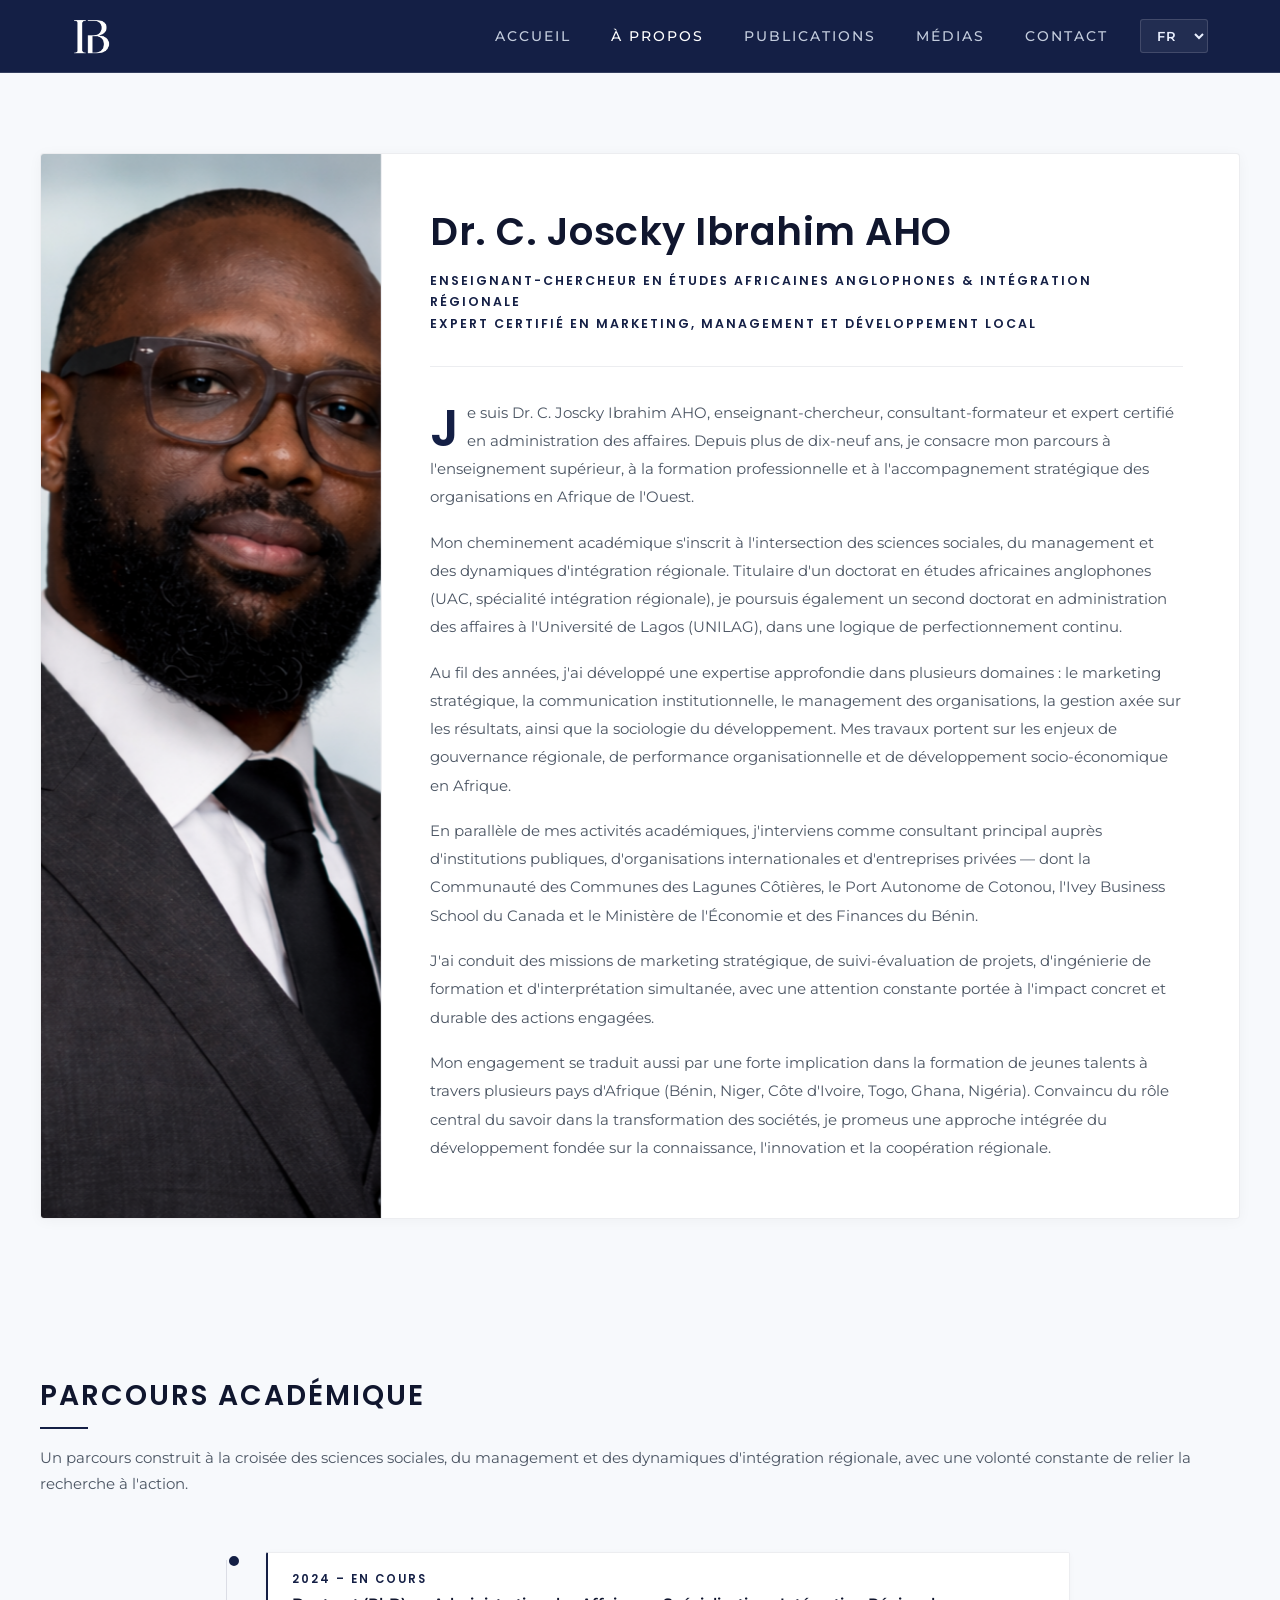
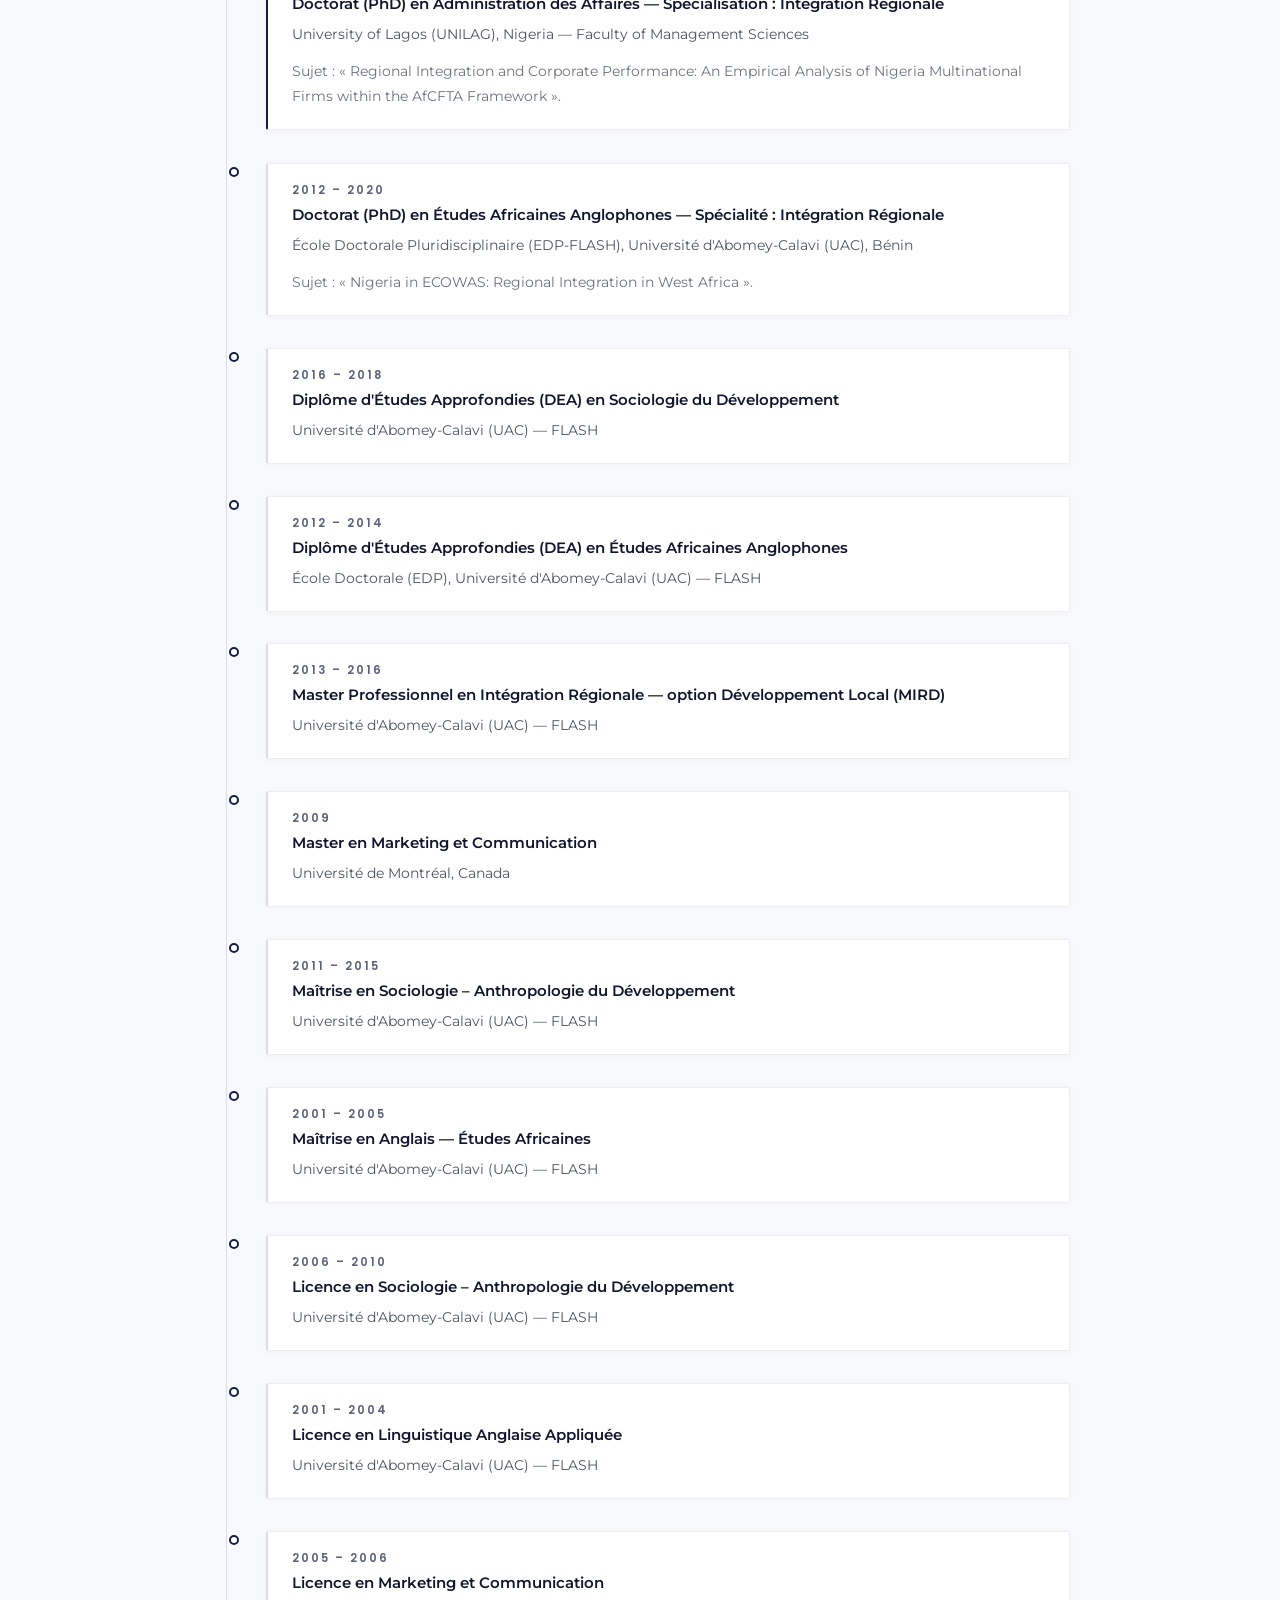
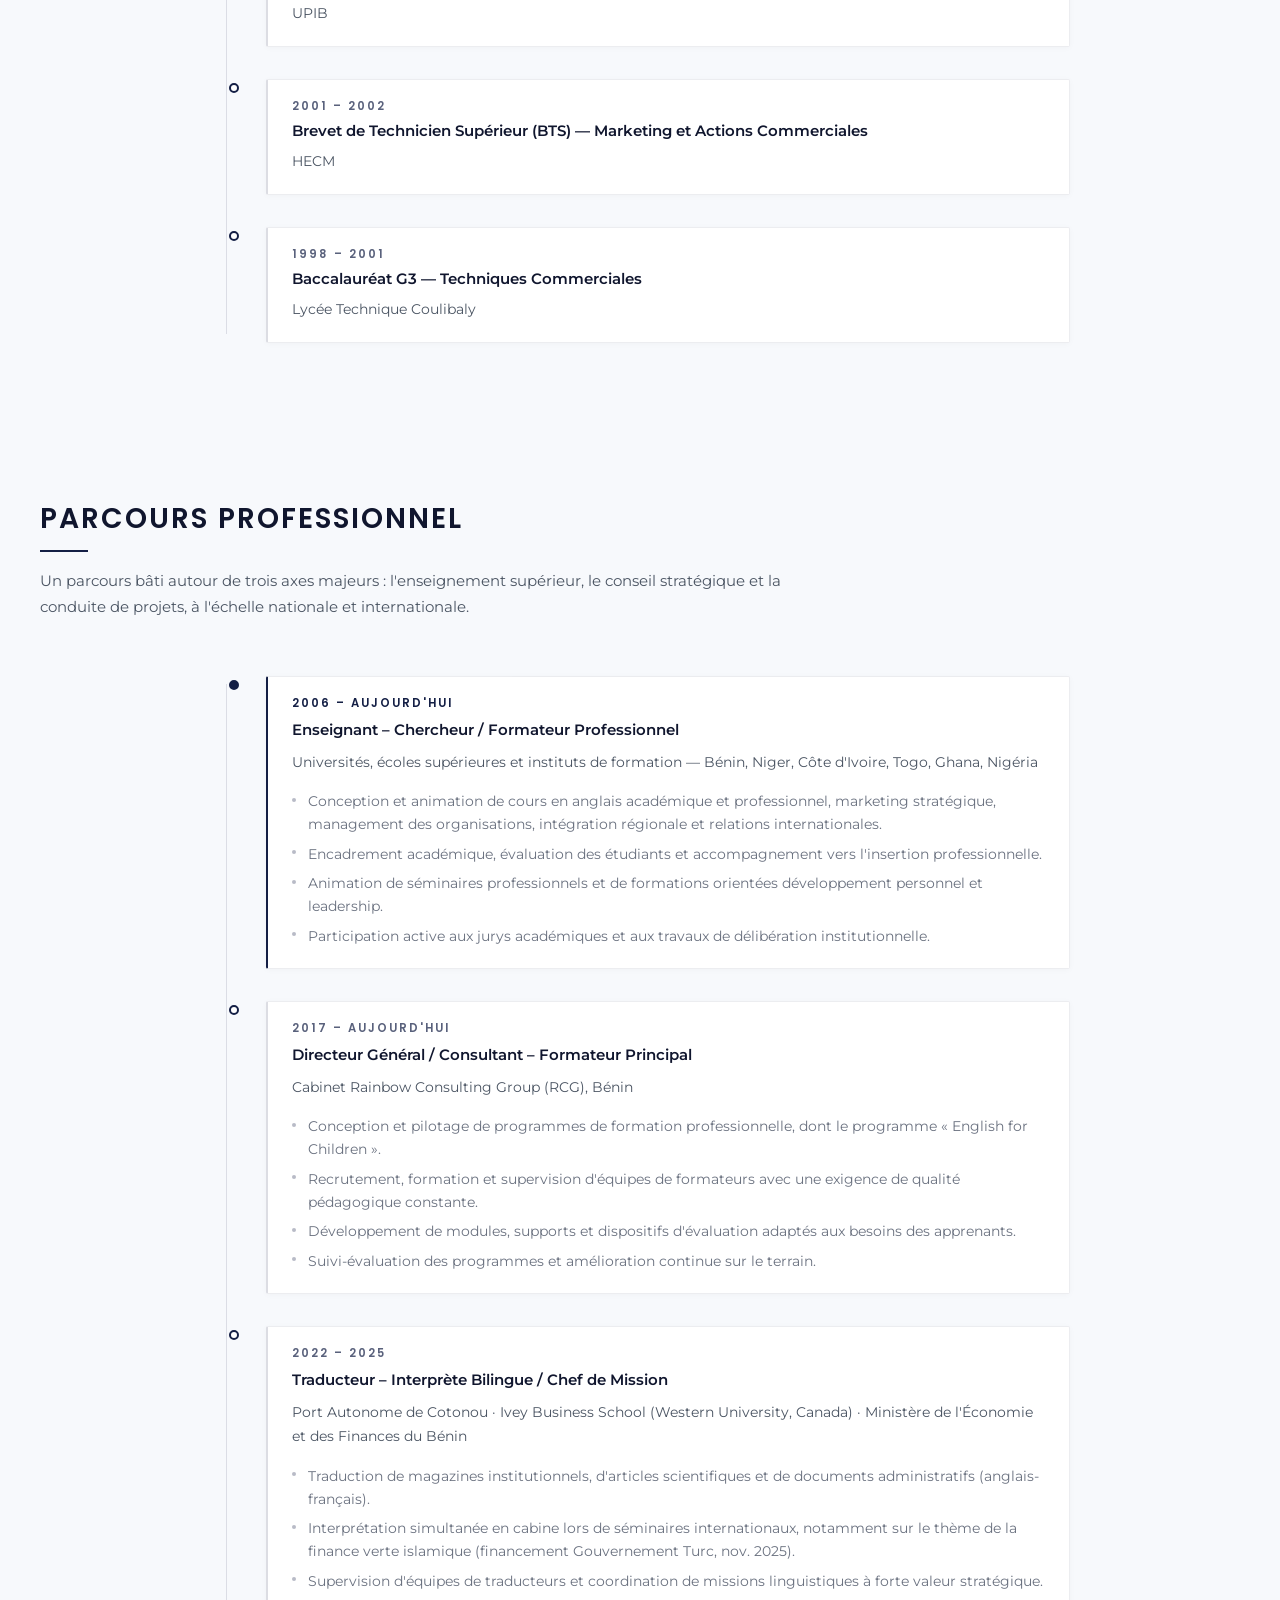
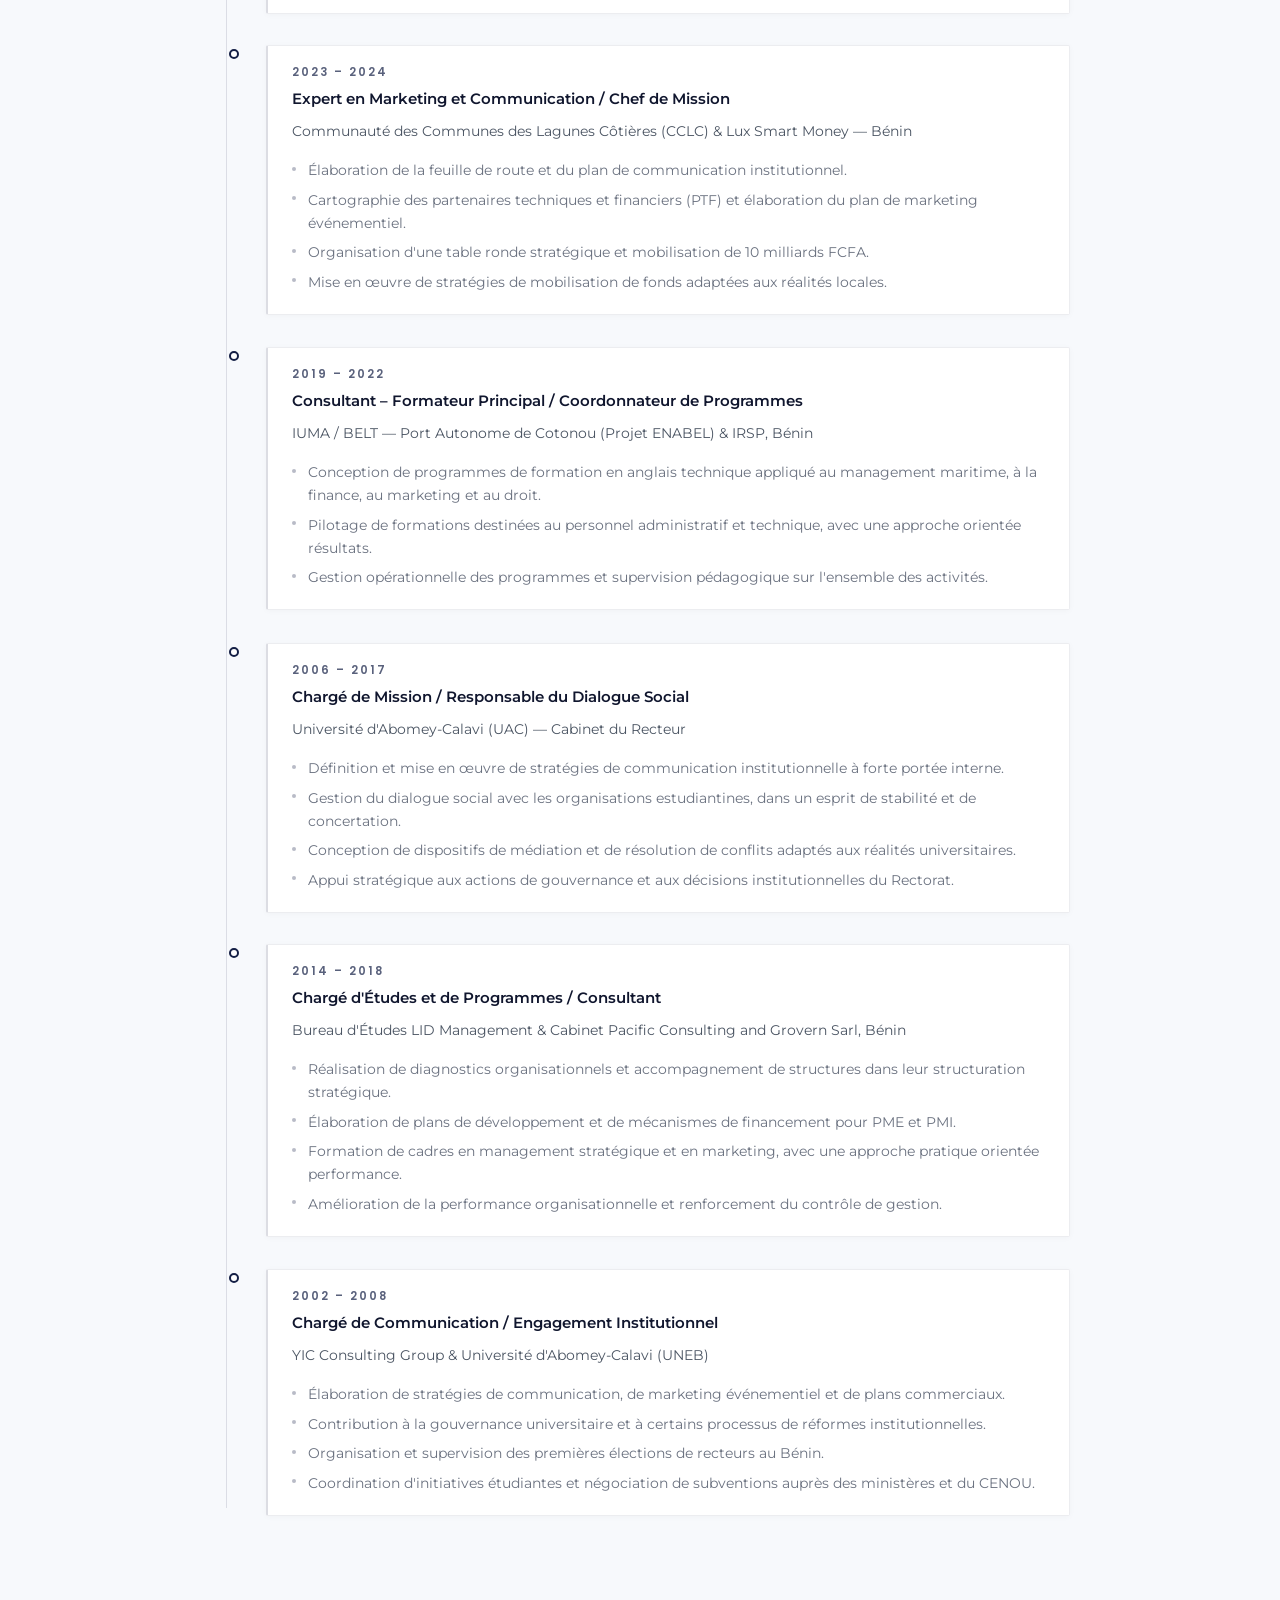
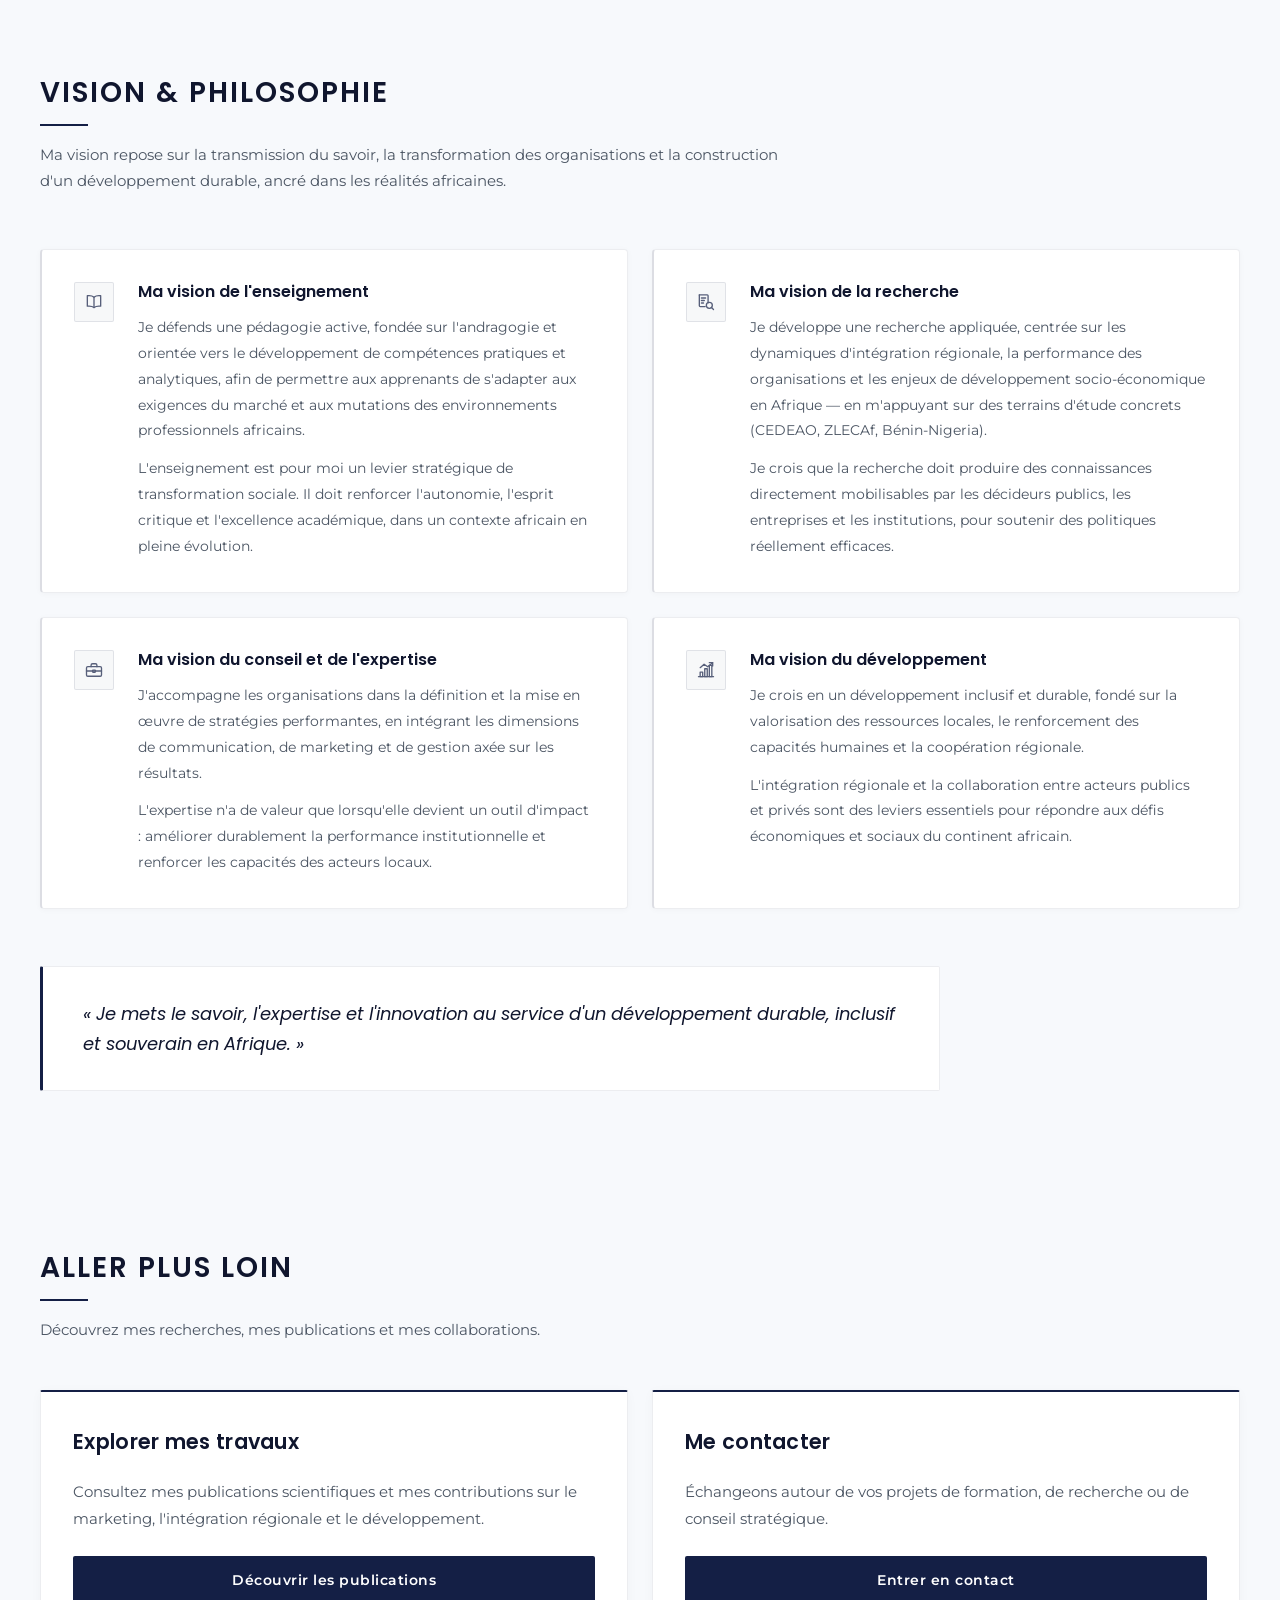
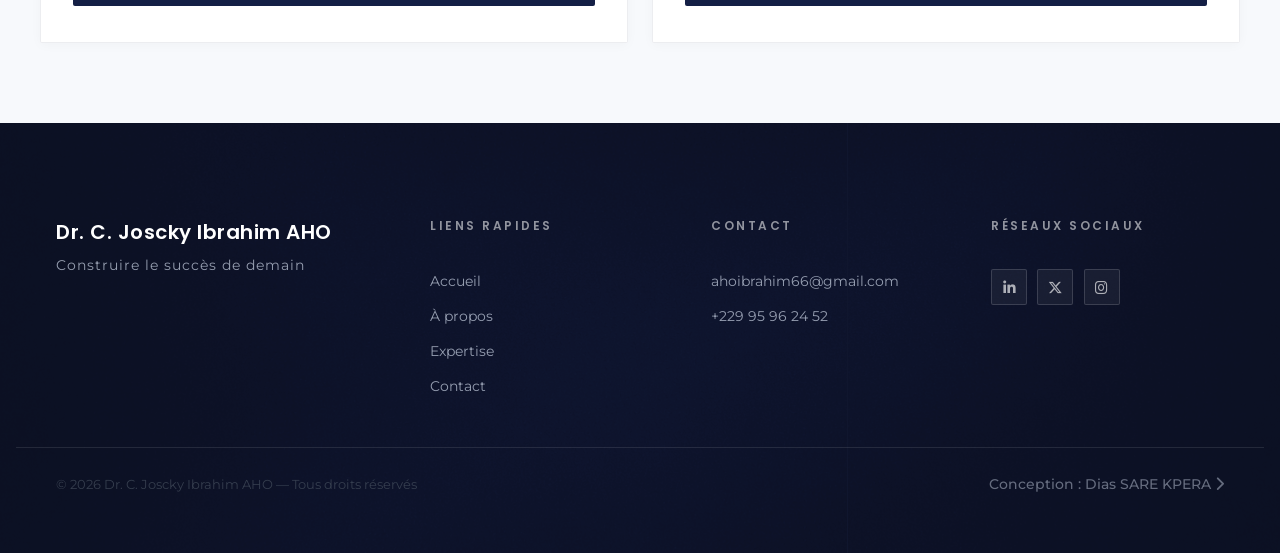
==== commit 64abe6b7: "frst cmt" ====
--- a/pages/01-about.html
+++ b/pages/01-about.html
@@ -34,7 +34,7 @@
         <!-- =========================
             FAVICON
         ========================== -->
-        <link rel="shortcut icon" href="/assets/03-images/favicon.ico" type="image/x-icon">
+        <link rel="shortcut icon" href="../assets/03-images/favicon.ico" type="image/x-icon">
 
         <!-- =========================
             FONT AWESOME
@@ -65,27 +65,27 @@
             <div class="header__container container">
 
                 <div class="header__brand">
-                    <a href="/index.html" class="header__logo" aria-label="Accueil du site">
-                        <img src="/assets/03-images/logo.png" alt="">
+                    <a href="../index.html" class="header__logo" aria-label="Accueil du site">
+                        <img src="../assets/03-images/logo.png" alt="">
                     </a>
                 </div>
 
                 <nav class="header__nav" id="header-nav" aria-label="Navigation principale">
                     <ul class="header__nav-list">
                         <li class="header__nav-item">
-                            <a href="/index.html" class="header__nav-link" data-i18n="nav_home">Accueil</a>
+                            <a href="../index.html" class="header__nav-link" data-i18n="nav_home">Accueil</a>
                         </li>
                         <li class="header__nav-item">
-                            <a href="/pages/01-about.html" class="header__nav-link" data-i18n="nav_about">À propos</a>
+                            <a href="./01-about.html" class="header__nav-link" data-i18n="nav_about">À propos</a>
                         </li>
                         <li class="header__nav-item">
-                            <a href="/pages/02-publications.html" class="header__nav-link" data-i18n="nav_publications">Publications</a>
+                            <a href="./02-publications.html" class="header__nav-link" data-i18n="nav_publications">Publications</a>
                         </li>
                         <li class="header__nav-item">
-                            <a href="/pages/03-media.html" class="header__nav-link" data-i18n="nav_media">Médias</a>
+                            <a href="./03-media.html" class="header__nav-link" data-i18n="nav_media">Médias</a>
                         </li>
                         <li class="header__nav-item">
-                            <a href="/index.html#contact" class="header__nav-link" data-i18n="nav_contact">Contact</a>
+                            <a href="../index.html#contact" class="header__nav-link" data-i18n="nav_contact">Contact</a>
                         </li>
                     </ul>
                 </nav>
@@ -636,7 +636,7 @@
             <!-- Enseignement -->
             <article class="vision-card anim-reveal" data-anim="fade-up" data-anim-delay="0.05" role="listitem">
                 <div class="vision-card__icon">
-                <img src="assets/icons/teaching.svg" alt="">
+                <img src="../assets/icons/teaching.svg" alt="">
                 </div>
                 <div class="vision-card__content">
                 <h3 class="vision-card__title" data-i18n="vision_teaching_title">Ma vision de l'enseignement</h3>
@@ -656,7 +656,7 @@
             <!-- Recherche -->
             <article class="vision-card anim-reveal" data-anim="fade-up" data-anim-delay="0.15" role="listitem">
                 <div class="vision-card__icon">
-                <img src="assets/icons/research.svg" alt="">
+                <img src="../assets/icons/research.svg" alt="">
                 </div>
                 <div class="vision-card__content">
                 <h3 class="vision-card__title" data-i18n="vision_research_title">Ma vision de la recherche</h3>
@@ -675,7 +675,7 @@
             <!-- Conseil & expertise -->
             <article class="vision-card anim-reveal" data-anim="fade-up" data-anim-delay="0.25" role="listitem">
                 <div class="vision-card__icon">
-                <img src="assets/icons/consulting.svg" alt="">
+                <img src="../assets/icons/consulting.svg" alt="">
                 </div>
                 <div class="vision-card__content">
                 <h3 class="vision-card__title" data-i18n="vision_consulting_title">Ma vision du conseil et de l'expertise</h3>
@@ -693,7 +693,7 @@
             <!-- Développement -->
             <article class="vision-card anim-reveal" data-anim="fade-up" data-anim-delay="0.35" role="listitem">
                 <div class="vision-card__icon">
-                <img src="assets/icons/development.svg" alt="">
+                <img src="../assets/icons/development.svg" alt="">
                 </div>
                 <div class="vision-card__content">
                 <h3 class="vision-card__title" data-i18n="vision_development_title">Ma vision du développement</h3>
@@ -864,9 +864,9 @@
         </a>
 
 
-        <script src="/js/global/backtop.js"></script>
-        <script src="/js/global/menu.js"></script>
-        <script src="/js/02-about/i18n.js"></script>
-        <script src="/js/02-about/animations.js"></script>
+        <script src="../js/global/backtop.js"></script>
+        <script src="../js/global/menu.js"></script>
+        <script src="../js/02-about/i18n.js"></script>
+        <script src="../js/02-about/animations.js"></script>
     </body>
 </html>
--- a/css/02-about/animations.css
+++ b/css/02-about/animations.css
@@ -107,15 +107,6 @@
 /* ─────────────────────────────────────────────
    5. VISION CARDS — hover premium
    ───────────────────────────────────────────── */
-.vision-card {
-  transition: transform 0.3s ease, box-shadow 0.3s ease;
-}
-
-.vision-card:hover {
-  transform: translateY(-5px);
-  box-shadow: 0 14px 36px rgba(0, 0, 0, 0.09);
-}
-
 /* Icône vision card : légère rotation au hover */
 .vision-card__icon {
   transition: transform 0.35s cubic-bezier(0.34, 1.56, 0.64, 1);
@@ -129,22 +120,11 @@
 /* ─────────────────────────────────────────────
    6. CTA CARDS — hover & bouton
    ───────────────────────────────────────────── */
-.cta-card {
-  transition: transform 0.3s ease, box-shadow 0.3s ease;
-}
-
-.cta-card:hover {
-  transform: translateY(-4px);
-  box-shadow: 0 12px 30px rgba(0, 0, 0, 0.1);
-}
-
 .cta-card__button {
-  transition: transform 0.25s ease, box-shadow 0.25s ease, opacity 0.2s ease;
+  transition: opacity 0.2s ease;
 }
 
 .cta-card__button:hover {
-  transform: translateY(-2px);
-  box-shadow: 0 6px 18px rgba(0, 0, 0, 0.15);
   opacity: 0.88;
 }
 
@@ -165,15 +145,7 @@
 
 /* ─────────────────────────────────────────────
    8. MICRO-INTERACTIONS PARTAGÉES
-   ───────────────────────────────────────────── */
-
-/* Navigation */
-.header__nav-link {
-  transition: opacity 0.2s ease;
-}
-.header__nav-link:hover {
-  opacity: 0.7;
-}
+  ───────────────────────────────────────────── */
 
 /* Footer links */
 .footer__link {
@@ -183,11 +155,11 @@
   opacity: 0.7;
 }
 
-/* Liens sociaux footer */
-.footer__social-link {
-  transition: transform 0.25s ease, opacity 0.25s ease;
+/* Liens sociaux footer — icône uniquement */
+.footer__social-link i {
+  display: inline-block;
+  transition: transform 0.3s cubic-bezier(0.34, 1.56, 0.64, 1);
 }
-.footer__social-link:hover {
-  transform: translateY(-3px);
-  opacity: 0.75;
+.footer__social-link:hover i {
+  transform: rotate(-10deg) scale(1.12);
 }
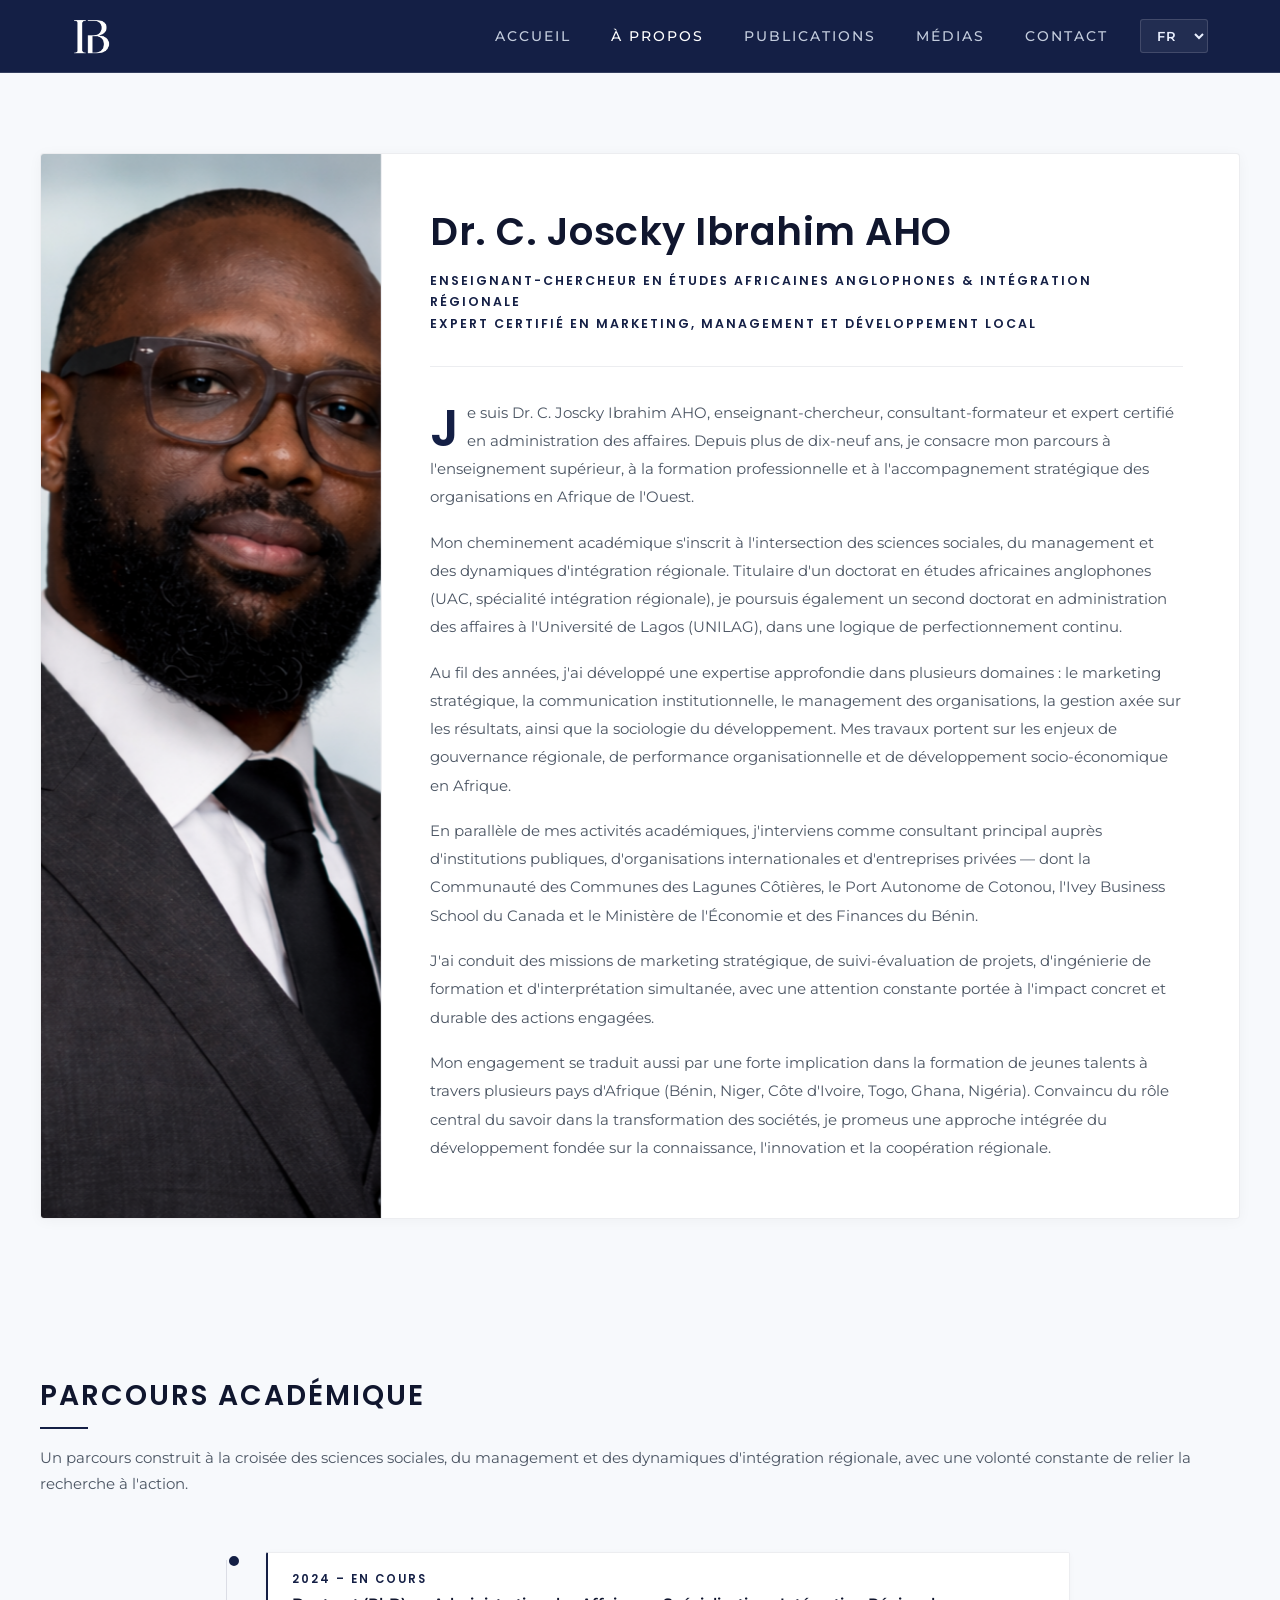
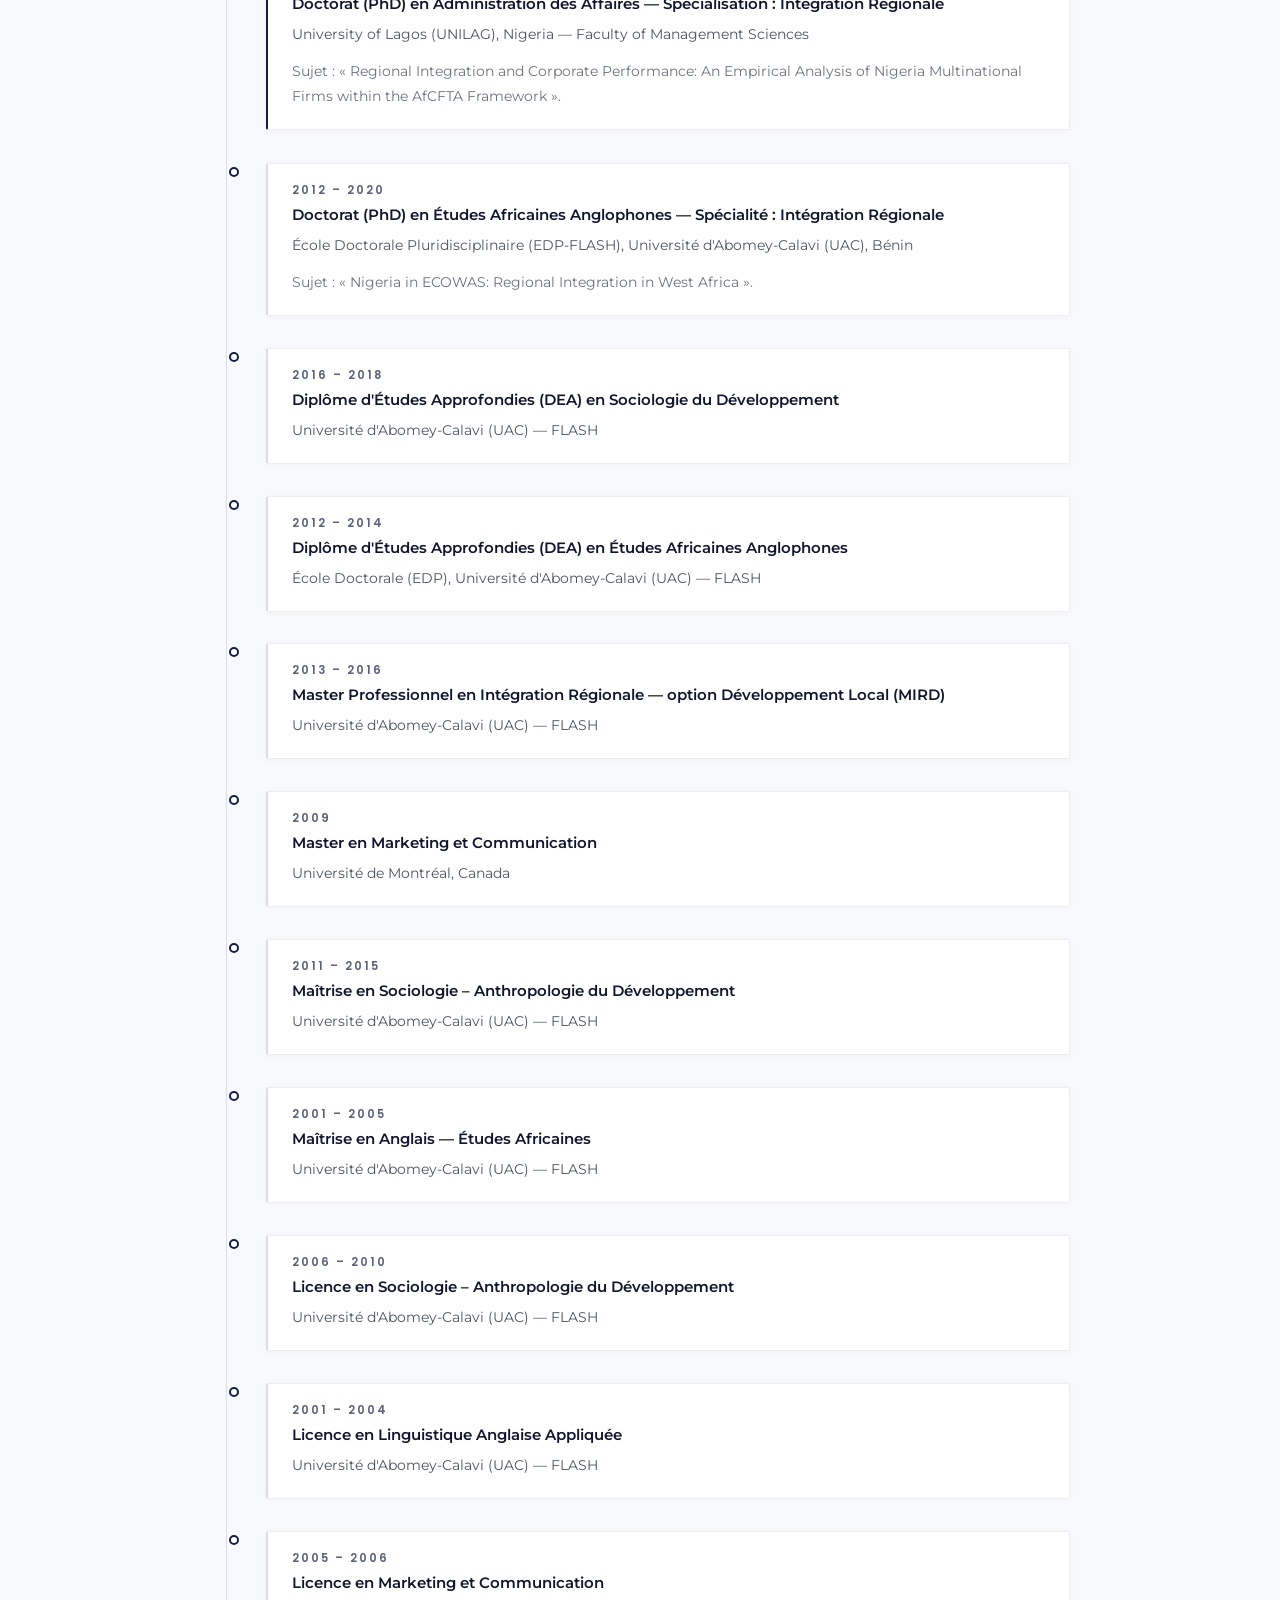
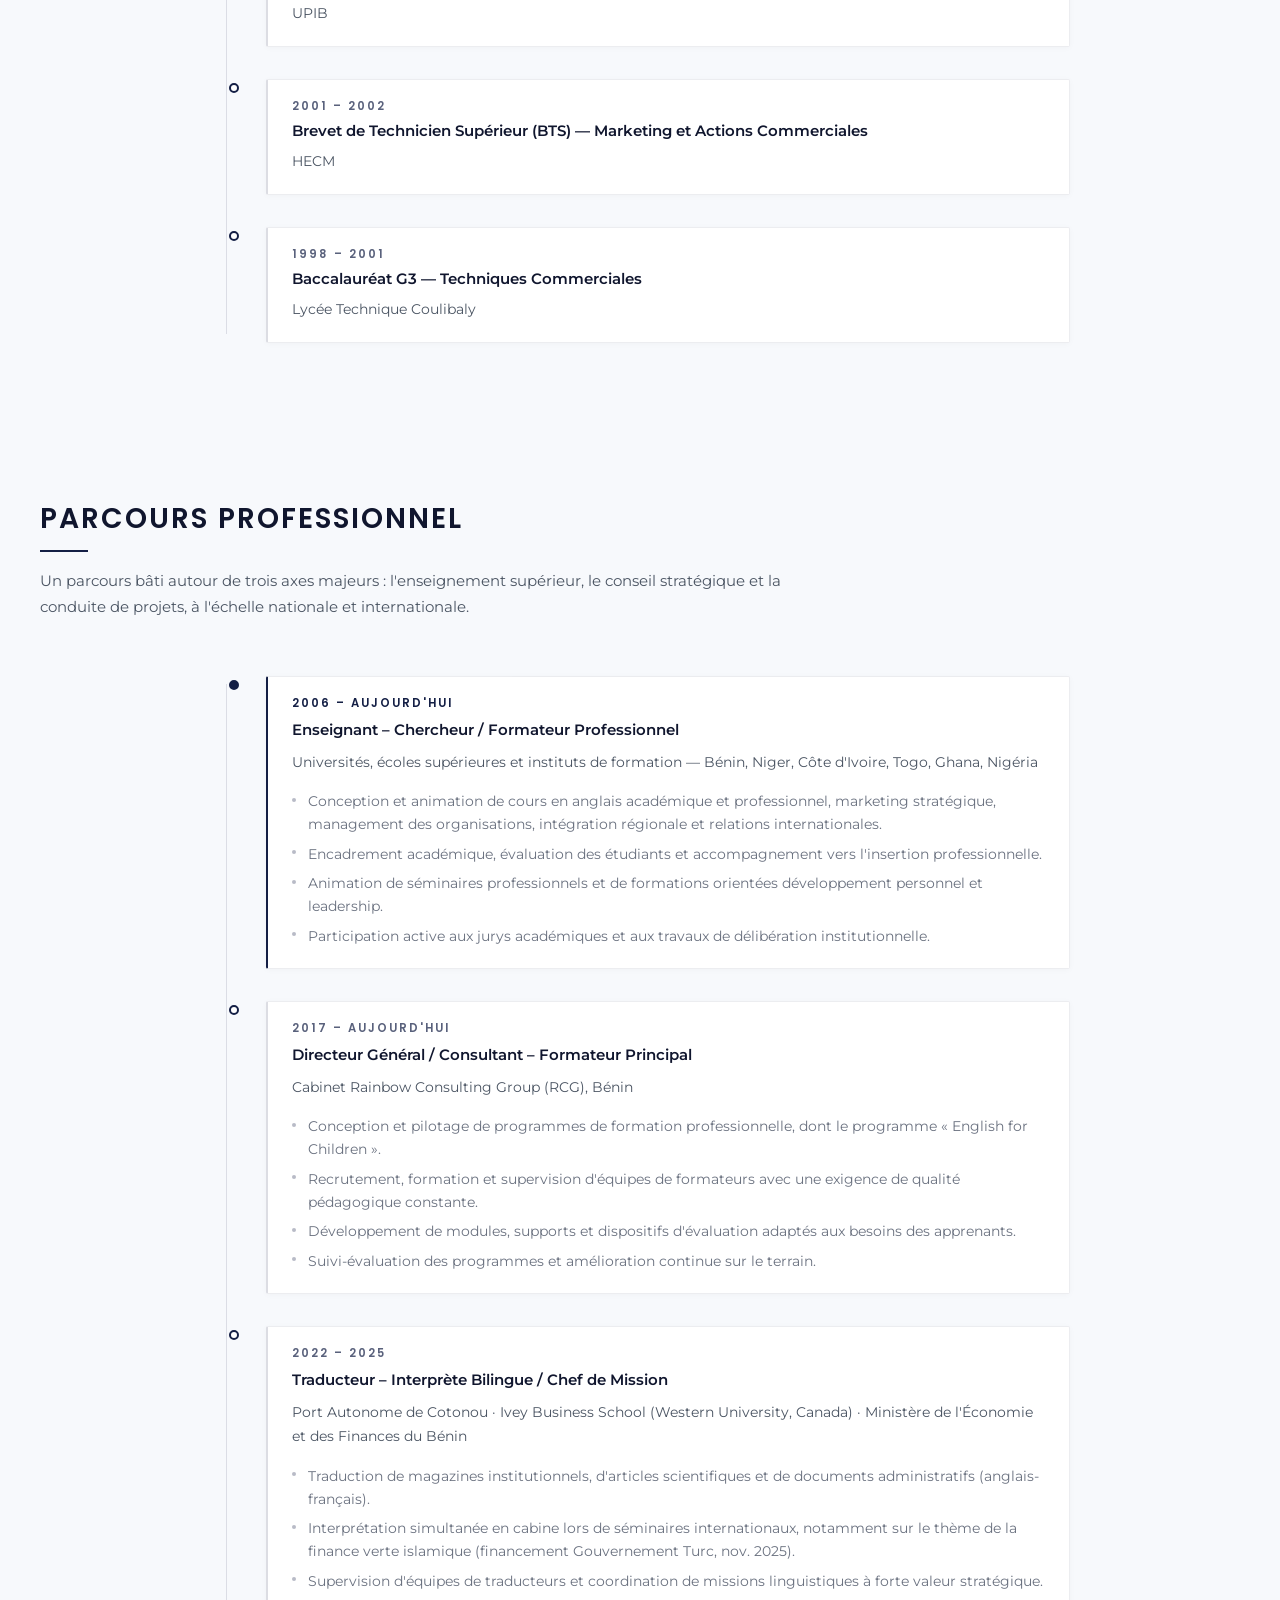
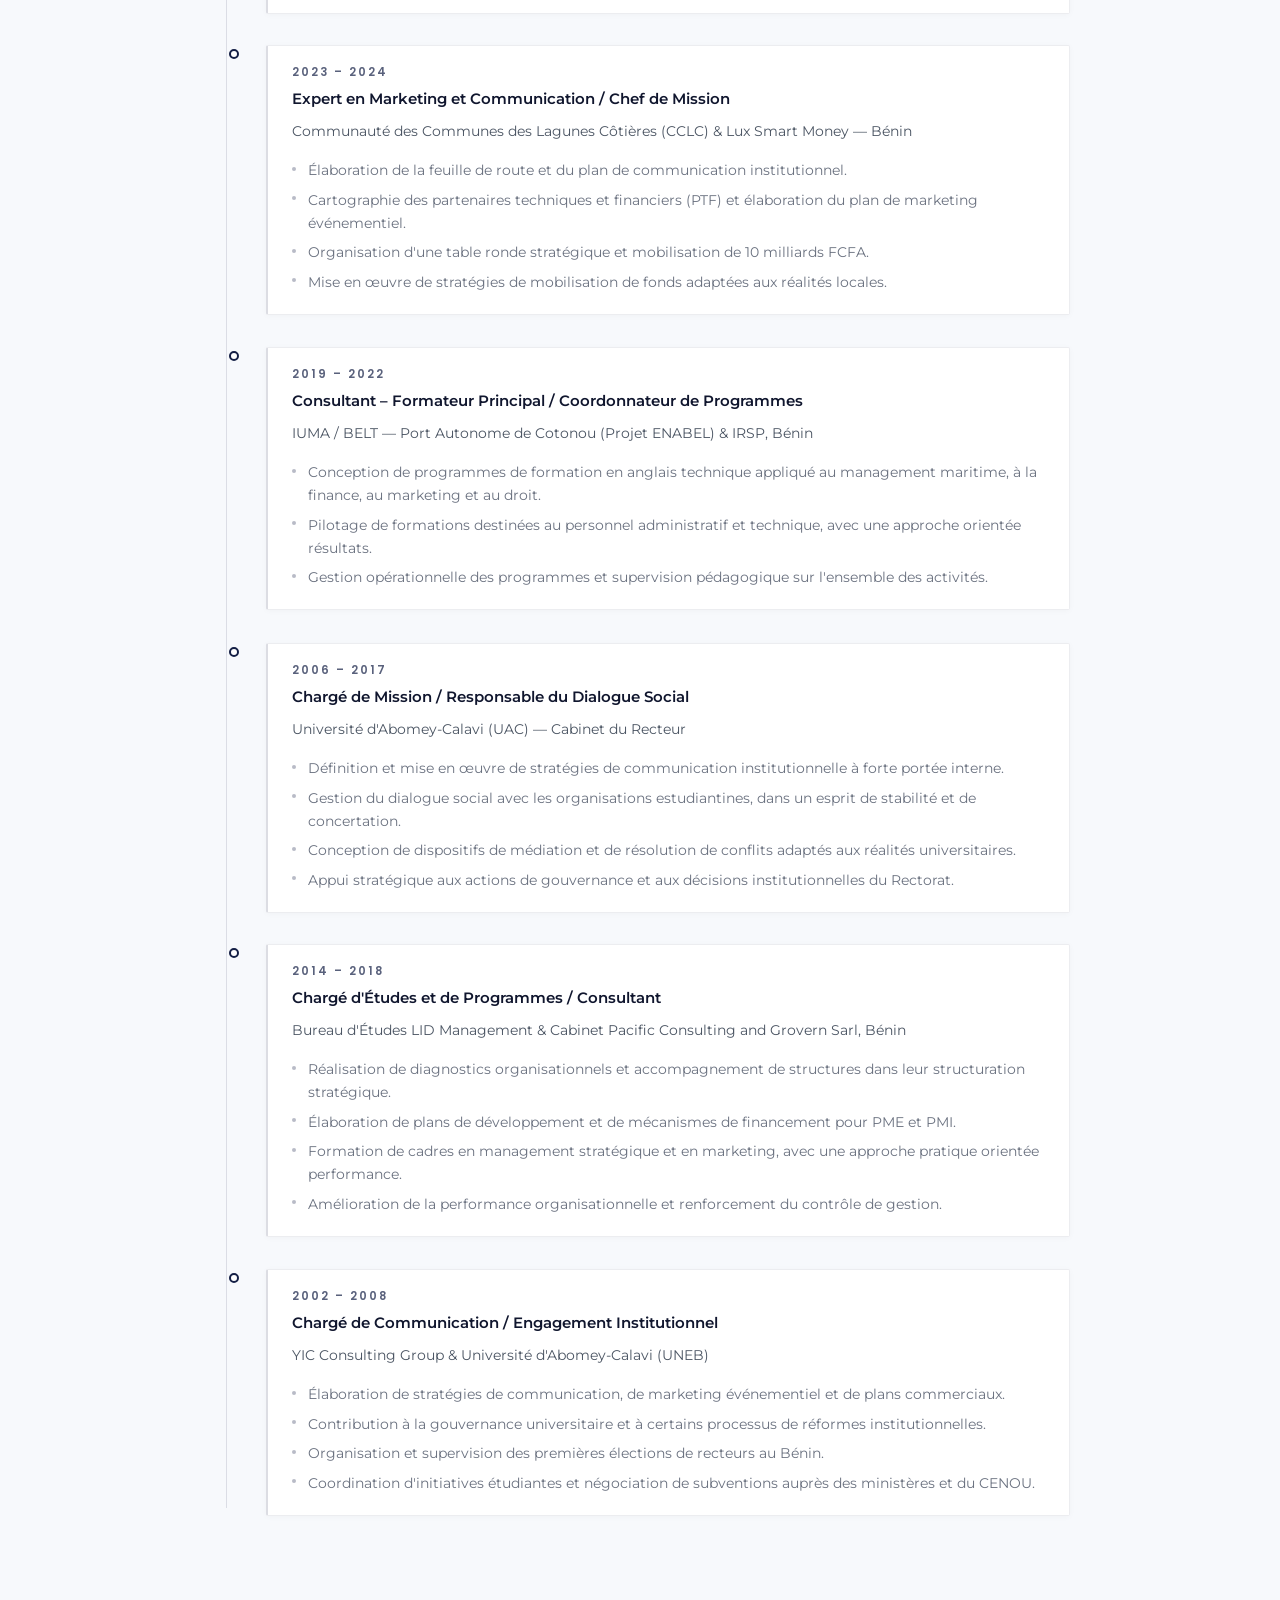
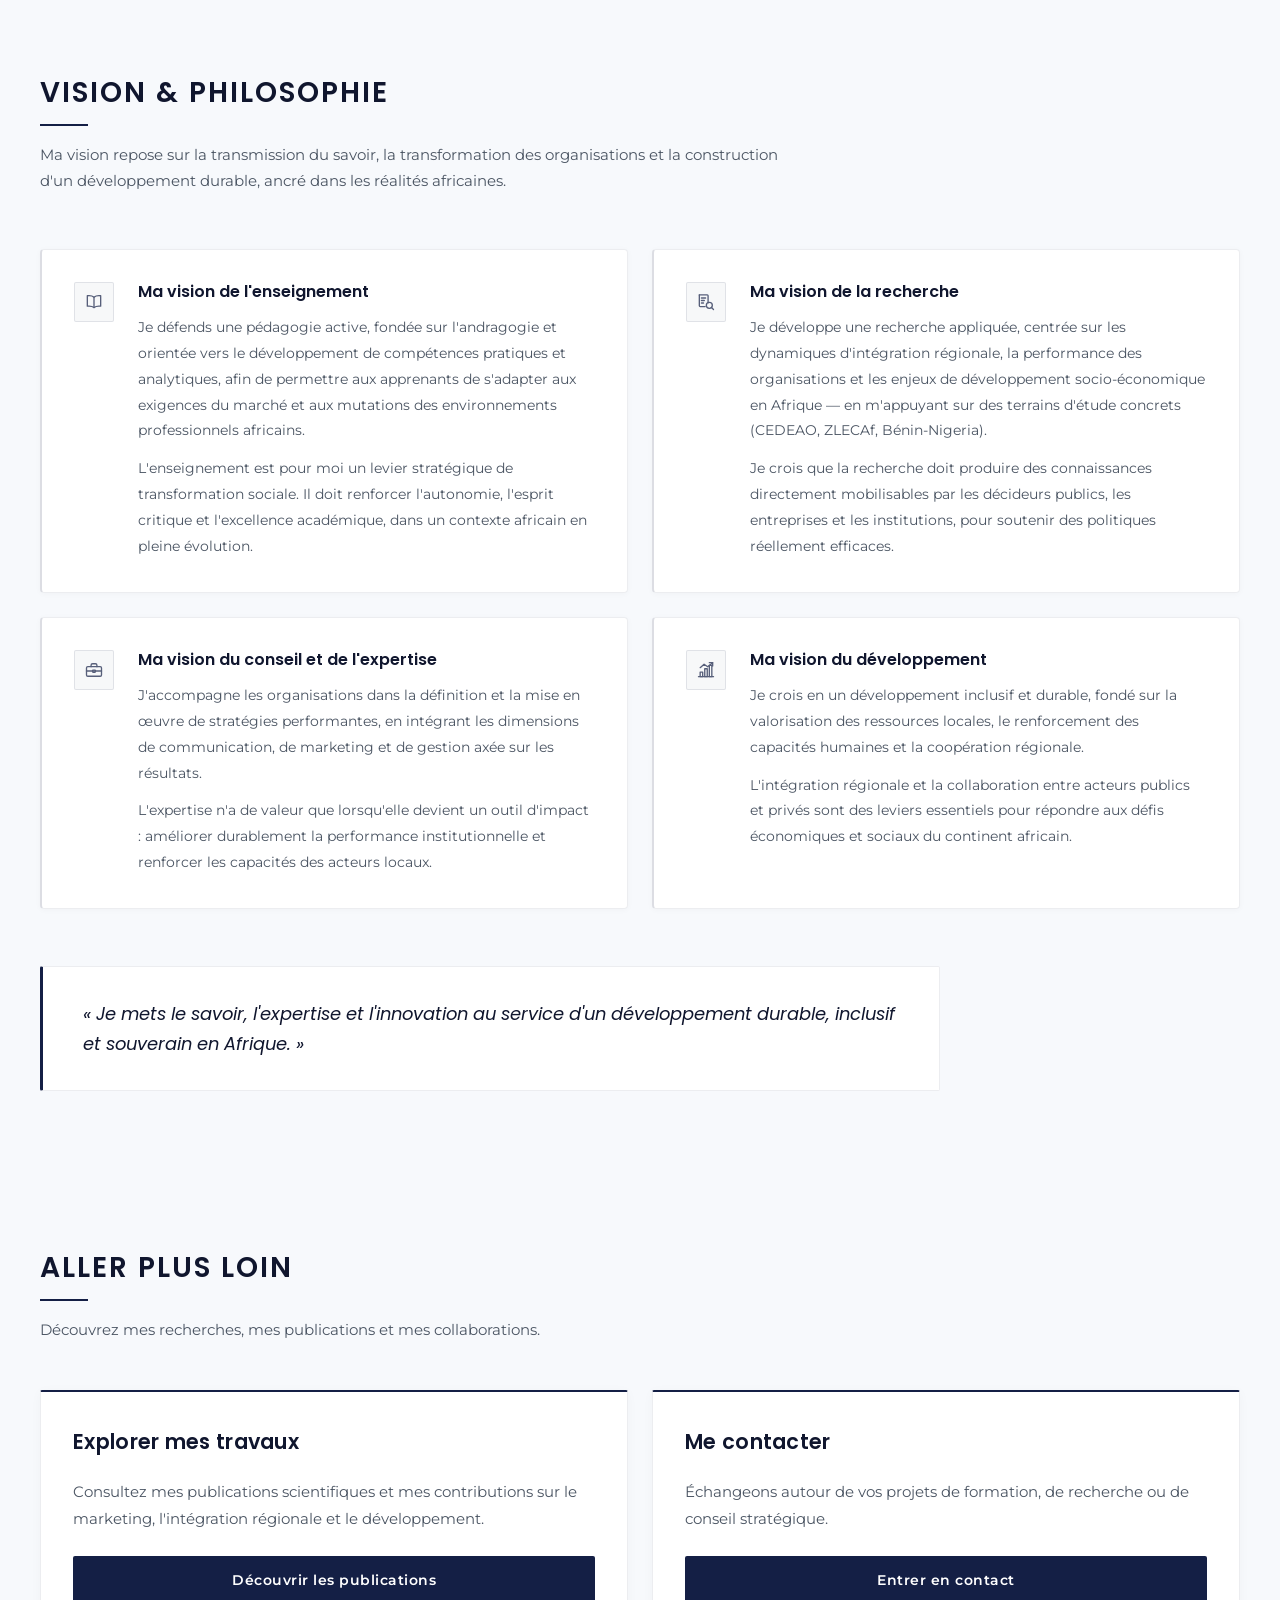
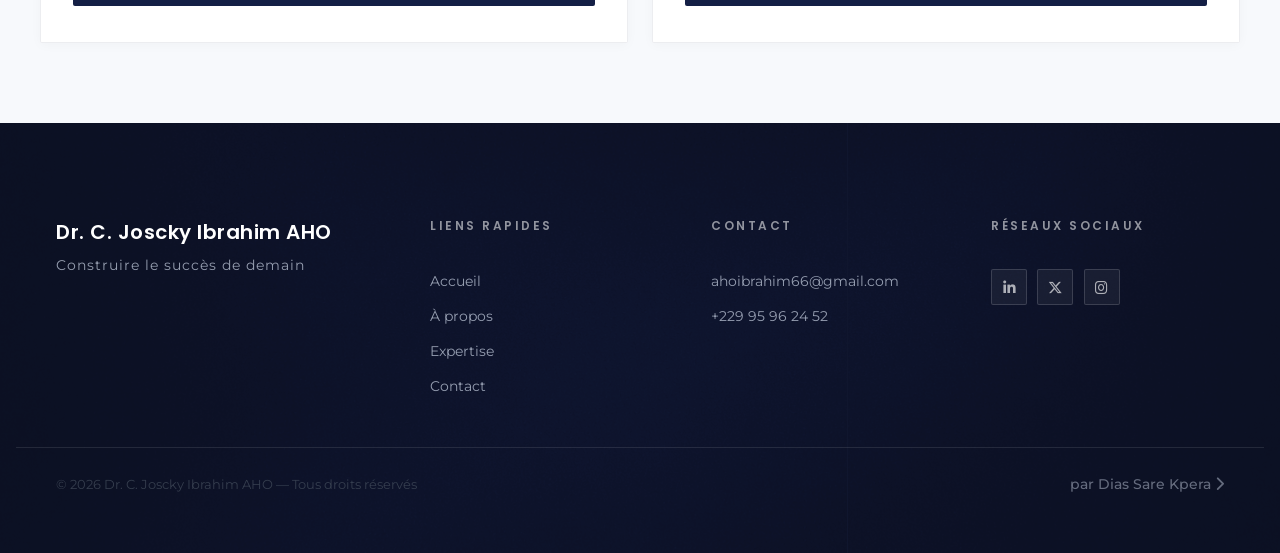
==== commit 47856a39: "pi" ====
--- a/pages/01-about.html
+++ b/pages/01-about.html
@@ -850,8 +850,8 @@
                 </p>
 
                 <p class="footer__credits">
-                    <a href="https://dskportfolio.onrender.com/" class="footer__link">
-                        <span data-i18n="footer_credits">Conception : Dias SARE KPERA</span> <i class="fa-solid fa-chevron-right"></i>
+                    <a href="https://dsk.ink" class="footer__link" target="_blank" rel="noopener">
+                        <span data-i18n="footer_credits">par Dias Sare Kpera</span> <i class="fa-solid fa-chevron-right"></i>
                     </a>
                 </p>
             </div>
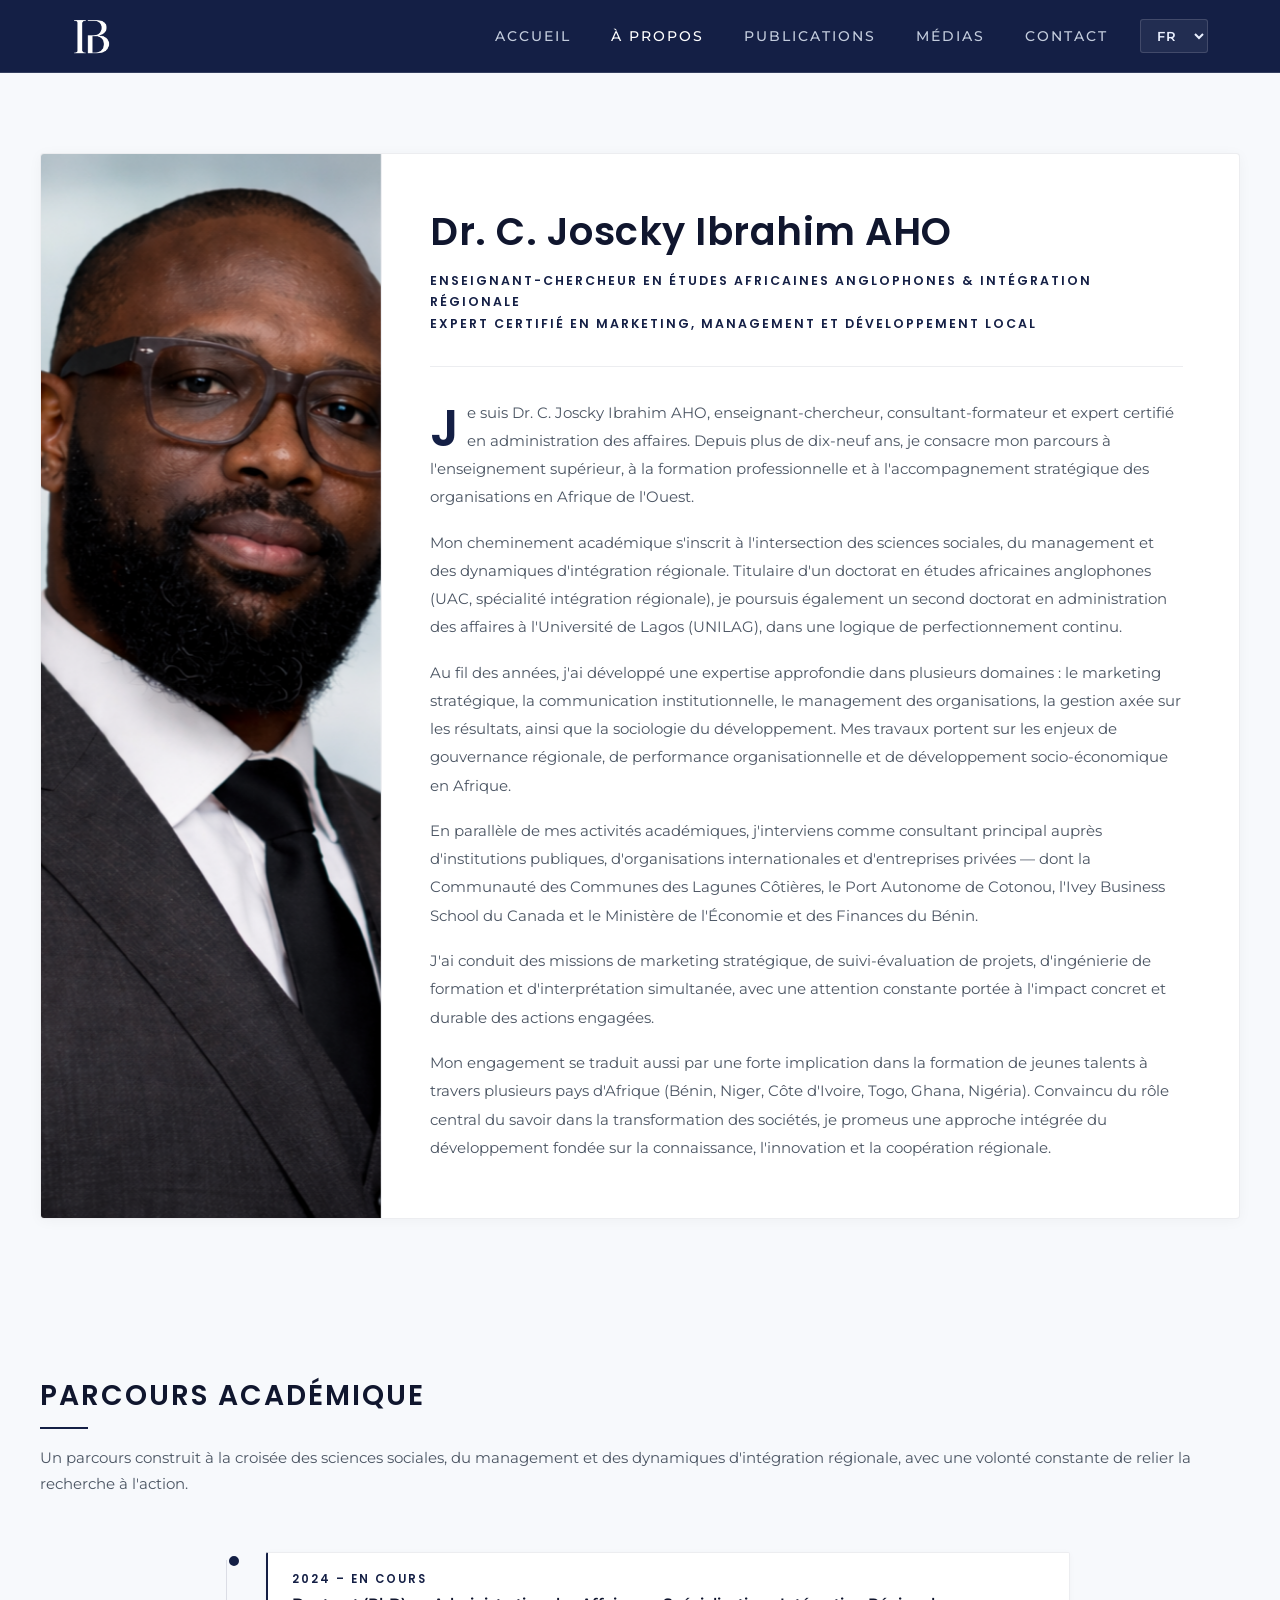
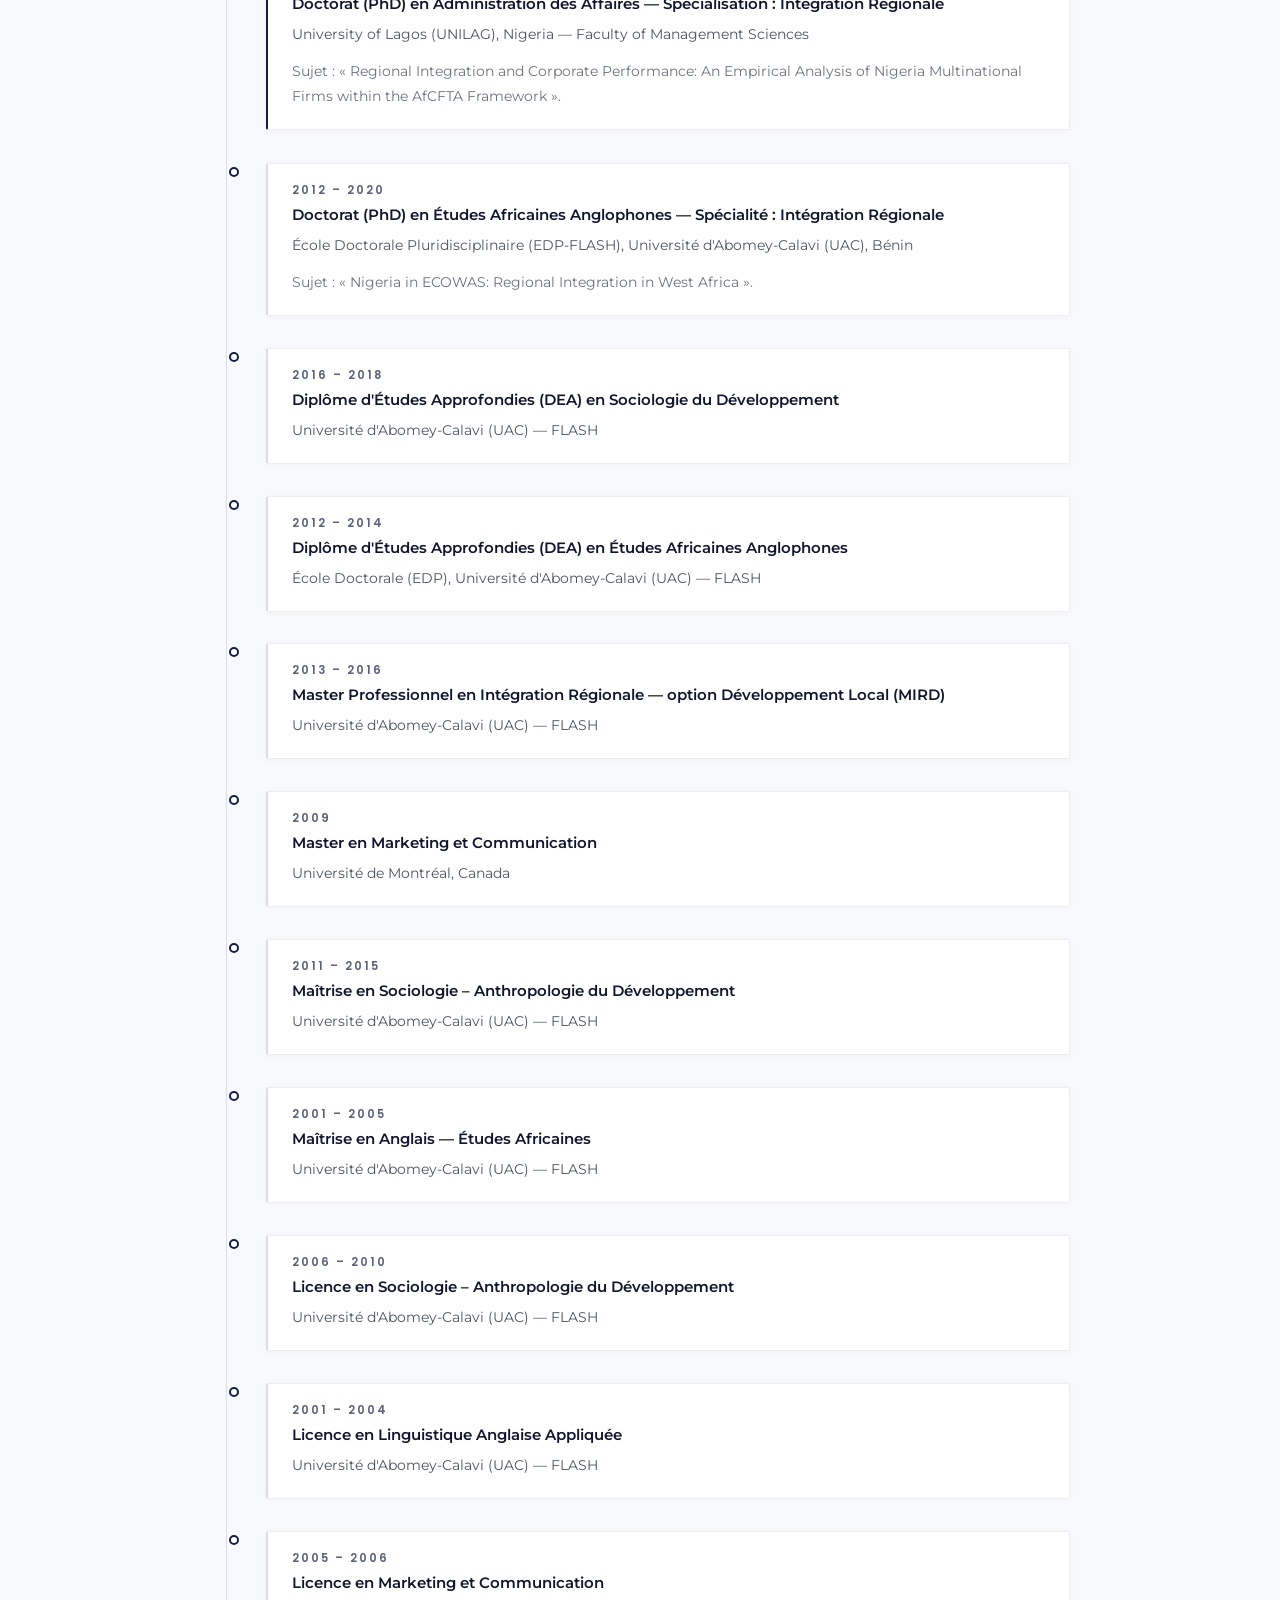
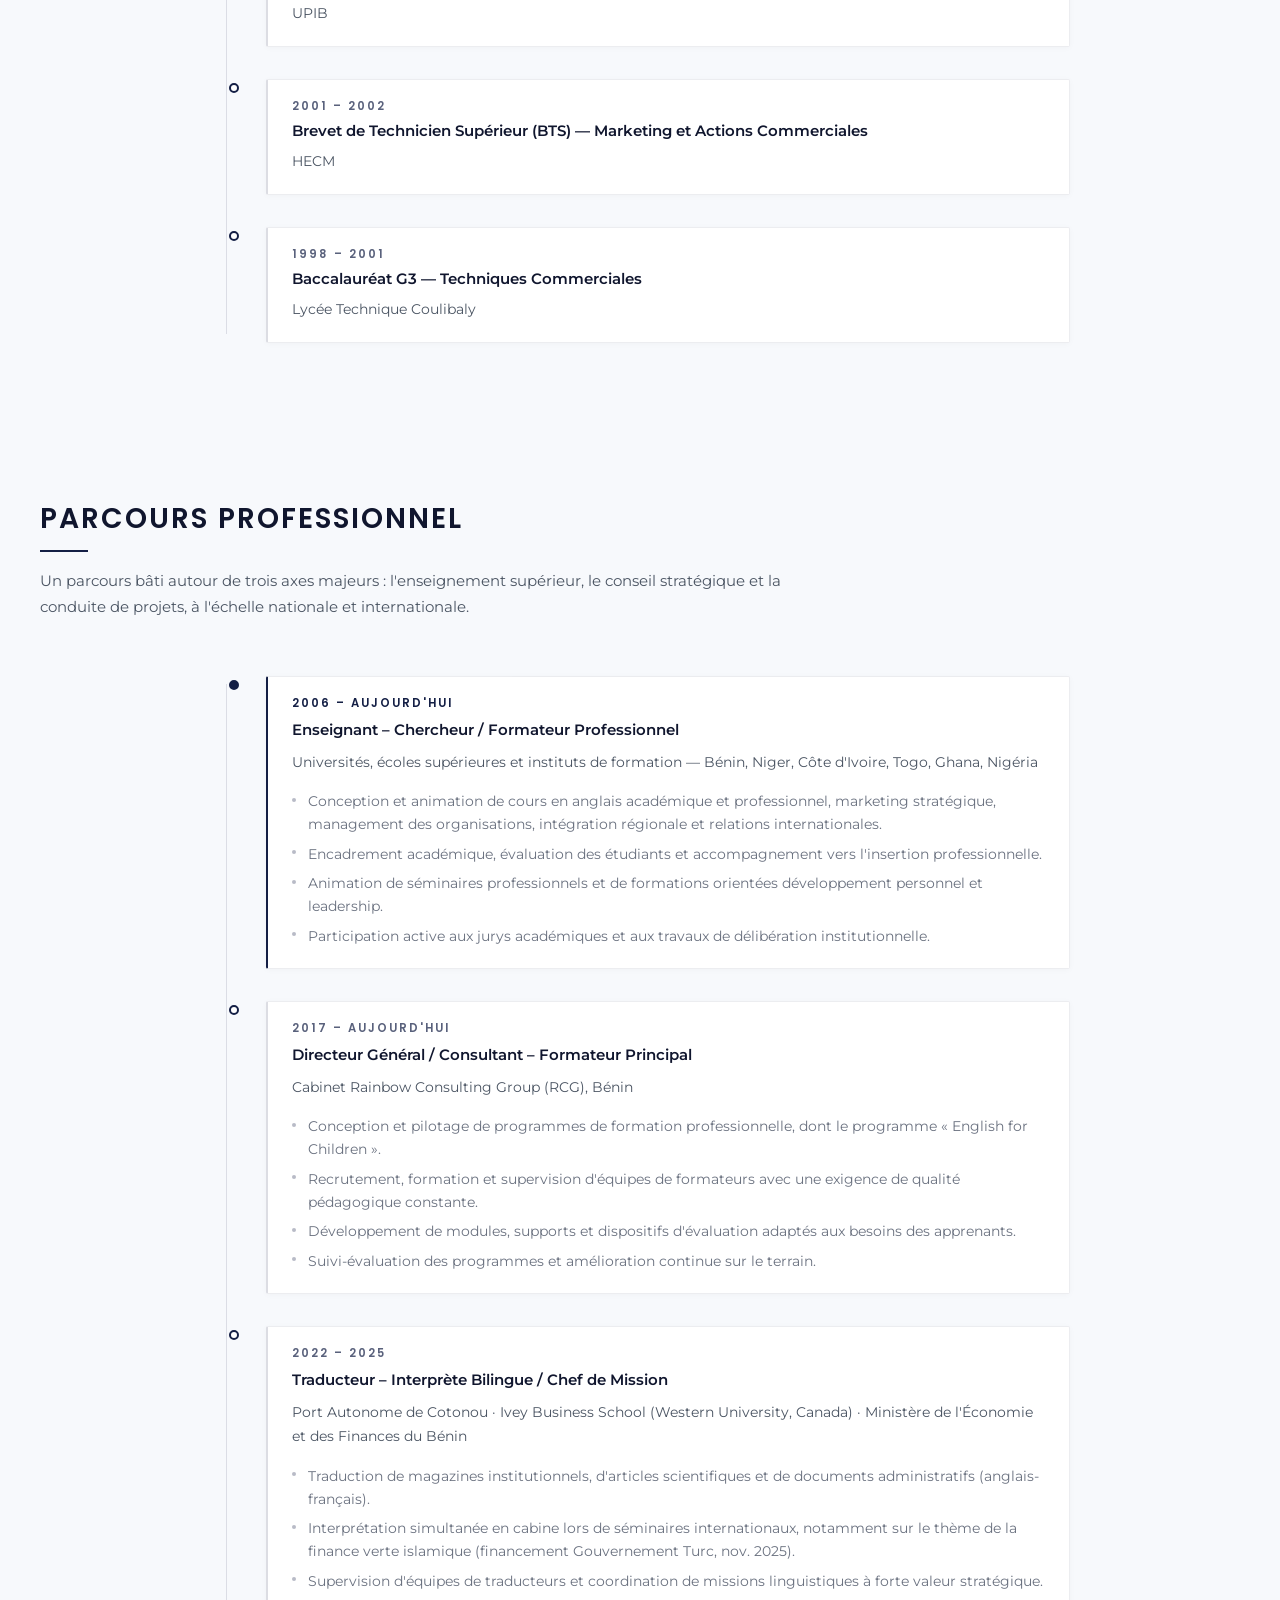
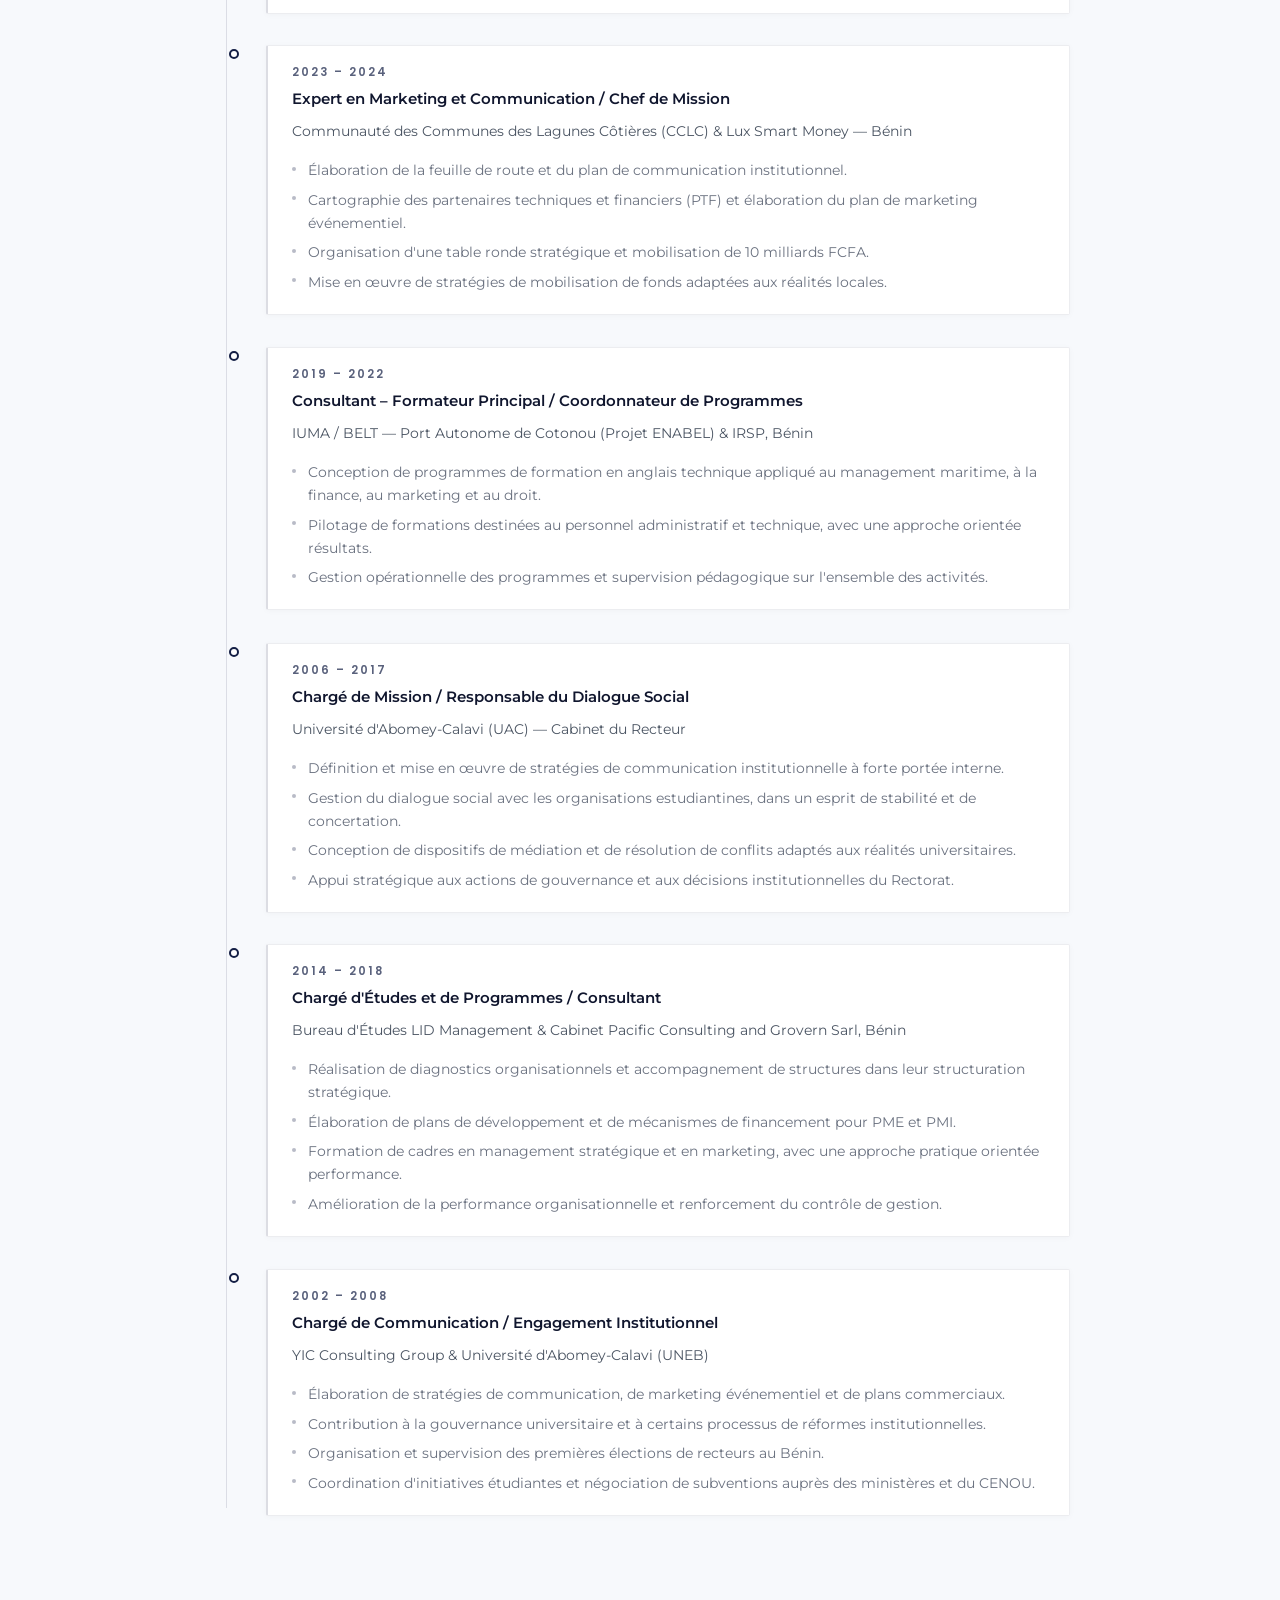
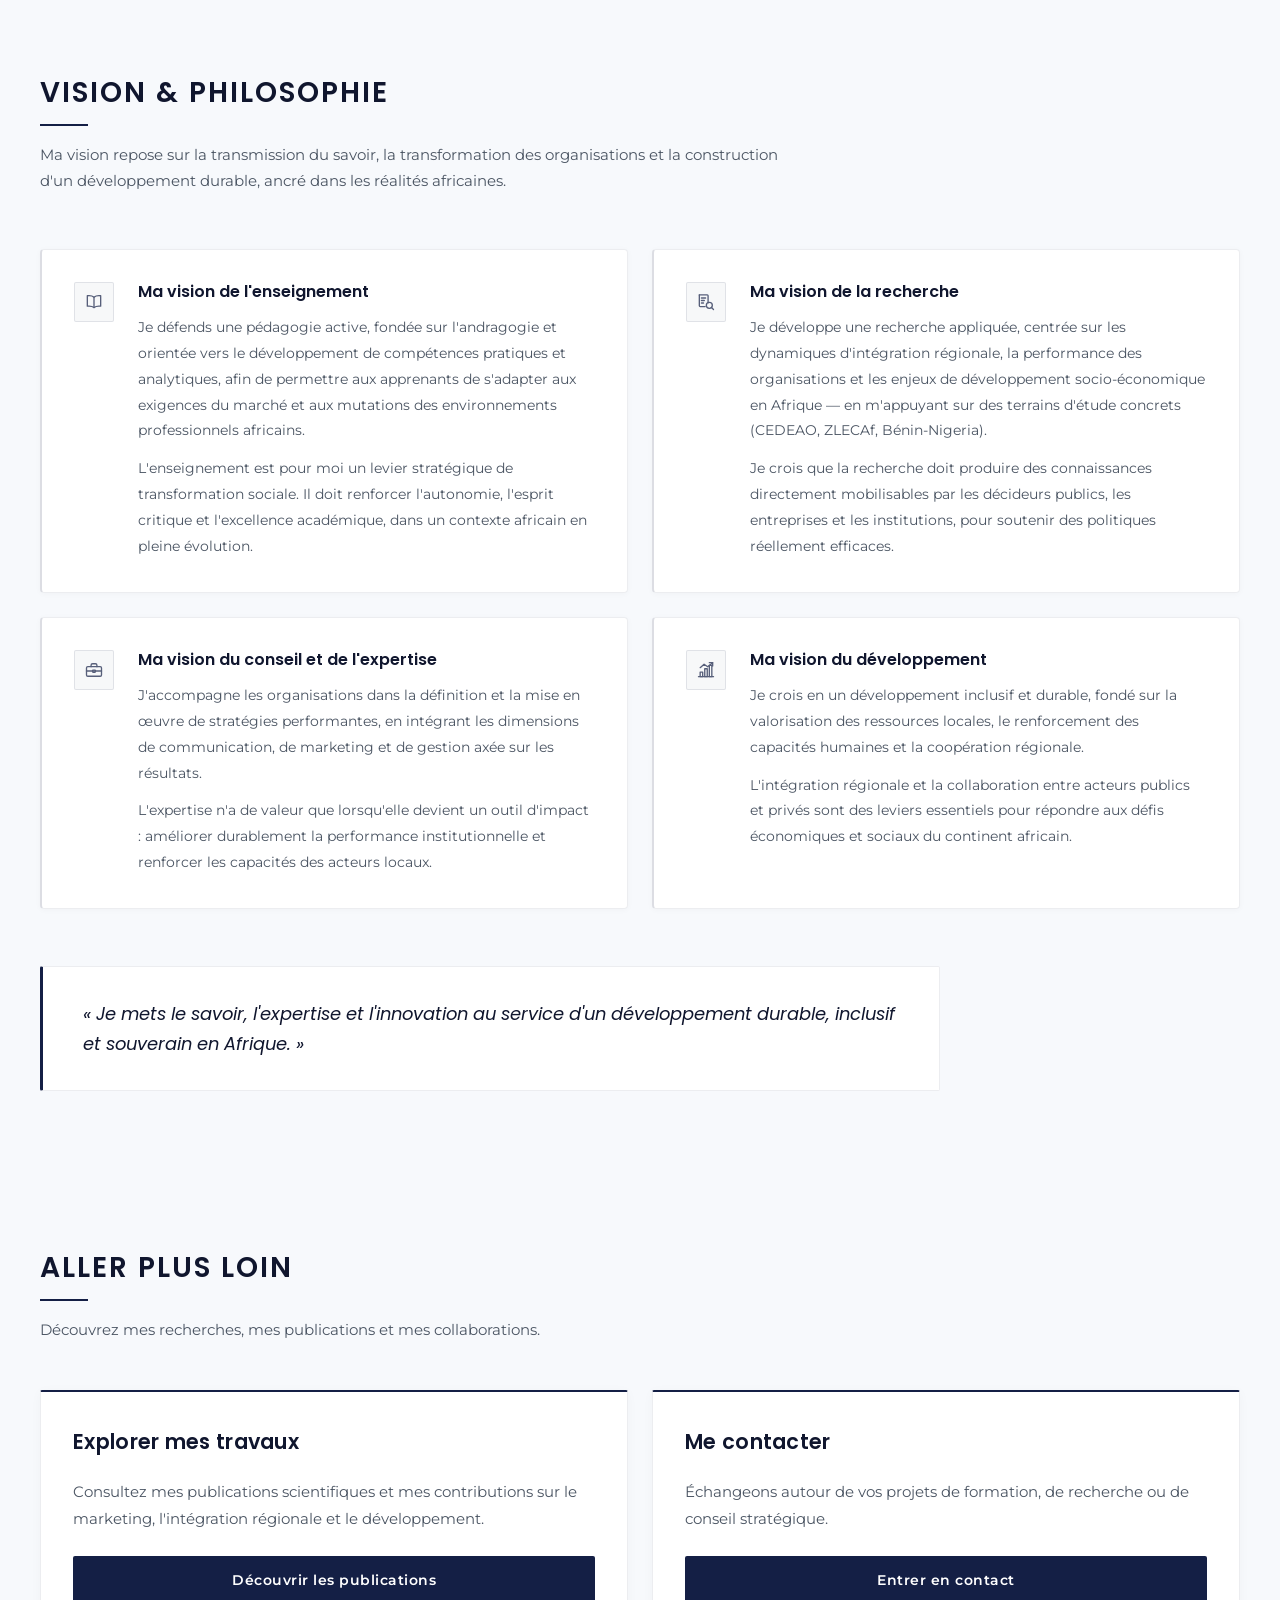
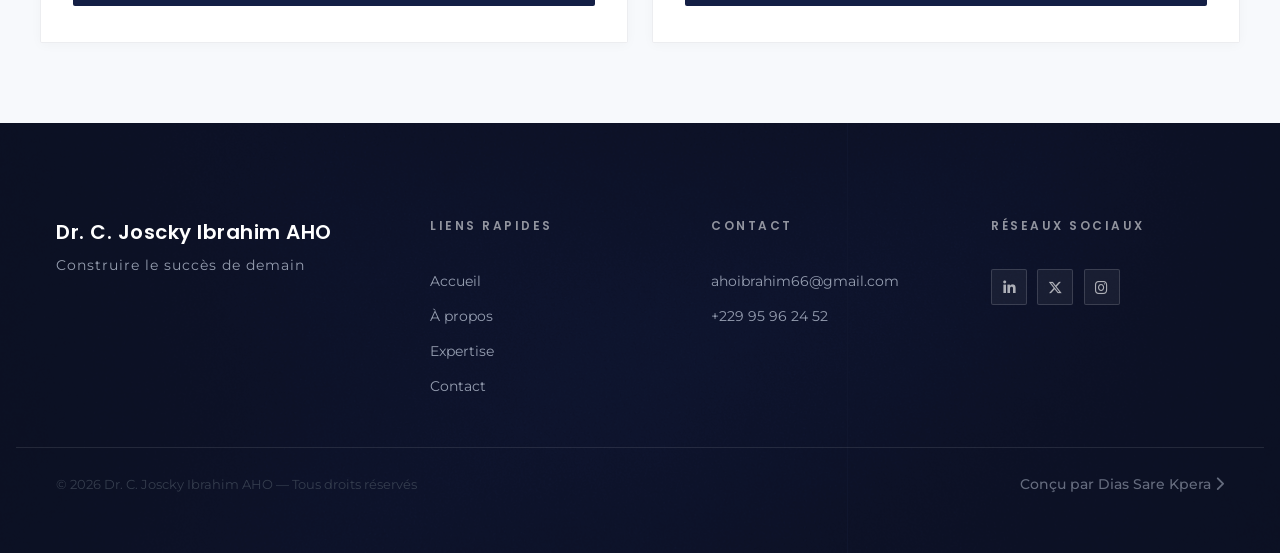
==== commit 4fad0b6b: "lj" ====
--- a/pages/01-about.html
+++ b/pages/01-about.html
@@ -851,7 +851,7 @@
 
                 <p class="footer__credits">
                     <a href="https://dsk.ink" class="footer__link" target="_blank" rel="noopener">
-                        <span data-i18n="footer_credits">par Dias Sare Kpera</span> <i class="fa-solid fa-chevron-right"></i>
+                        <span data-i18n="footer_credits">Conçu par Dias Sare Kpera</span> <i class="fa-solid fa-chevron-right"></i>
                     </a>
                 </p>
             </div>
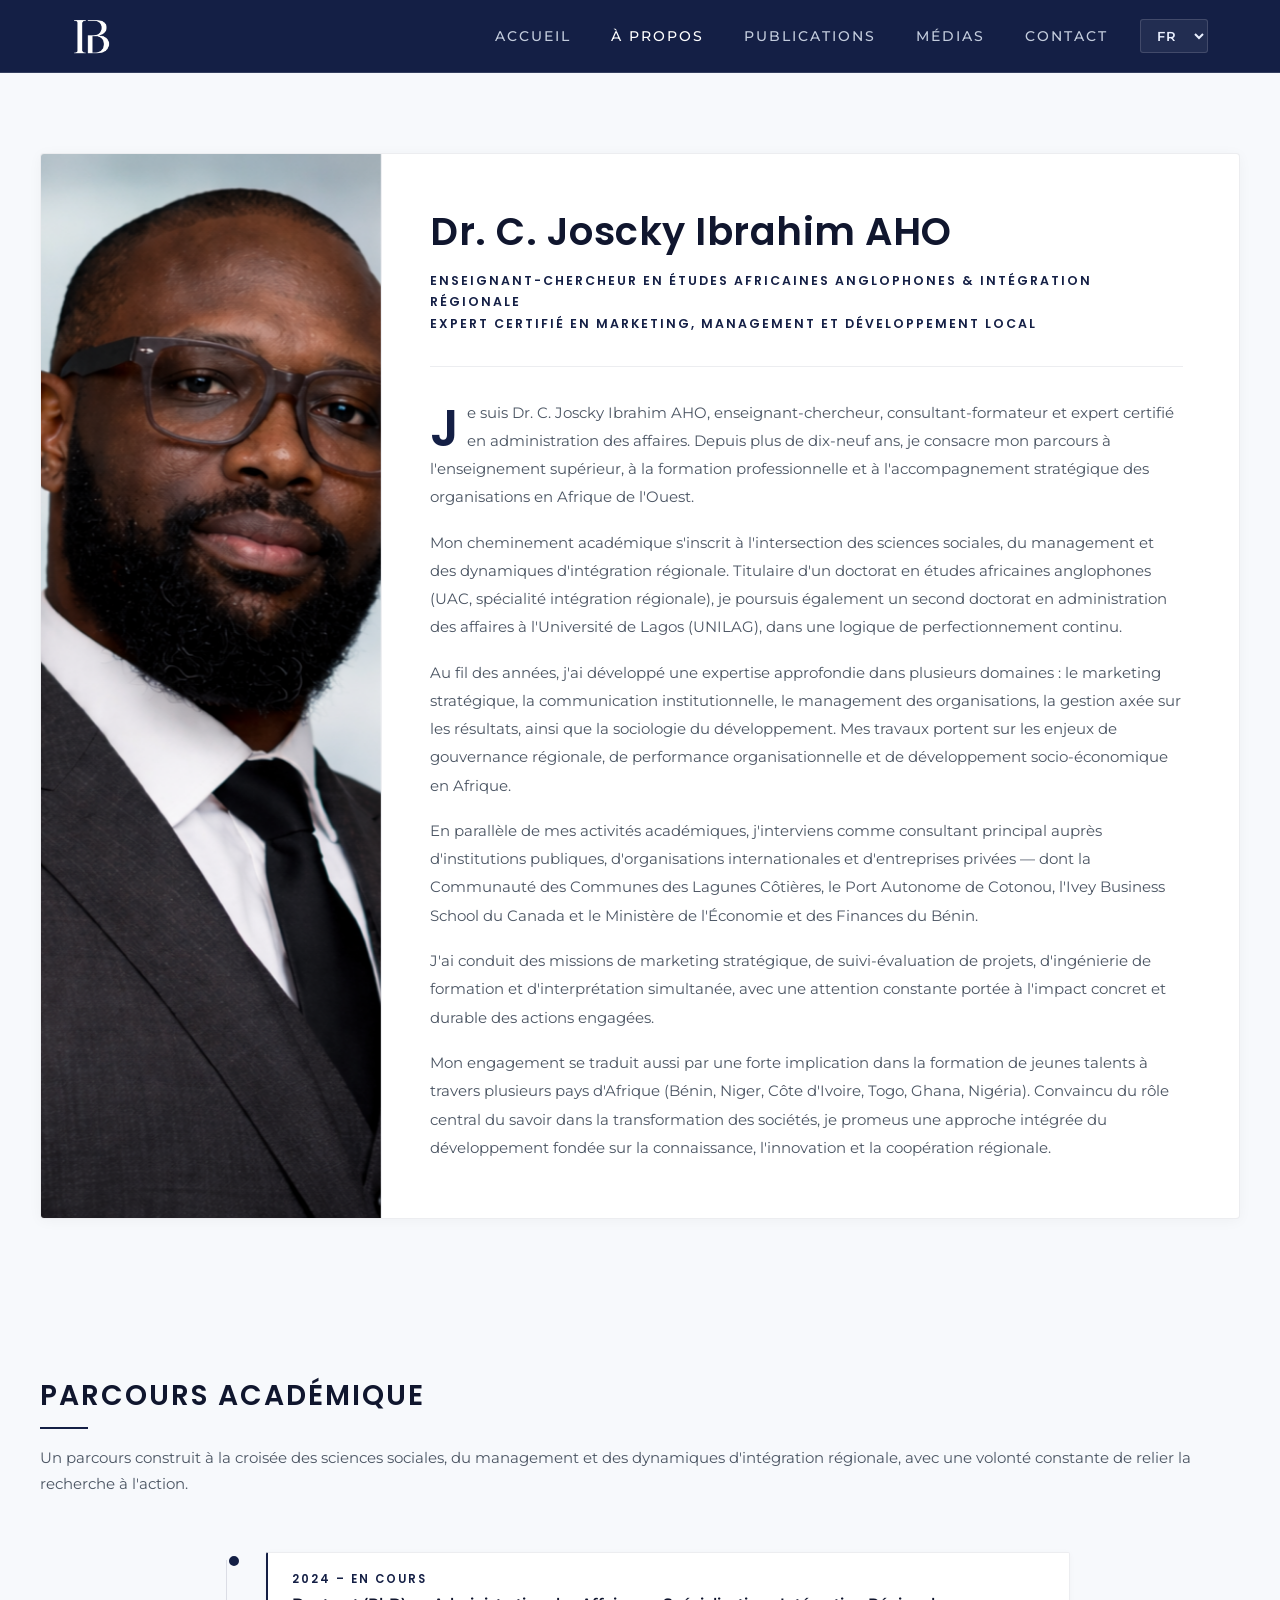
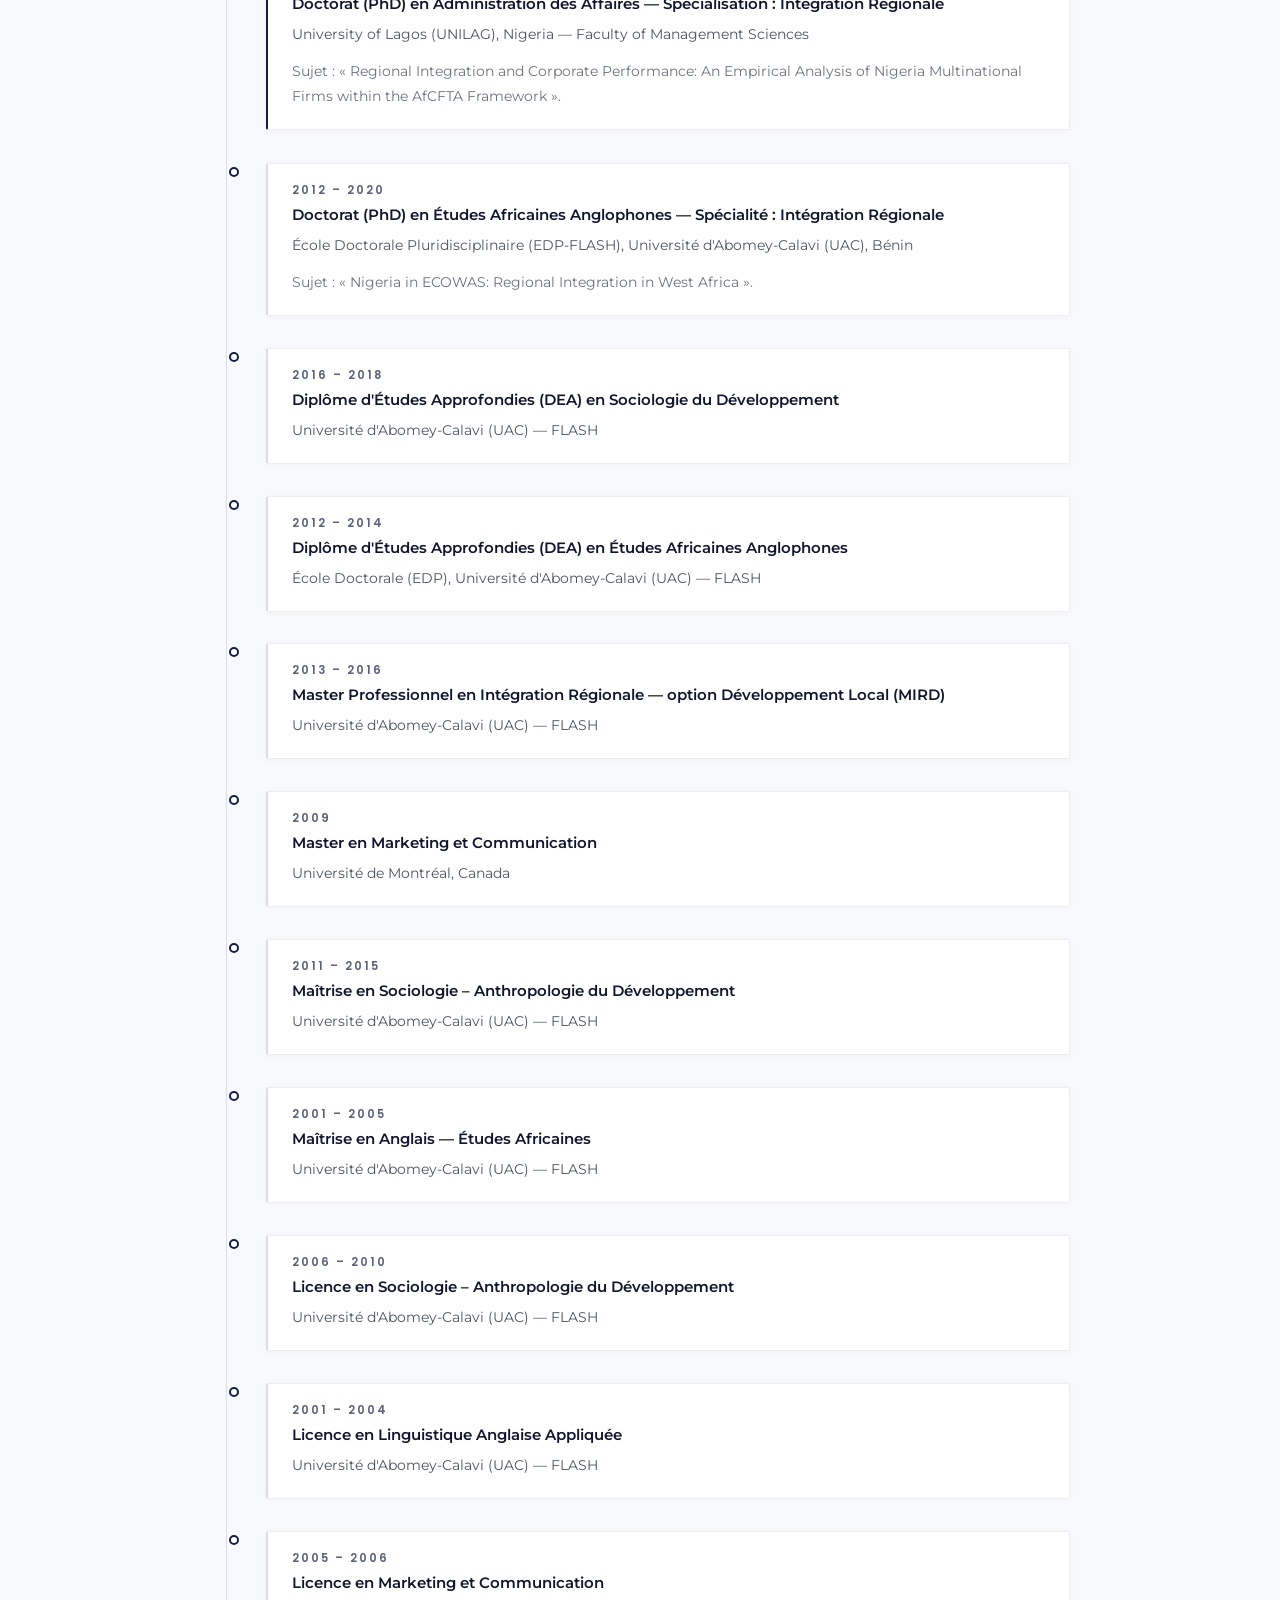
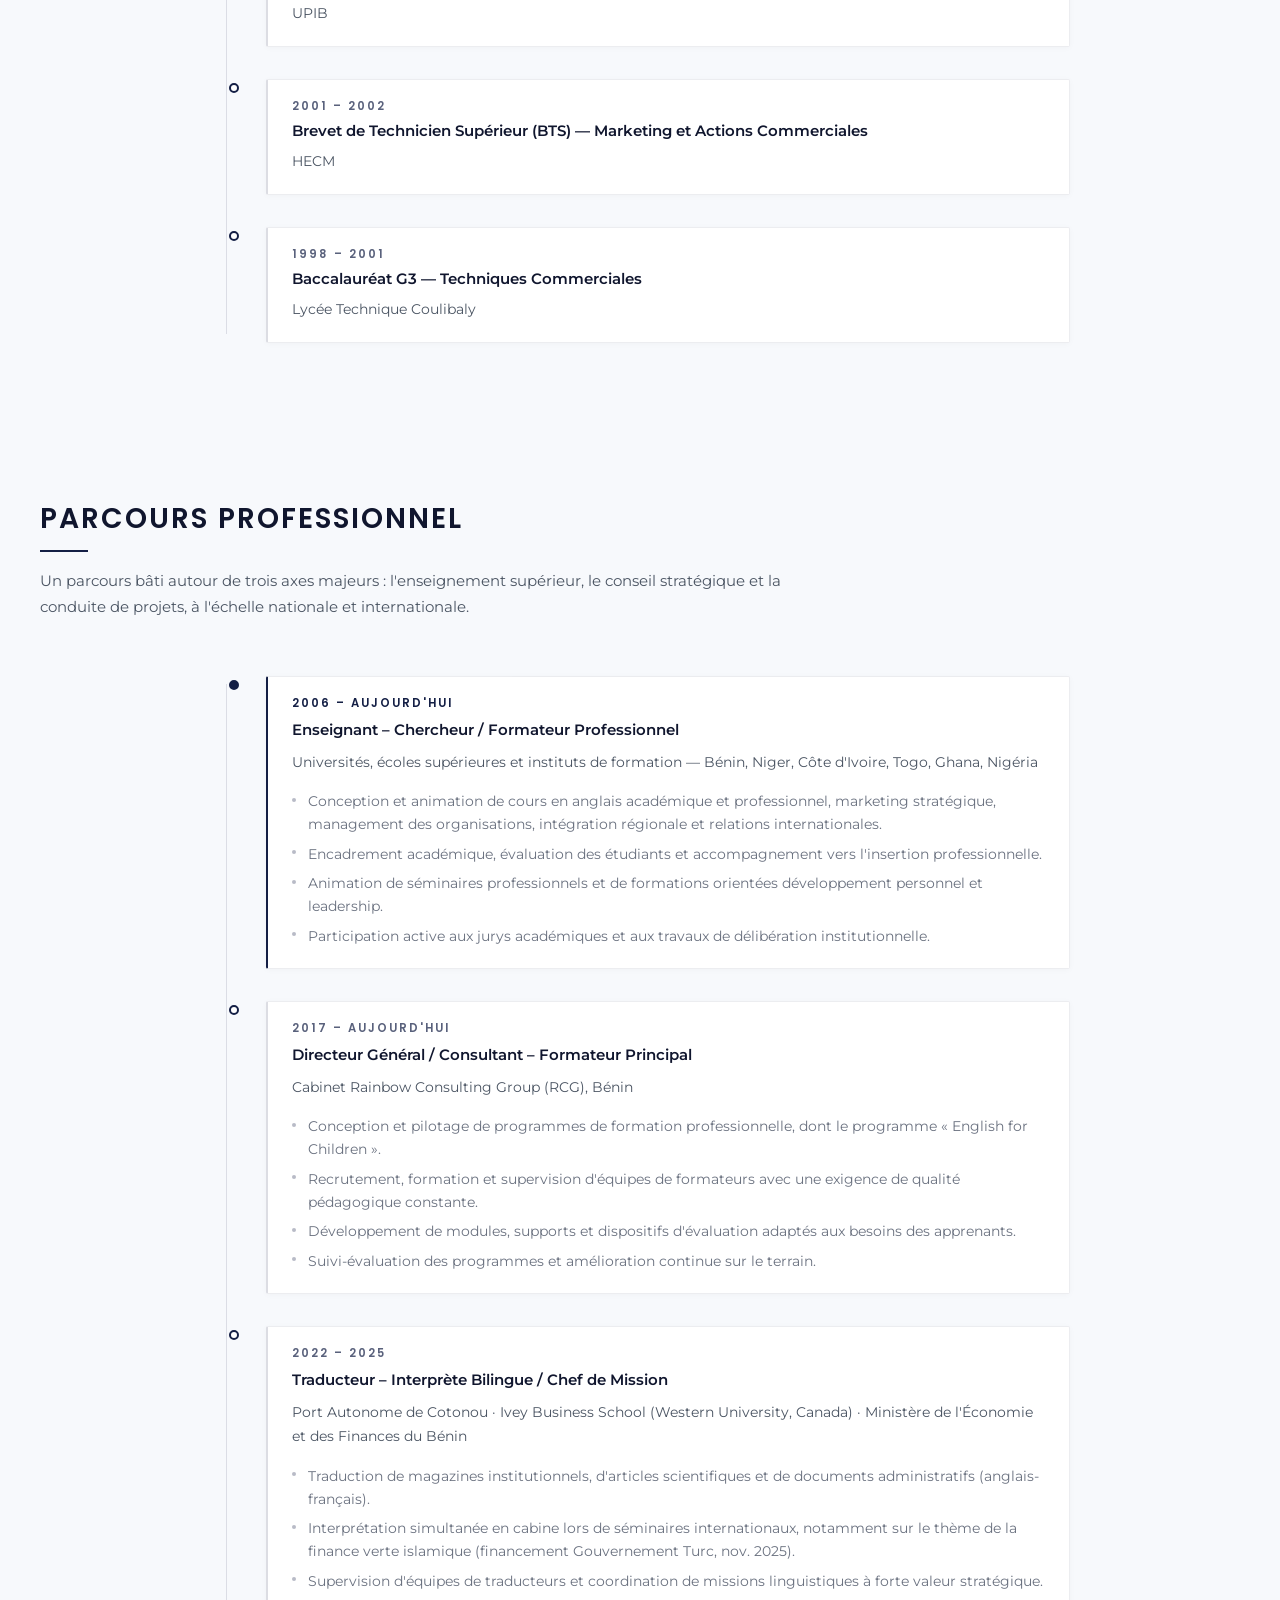
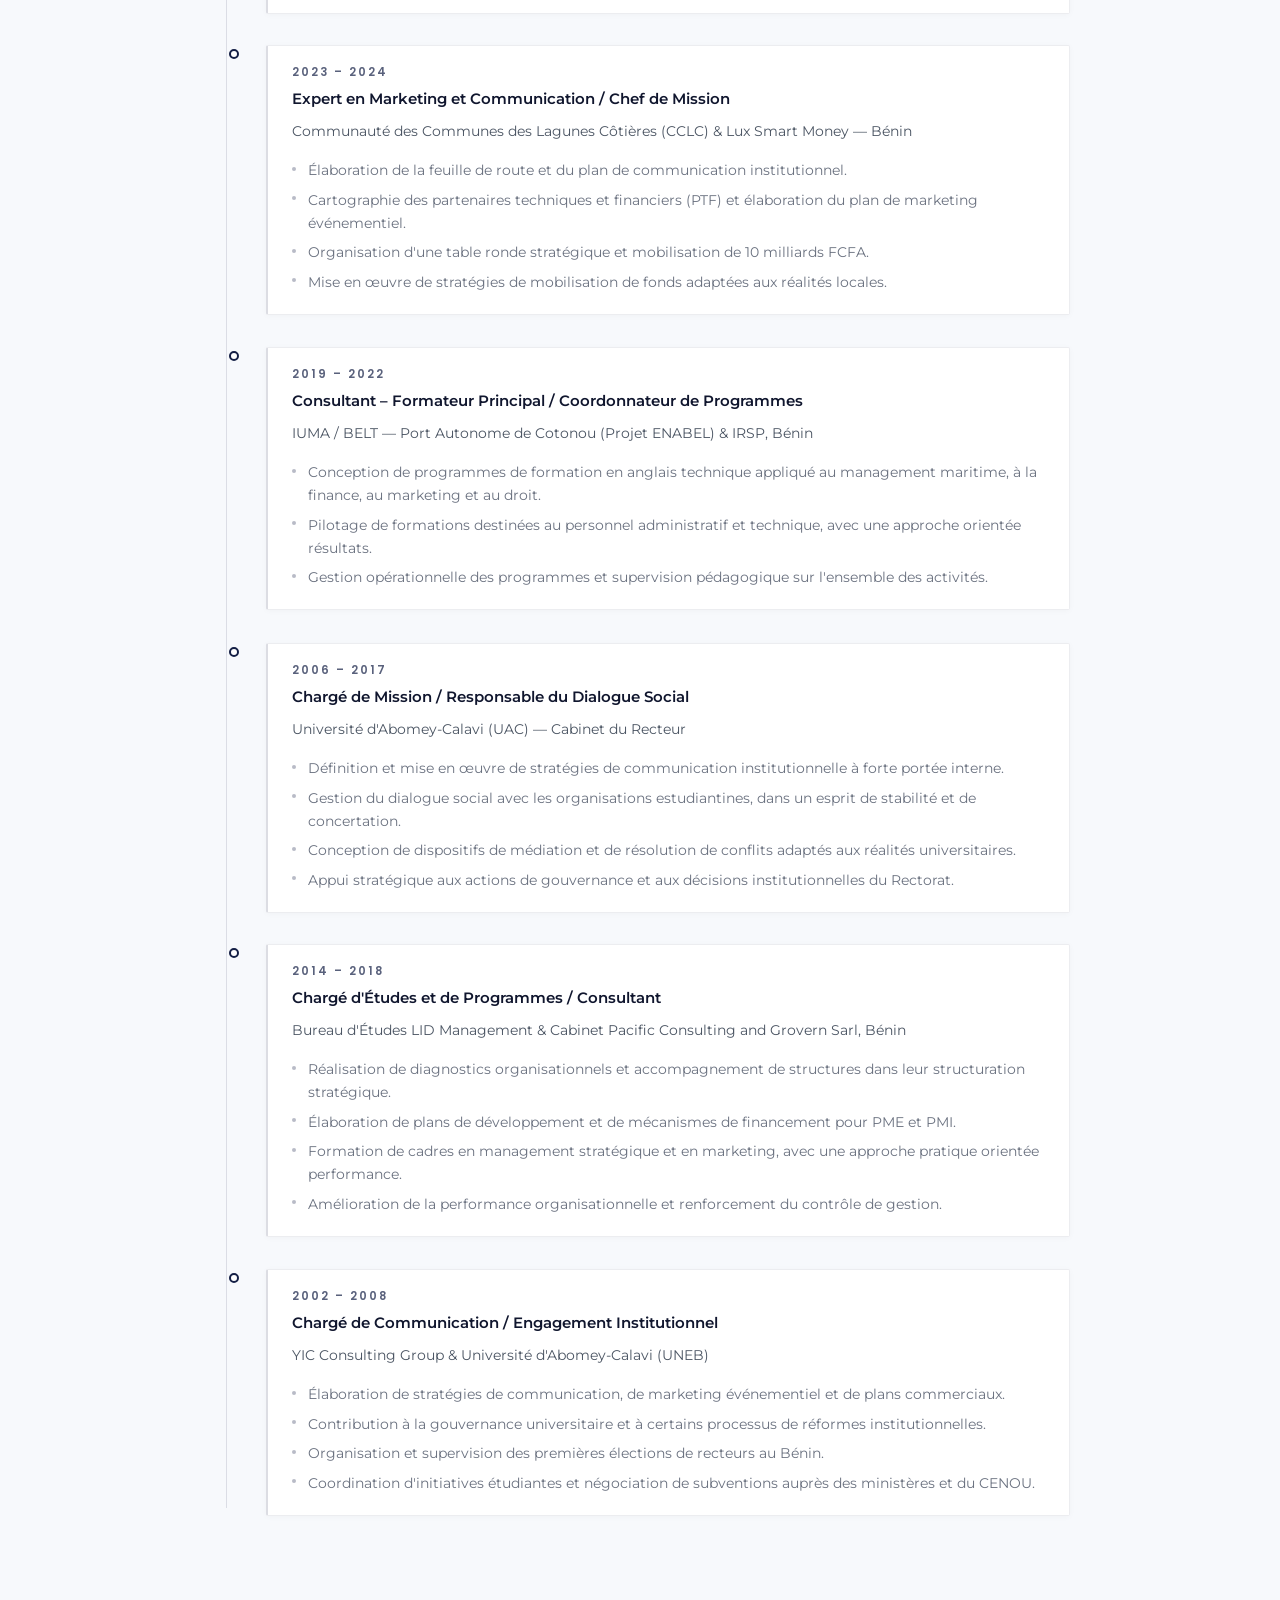
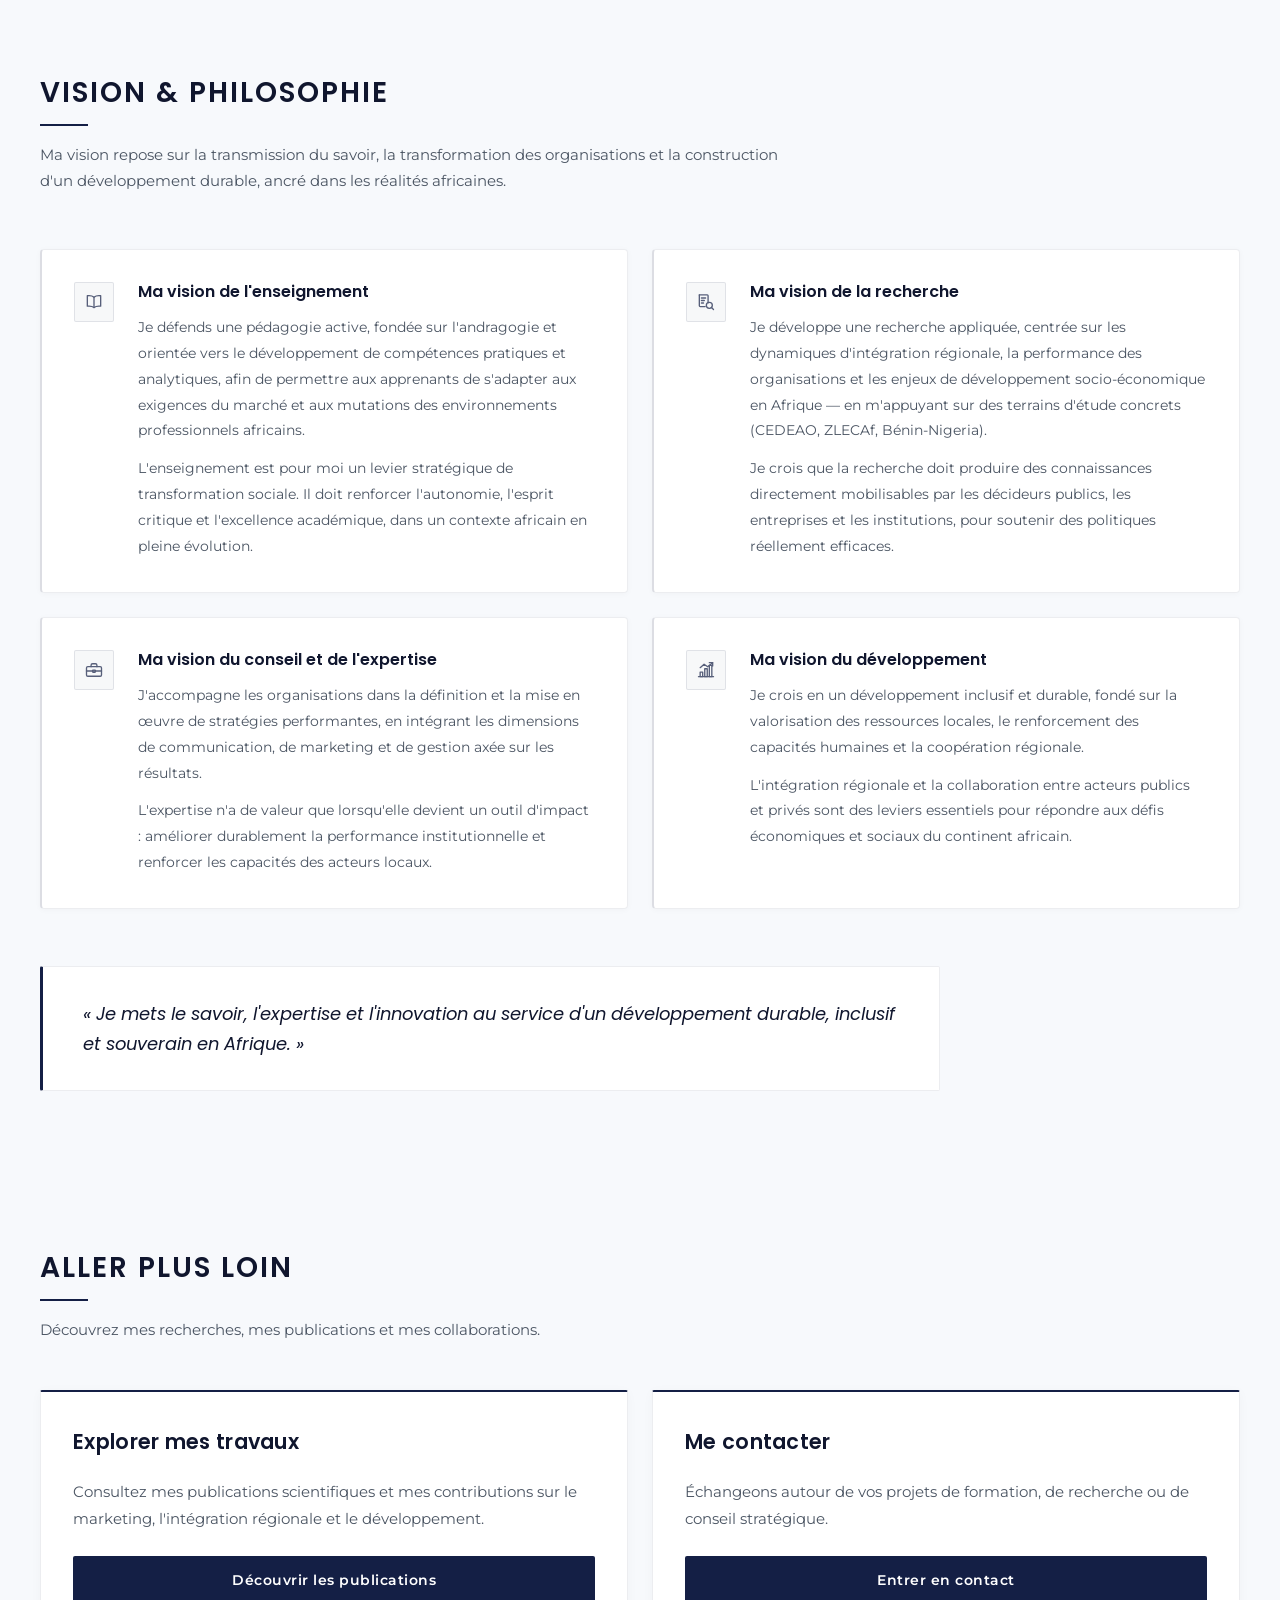
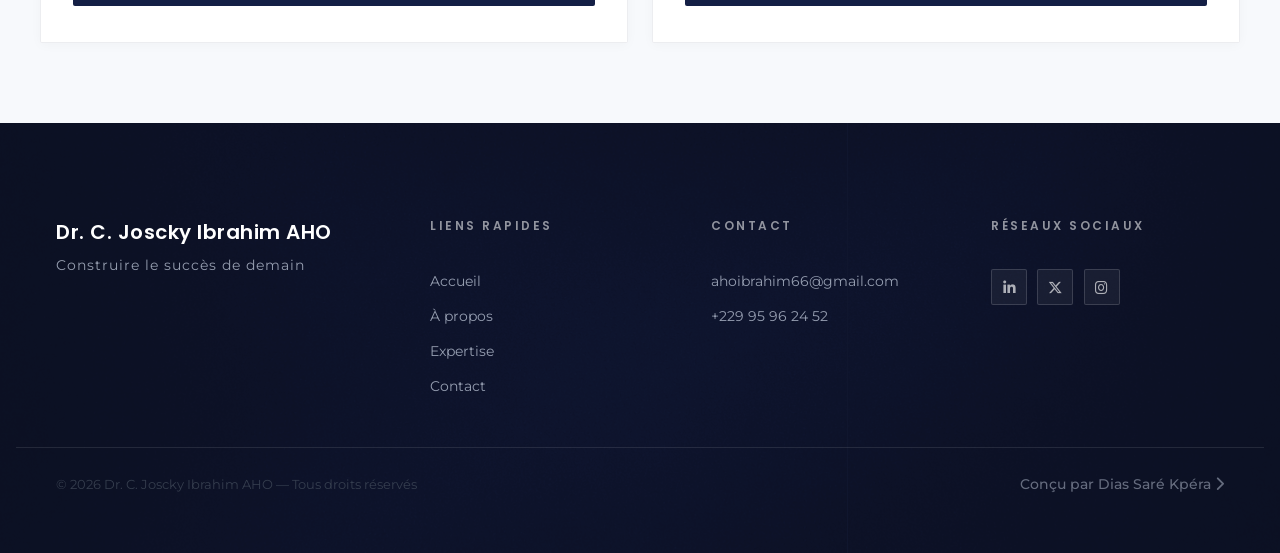
==== commit 0fb1b3f8: "pg" ====
--- a/pages/01-about.html
+++ b/pages/01-about.html
@@ -851,7 +851,7 @@
 
                 <p class="footer__credits">
                     <a href="https://dsk.ink" class="footer__link" target="_blank" rel="noopener">
-                        <span data-i18n="footer_credits">Conçu par Dias Sare Kpera</span> <i class="fa-solid fa-chevron-right"></i>
+                        <span data-i18n="footer_credits">Conçu par Dias Saré Kpéra</span> <i class="fa-solid fa-chevron-right"></i>
                     </a>
                 </p>
             </div>
